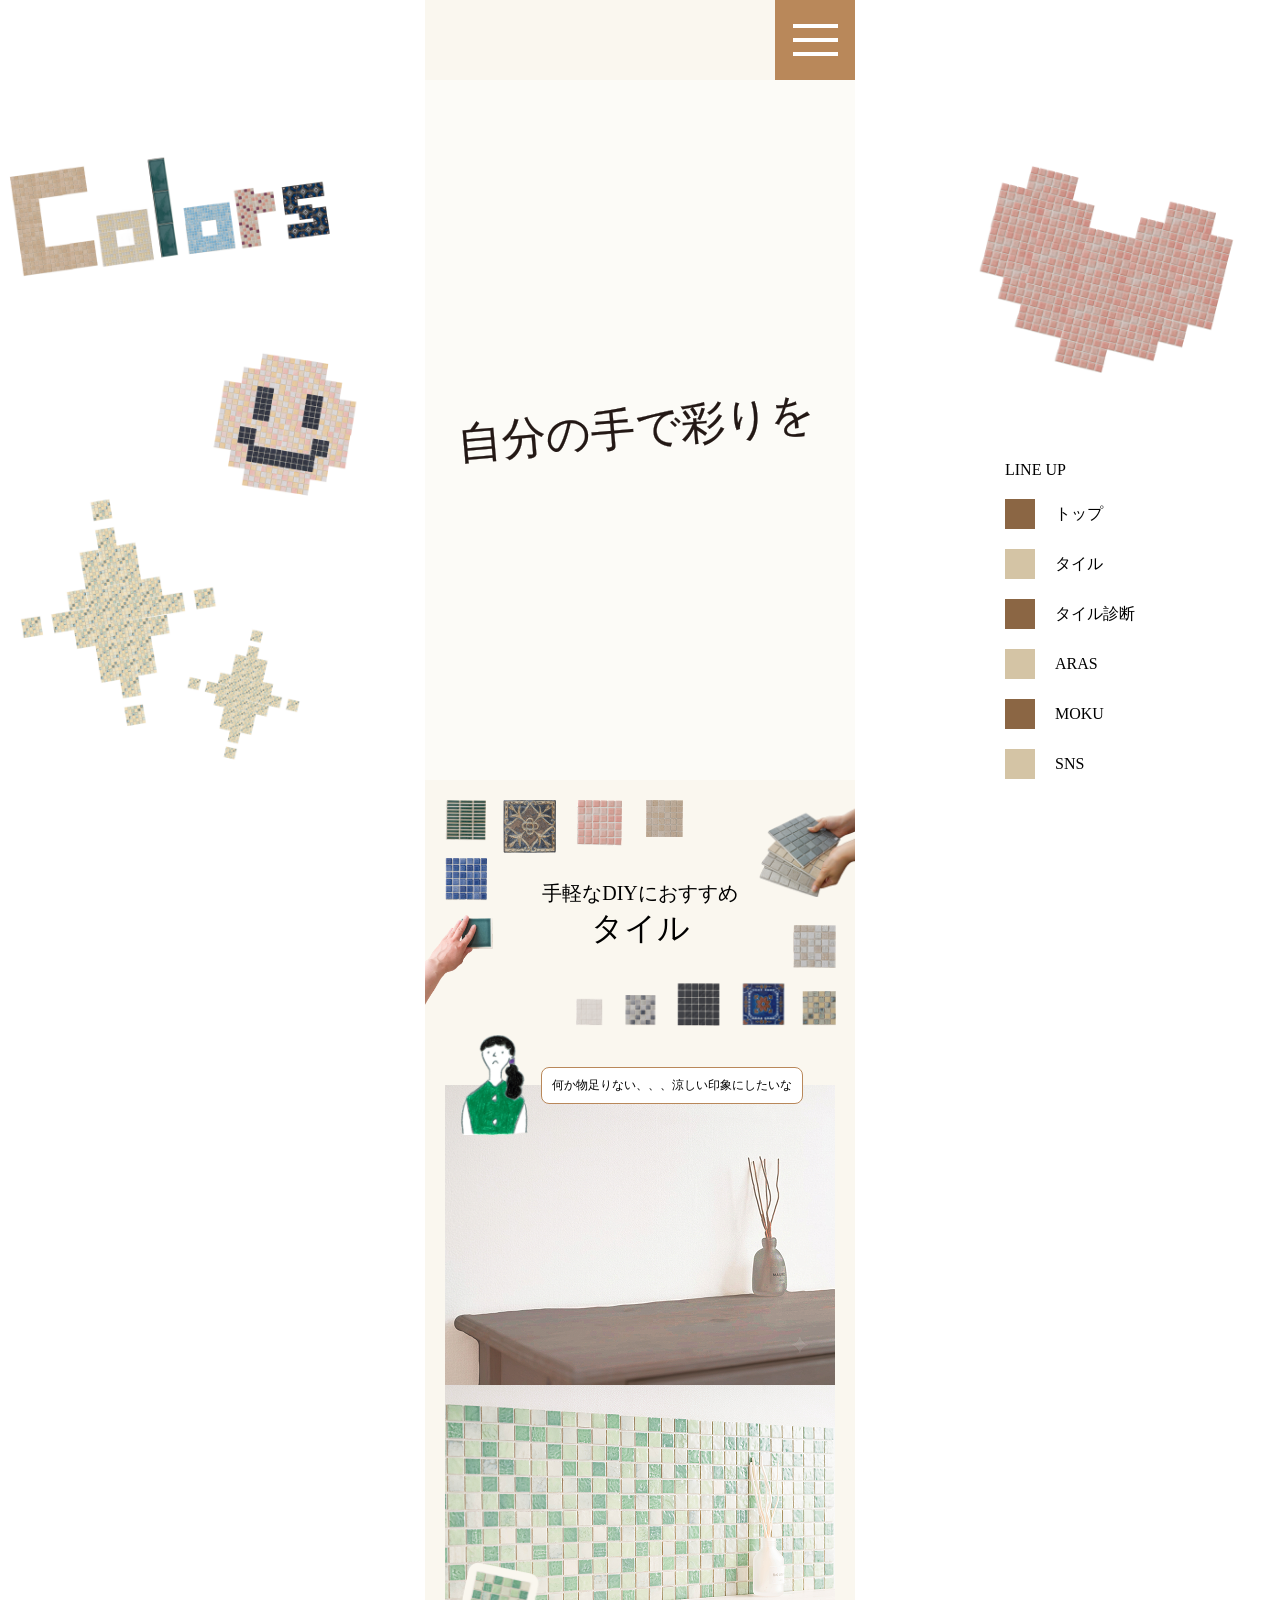
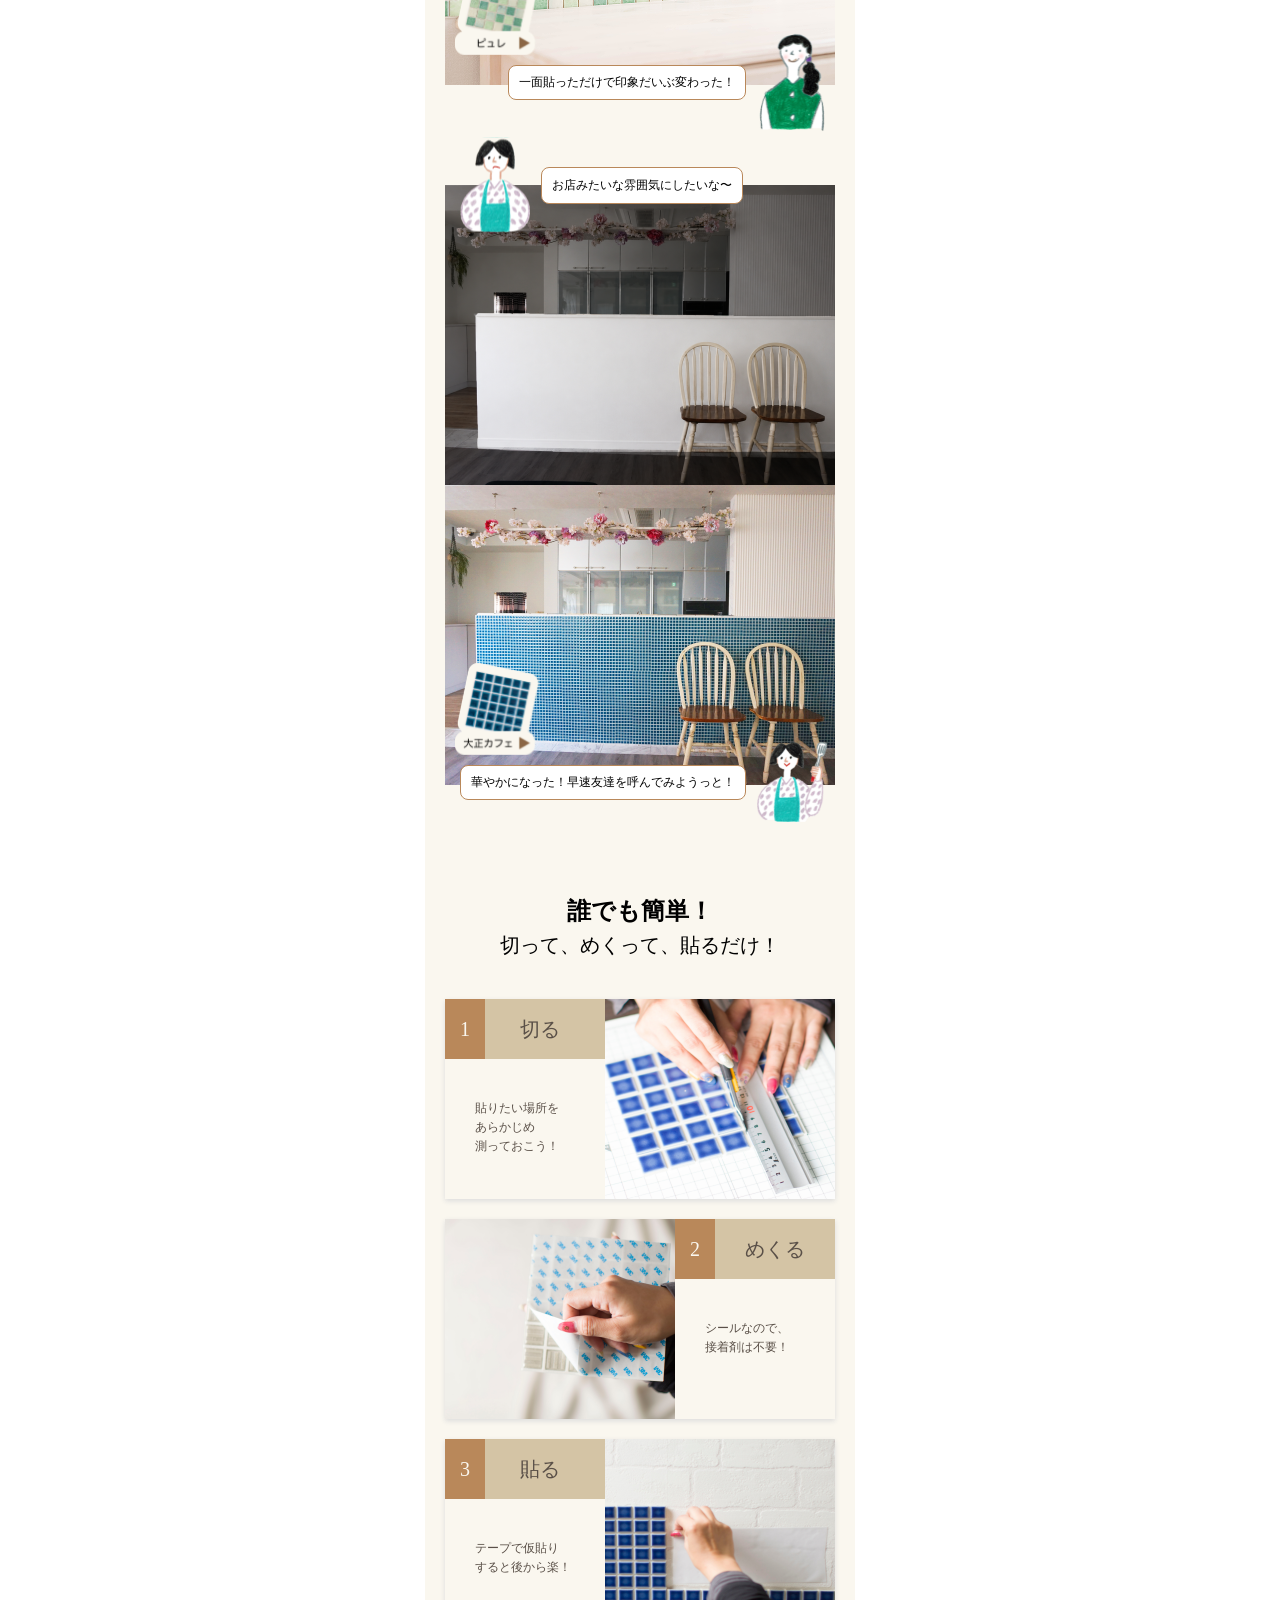
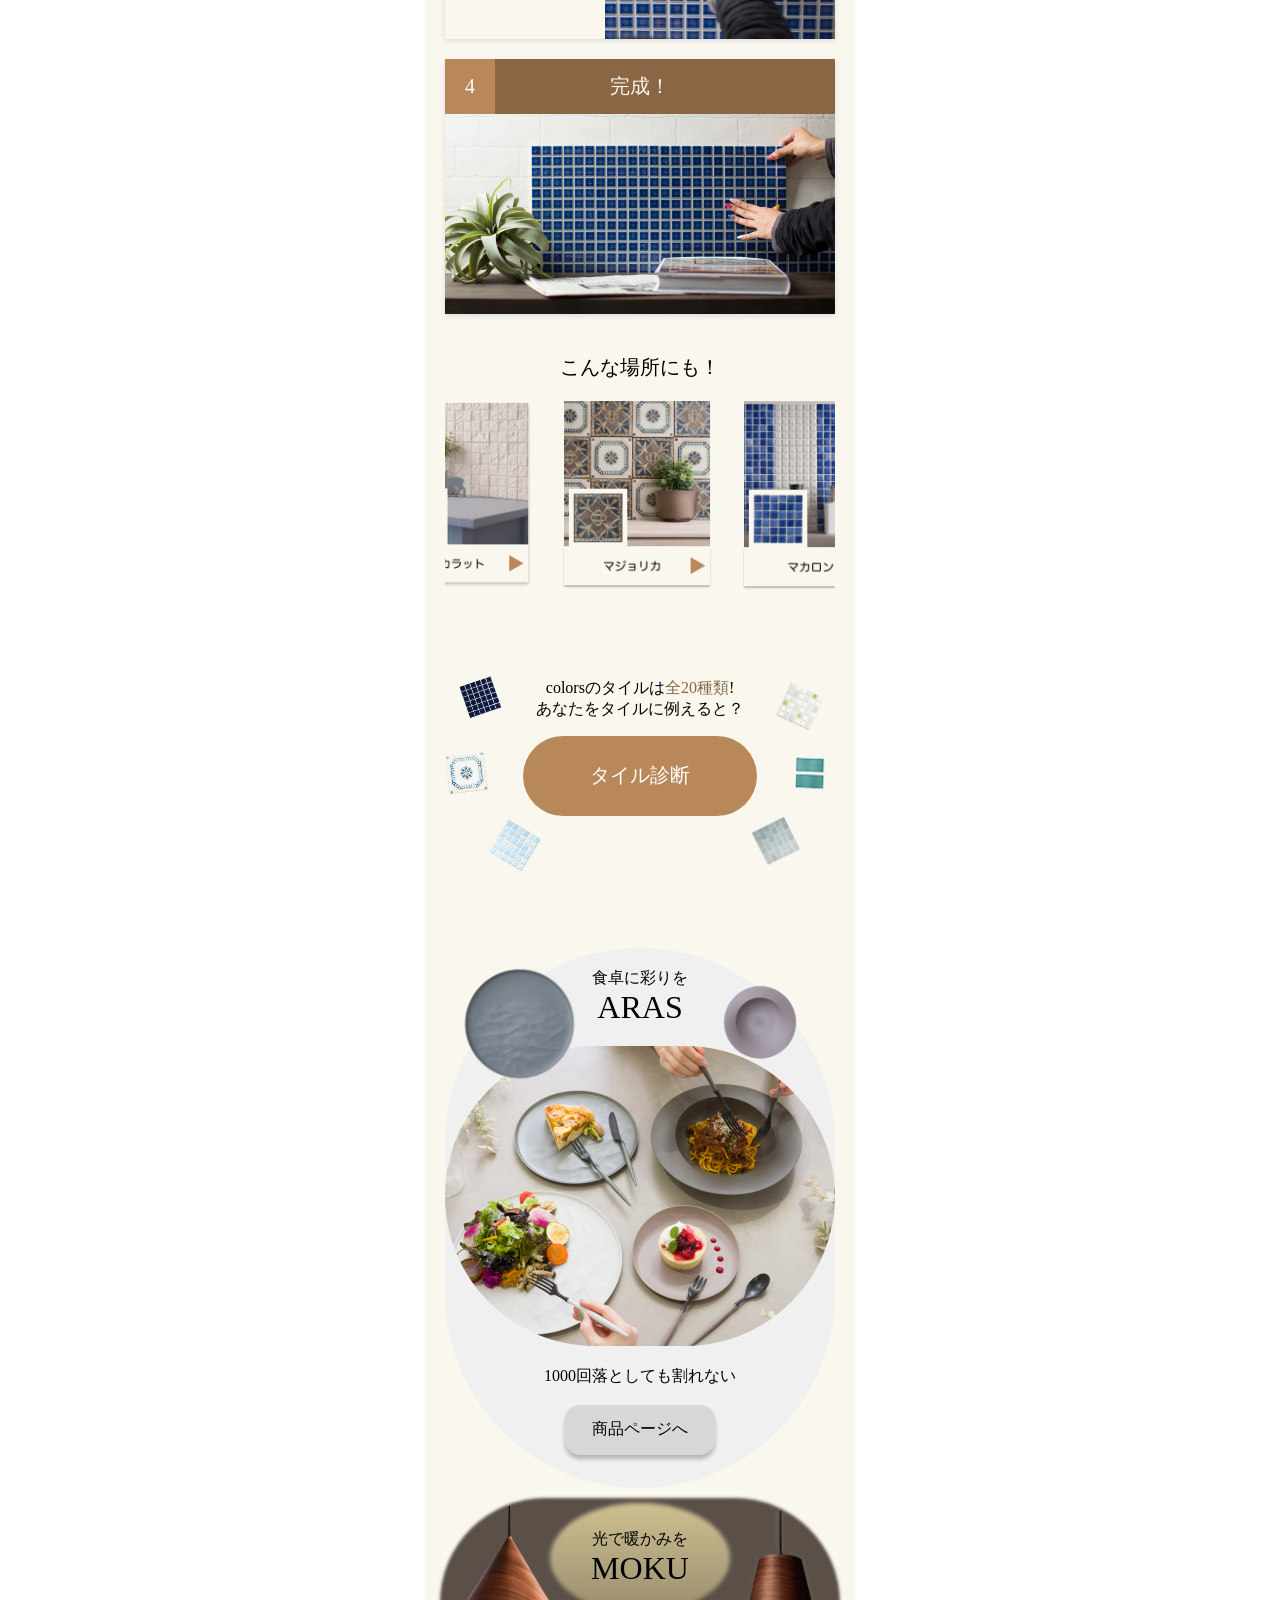
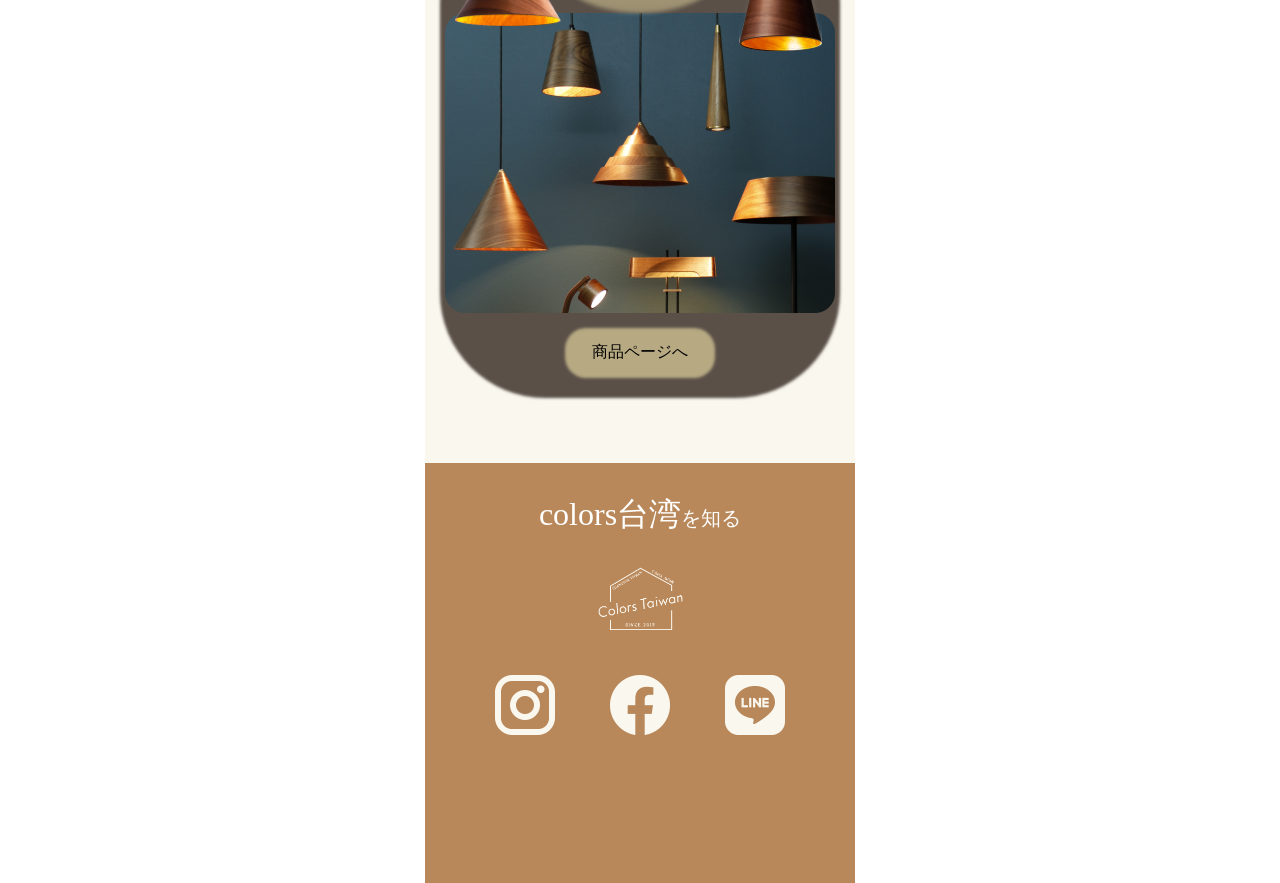
==== index.html @ 19e2ff0b "[完了]別言語への切り替え完了" ====
<!DOCTYPE html>
<html lang="ja">
<head>
    <meta charset="UTF-8">
    <meta name="viewport" content="width=device-width, initial-scale=1.0">
    <link rel="stylesheet" href="css/index.css">
    <link rel="stylesheet" href="css/ress.css">

    <link rel="preload" href="../img/main_01.png" as="image">
    <link rel="preload" href="../img/main_02.png" as="image">
    <link rel="preload" href="../img/main_03.png" as="image">
    <link rel="preload" href="../img/main_04.png" as="image">
    <link rel="preload" href="../img/main_05.png" as="image">

    <script defer src="js/index.js"></script>

    <title>友安製作所</title>
</head>
<body>

    <div class="pc-contain">

        <div class="contain">

            <header class="hamburgerMenu">
                <!-- ボタン -->
                <div id="menuBtn" class="hamburger-btn">
                    <span class="bar"></span>
                    <span class="bar"></span>
                    <span class="bar"></span>
                </div>

                <!-- ドロワー -->
                <nav class="drawer" id="drawer">
                    <ul class="drawer-nav-list">

                        <li class="drawer-nav-item language-item">
                            <div class="language-toggle">
                                言語設定 <img src="img/downArrow.svg" alt="" class="arrow">
                            </div>
                            <ul class="language-dropdown">
                                <li class="language-option" data-href="index.html">日本語</li>
                                <li class="language-option" data-href="index-tw.html">繁體中文</li>
                            </ul>
                        </li>
                        <li class="drawer-nav-item"><a href="#top">TOP</a></li>
                        <li class="drawer-nav-item"><a href="#tile">タイル</a></li>
                        <li class="drawer-nav-item"><a href="#tileTest">タイル診断</a></li>
                        <li class="drawer-nav-item"><a href="#picup">ピックアップ</a></li>
                        <li class="drawer-nav-item"><a href="#sns">SNS</a></li>
                    </ul>
                </nav>
            </header>

            <!-- メイン -->
            <main>
                <!-- メインビジュアル -->
                <div class="mainVisual" id="top">
                    <!-- 日本語ver -->
                    <svg id="svgMask" xmlns="http://www.w3.org/2000/svg" viewBox="0 0 395.77 54.11">
                        <mask id="txt-mask">
                            <path id="mainTxt" class="cls-1" d="M29.79,1.72c-2.18,1.32-15.09,7.05-17.46,7.78s2.24-1.58,2.31.4-.73,35.25-.73,37.7-5.68-28.19,2.57-30.24,16.77-5.22,17.69-2.31,2.44,28.85,2.44,32.08S3.34,29.7,15.95,27.13s17.03-3.3,18.75-3.04-25.94,13.4-19.54,12.68,17.36-2.51,19.67-2.77-24.23,13.2-19.81,13.07,16.83-1.19,20.2-2.44S72.4-.67,67.64,9.76s-9.48,15.81-11.4,19.11,15.03-25.84,19.12-22.67,16.17,11.49,18.81,13.73-36.15,1.19-31.42,8.38c1.65,2.51,18.95-8.58,21.59-5.15s-.43,17.53-3.46,22.02-5.58,3.27-6.84-.17.2-24.89-2.11-18.48-10.83,17.82-12.81,20.93S128.54,8.88,125.31,18.55s-7.99,15.49-10.19,15.79c-4.37.59-5.43-4.41-4.24-6.96s11.77-11.34,18.16-10,6.96,5.93,5.6,9.49-8.02,10.86-11.58,13.92S187.45,1.07,179.13,2.94s-8,.6-9.66,1.92-7.73,13.46-4.9,12.96,14.95-3.9,17.11-5.48-28.82,17.86-22.84,16.86,29.41-9.64,31.56-12.04-15.53-16.45-15.37-8.89,2.66,37.79,1.16,38.96-4.9-.91-5.81-3.41,33.14-29.07,38.54-28.08,18.36-.17,25-2.49-8.39,3.8-11.8,12.71c-3.68,9.63-.66,14.37,8.06,15.03s4.65-24.34,6.4-23.18,1.99,1.5,2.74,2.58-2.74-5.73-.08-5.32,3.74,1.41,4.9,2.16,31.81-14.79,25.25-13.29-12.88,2.24-15.45,4.15,1.74,3.24,1.74,5.32,2.24,6.31,2.49,7.39,1.74-11.21,2.91-9.64,1.91,4.24,1.91,5.9,6.65-11.3,7.64-8.31.58,6.15-.91,8.06-5.9,6.48-8.72,8.56-15.53,6.98-7.73,5.65,20.27-5.98,23.42-9.14-13.21-3.65-12.46,1.66,2.41,21.02,1.5,21.93-3.65,2.99-5.48,1.25-1.66-1.99-2.58-3.41-1.66-8.56-1.66-5.15.08,5.23-.58,7.64,17.11-13.12,18.36-10.96,3.57,8.47,4.4,10.88,12.04-49.26,9.39-41.12-4.4,9.55-3.24,10.22,4.98-.58,4.4,2.08-4.49,7.17-2.33,8.91,2.91-.19,2.74,4.87-1.99,12.63-3.41,17.03,25.1-44.14,27.33-40.54c2.8,4.53-.72,11.69-.72,18s-.61,8.66,1.39,10.32-3.32-5.98.33-12.79,9.22-9.47,11.71-7.97,4.4,10.63,2.49,18.03-4.97,14.83-8.87,16.25,33.72-36.89,40.02-36.02,18.86-2.24,20.6-3.07-15.2-9.8-12.96-4.32,2.49,7.73.33,12.04-8.03,8.25-9.94,11.25,6.72-8.08,11.87-6.34,3.05,7.87,3.47,12.77,16.54-16.43,11.31-14.52-14.51,8.99-16.95,11.21c-4.06,3.71-5.78,8.88.58,11.8,5.07,2.33,12.05-1.33,15.62-3.16"/>
                        </mask>
                        <image href="img/maskTxt.svg" width="100%" mask="url(#txt-mask)" />
                    </svg>

                    <!-- 台湾ver -->
                    <!-- <svg id="svgMask" xmlns="http://www.w3.org/2000/svg" viewBox="0 0 278 20.6">
                        <mask id="txt-mask">
                            <path id="mainTxt" class="st0" d="M2.7,3.6c.4,3.3.5,8.9-2,13S-.1,5.2,4.8,3.5s7.9-2.3,7.9-1.3-.2,14.9.4,16-2.5-.8-3.6-1.6-8-5.9-4.6-7.2,3.8-1.1,5.1-1.8S1,14.8,3.5,14.1s5.6-2.4,7.2-3.5S7.8,1,7.8,5.2s.5,11.8-.6,14.5S24.9-2.9,23.6,1.2s-2.7,5.1-3.5,6.6,2.3-4.5,2.5-1.3-.5,5.1-.6,6.5S28.4-2,27.9,1.2s-.8,3.2-1.8,4.2.6-1.2,4.4-2.1,2.4,1.2,1.7,2.7-6.5,4.8-6.1,1.5.5.7-.4,3,3.6-6.7,4-4.3.6,6.4-.2,6.4-1,0-1.3-.6,3.8-5,4.8-3.7,1.6,2.3,1.8,3-13.2.8-13.2,3.4-.1,4.6.4,4.9,3.3-5.4,4.2-3.7,4.3,4.7,5.8,3.3,1.3-2.5-.1-3.3-3.4.1-1.7,0,3.8-1.5,4.8-2,8.9-11.8,8.4-10.9-3.2,1.4-3.9,1.7,1.1-.6.8,3.2-.4,9.1-.4,10-1.3-10.4,1.6-10.8,3.2.2,3.3,2.8.9,7.4-.4,7.5c0,0-6.4-3.6-3.8-4.6s1.7-.8,3.7-1.1-5.5,5.7-3.9,5.5,2.3-.6,3-.8S49.8-2.8,48.7.7s-2.4,4.1-.4,3.7,6.4-2,6.3-1.3.5,13,.4,15.5-1.6,1.1-3.5-.8-5.4-8.9-3.3-7.8,2.9,1.6,3.2,2.2,6.2-6.2,8.6-6.7,3.7-.4,5.1-1.2-2.9-.6-2.6,2-.1,6.1-.2,6.9-5,1.9-2.9,1.6,5.5-2.2,6.5-3.1-.6-7.8,1.3-8.1,7.1-1.4,8.3-1.6-5-1.6-5.4,1.8-2.5,6-1.3,5.7,5.9-3.2,6-1.9-.5,10.9-1.7,11.6-3.2-.5-4.4-2.5S93.5,1.4,90.4,1.4s-3.6-.4-4.4.2-2.9,5.8-1.2,5.1,5.2-1.8,6.2-2-11.6,6.9-9.1,6.7,11.3-3.2,12.8-4.6-6.1-5.8-6.1-3.2,1.2,15.2.5,15.6-1.8-.4-2.4-1.8S102.4-1.1,103.1,3.3s.1,13.8.1,15.4-3.4-11.9-2.9-11.4.8,3.1,0,4.7,2.5-2.9,3.6-2.7,2.2.5,2.2.5c0,0-.6-5.2.9-5.3s6.6-1,6.2,1-1.6,4.3-2.2,4.8-7.1,2.3-5,1.9,8.5-3.1,9.6-4.1-6.5-9.7-6.4-6,.5,11.8-3.3,16,2-8.9,4.1-5.8,5.6,6.2,6.5,7.1S131.2-.4,128.4,1.4s-3.3,2-3.3,2c0,0,2.3-2.6,1.9,0s-.6,5.4-.5,5.9-1.9-4.6,1.6-5.4,2.2-.2,2.2,2.1-.4,3.7-.4,3.7c0,0-4.9-2.4-2.7-2.9l2.2-.5s-3.4,3.4-2.5,3.4,2.3-.4,2.7-.7-7.2-9.2-7.4-6.8-2.4,4-1.5,4.1,2.7-1.6,2.7-1.1-2.5,3.4-2.7,4.3,2.6-1.3,3.4-1.5-.9,2.9-1.7,4,11.3-13.1,10.5-10.7-1.8,3.3-.8,3.2,2.1-.9,2-.3-2.6,3.1-2,3.3,3.9-1.6,3.7-1.1-2.3,2.5-3.2,3.6-14.8,5.1-11.1,4.3,12.3-2,14.1-2.8-7.7-3.4-7.4-.2,1.7,6.8.2,7.3-3.2.2-5-2.1.3,2-.9,3.3,9.1-5.5,10.6-4.4,1.6,2.5,2.2,3.4,2.9-9.5,4.8-9.8,4.3-1.6,4.8-2-3-6.8-2.8-3.6.5,10.3.4,12.1-3.9,2.2-1.7,1.2,4-1.9,4.6-3.4-1.3-4,.9-5,8.8-4.4,8.8-3.2-1.1,4.3-1.8,5.1-2.1-11-2-8.5,0,9.8-.2,10.4-3.3-11.8-3.2-8.8-.2,12.4,1,13.3,5.2,2.3,7.2.3.8-3.3.4-4.3,3.3-10.7,5.1-10.4,3,.5,4.2.2-7.4,5.5-5,4.8,4.9-1.8,5.9-2.6-2.3-.4-3,2.3-2.1,9.2-3.6,10.5,1.9-10.1,4.3-8.2,2.1,2.4,1.3,5.1c-.5,2-1,4-2,4.8-.8.6,6.7-20,6-18.4s-1.8,3.3,1.1,2.6,4-1.2,4.7-1.8-10.1,10.2-7.9,9.4,8.6-4.4,8.8-3.5-1,4.3-1.8,4.8-1.9-9.3-1.9-6.5-.1,7.5-.5,8.6-3.8-10.2-3.2-6.9.2,9.6,1.5,10.7,3.3,2.5,6,.5,1-2.8.9-4.3,8.9-13.5,8.1-11.7-4.3,7.4-4.7,8.1,3.7-7.5,3.7-3.9-.7,8.5-.7,9.7,5.6-17.8,5.2-15.7-1.3,3.3,1.3,2.9,6-1,6.8-1.6-5.7-1-5.8,2.3-.4,15.3-.4,15.3c0,0-1.5-10.7,1.3-11.1s3.3-.5,4-.8-6.9,5.5-4.8,5.3,4-.3,4.6-.8,5.3-8.8,6.8-9.3,10.2-1.5,11.8-2.3-9.3-1.2-8.8.2.6,2.1.5,3,3.7-4,4.1-3.2.7,2,.4,2.6-6.8.9-6.5,2.4.4,2.8.8,3.3-2.1-2.5.5-3.2,8.3-2.2,8.6-1.6-1.1,2.9-1.9,3.6-5-3.4-4.7-1.9.4,2.2.4,2.2c0,0,2.6-4,2.6-2.7s-.3,2.2-.3,2.2c0,0-6.3,1.6-4.6,1.1s5.9-1.2,7.1-1.2-10.9,1.3-10.5,2.6,1,2.6.4,3.7-1.6-1.8,1.8-2.3,11-2.5,12.1-2-.8,1.6-1.8,2.4-4.7-2.6-5.7-.8-2.8,3.9-4.1,4.7,2.3-2.6,4.7-2.8,3.4-.5,2.8.8-4.8,5.7-5.7,6.1-1.6-4.6,0-4.1,2,.8,2.7,1.2,11.6-12.6,13.5-13,4.9-1.4,5.5-1.7-3.6-3.9-3.2-1.3,2,11.1.8,11.1-1.9-.6-1.9-.6c0,0,2.3-10,1.1-6.8s-1.9,4.3-3,5.4,3.6-6.4,4.6-4.6,1.4,3.2,2,4.2,1.9-10.3,2.1-8,.1,7.9.2,8.8-.6-8.5.8-8.7,2.6-.8,2.7,1.3.3,5.9.3,6.6-4.4-3.7-3.2-4.4,1.9-.8,2.6-.9-4,3.5-2.6,3.3,1.8-.5,2.6-.6-4.1,3.6-2.7,3.4,1.7-.3,3.3-.8-11.9,2.6-11.4,4.1.5,3.8.8,4.5,3.4-4.4,4.1-3.3,4.1,4.4,6.2,2.6.1-2.8-.7-3.3-2.8.6-1.8.4,3.9-1.4,4.8-2.2,11.2-9.9,8.3-9.3-3.4,1.1-4,1.3,1.1-1,1.1.8-.4,10.6-.4,11.7-1.4-10,2.9-10.4,2.2,7.1,2.3,10.4-6.6-4-4.2-5,3-.6,4.3-1.1-5.9,6.4-4.6,6,2.6-.4,3.6-.5,5.3-19,4.2-16.2-2,4.6,1.5,3.6,5-1.8,5-.3,0,14.8,0,15.6-2,.4-3.6-1.8-4.6-8.2-3-7.4,2.7,1.3,3.1,1.7,12.3-11.4,13.8-11.3,2.2.7,2.8.7-5.8.5-5.8,2.1.4,1.8-.4,3.2-1.9-1.6,2.3-2.8,8.4-1.8,8.5-1.3-1.7,1.6-2.3,2.3-9.5,3.5-7.3,3.6,6.8-1.1,8.3-1.9-4,.8-5.4,2.5-3,4.2-4.6,4.8,4.4-6.1,5.6-3.8,2.3,8.6.4,8.9-1.7-.6-1.8-1.5,1.6-7.6.6-6.1-2.7,4.4-4.3,5.3,6.8-5.1,5.6-3.2-3.2,4.4-4.5,5.4,8.7-10.2,7.9-8.8-1.6,2.5-1.9,3.2.1,1.2,2.2,2.9c2.4,2,3.3,2.3,4.6,2.6"/>
                        </mask>
                        <image href="img/maskTxt_tw2.svg" width="100%" mask="url(#txt-mask)" />
                    </svg> -->

                    <!-- 台湾改行ver -->
                    <!-- <svg id="svgMask" xmlns="http://www.w3.org/2000/svg" viewBox="0 0 178.1 55.5">
                        <mask id="txt-mask">
                            <path id="mainTxt" class="st0" d="M43.5.7c1.5,2.8,1,13.1-1.4,15.8s-2-11.5,3.9-13,7.9-2.8,8-1.7.2,16,.1,16.5-2.4-1.2-3.1-1.9-6.8-6-4.5-7,3.8-1.8,5.1-2-9.1,7.5-6.7,6.8,6-2.7,6.9-3.5-2.9-8.8-2.9-5.5-.3,12.8-.5,14.6S67.5-2.4,65.5,1.2s-4,6.3-4.7,7.1,3.1-6.1,3.1-2.5-.1,6-.4,6.9,6.6-15,6-11.4-1.2,3.7-2,4.1.9-1.8,4.2-2.3,4.4-1.2,1.7,2.7-2.5-1.6-2.3.1,1,6.3,0,6.4-1.3-.1-1.6-.4-1.8-6-1.8-4.4.3,1.9-.4,2.8,6.5-3.5,7.4-2,1.2,1.4,1.5,2.4-13.2,1.3-13.2,3.8-.2,4.2.4,4.9,3.4-5.7,4.2-3.8,4.3,5,6.2,3.1-.3-2.4-.8-2.7-3.7.9-1.9,0,3.9-1,5.5-2.3,11.2-11.1,8.4-10.2-3.7,1.3-4.4,1.4.7-.7.8,1-.1,10.8,0,11.9-1.5-11.3,3.4-10.9,2.2,9.9,1.7,10.5-7.1-3.8-4.5-4.6,2.9-.9,4-.9-5.4,5.6-3.8,5.5,2.7-.3,3.4-.9,5.6-18.4,4.5-15.6-2.9,4.9.7,3.7,5.7-2.5,5.7-.1.2,14.2,0,15.1-2.2.3-3.4-1.5-5.5-8.4-3.2-7.5,2.5,1.2,3.1,1.6,5.8-6.4,8.4-6.7,3.2-.7,5.1-1.1-2.7-1.1-2.3,2.2-.4,6.2-.6,7.1-4.2,1.8-2.3.9,5.4-1.8,6.4-3-.7-7.8,1.2-8.1,6.4-.8,7.7-1.4-5-.6-5.1,1.8-2,6.2-.8,5.7,5.6-3.2,5.7-2.1-.3,11.7-2.2,11.6-4-1.8-4.3-2.5,24-15.1,22-15.2-2.9,0-3.8.2-5.6,6.4-2.2,5.4,5.8-1.7,6.8-2.2-12.1,8-9.3,7,12.7-3.9,13-4.8-6.4-7.3-6.3-3.2,1,15.6.1,15.6-1.9-1-2.3-1.8-2.4-.5-8.1.4c-4.2.7-12.3,1.2-18.6,1.9-6.1.6-26.8.4-40.2,1-14.3.6-35.3-1.8-42.9-1.3C-1.5,20.6,2.8,30.6,3.1,38.2c.4,9.3,0,13,0,15.1S-.6,41.1.4,42.1s.9,4.5,0,5.4,2.5-3.3,3.9-3.2,1.3.3,1.8.6-1.1-5.3,1.1-5.4,6.1-.8,6,1.2-1.5,3.8-2,4.4-7.2,2.4-5.1,2.2,9-3.3,9.8-4.3-7.2-9.7-6.7-6.5.4,12.8-3.3,16.9,2.3-8.5,3.9-6.2,5.1,5.7,6.9,7.1,13.2-19.6,11.4-18.2-2.3,1.9-2.9,2.1,1.1-1.5,1.1.2,0,5.1.2,6.1-1.1-5.1,2-5.7,1.6,2.9,1.6,5.9-4.8-2.4-2.8-2.9,1.8-.2,2.4-.3-4.1,3.5-2.7,3.3,2-.4,2.6-.6-6.6-9.1-7.1-7.2-1.5,3.5-1.9,4,1.6-.4,2.6-.6-1.4,3.1-2.3,4.3,2.3-1.2,3.7-1.7-.9,2.9-2,4,10.5-12.1,10.4-10.4-1.8,2.8-.8,2.8,2.8-.7,1.7.7-3.1,3.3.2,1.7,1,1.3-.5,2.6-17.1,5.1-11.4,4.8,11.9-2.3,13.9-2.8-8-2.1-7.9.4,1.6,7,.2,7.5-4.9-2-5.3-2.8.8,1-.6,3.7,9.3-6.4,10.6-4.6,1.9,2.7,2.2,3.4,2.9-9.3,5-10,3.8-1.1,4.8-2.1-2.9-6.6-2.8-3.3.4,10.7,0,12.1-3,1.9-2.2,1.3,4.7-2,5.4-3.6-1.4-3.6.6-5.1,8.7-4,8.8-3.3-1.1,4.6-1.7,5.2-2.2-10.9-2.1-8.5.3,9.5-.1,10.3-2.9-12.5-2.9-8.9-.5,11.4.8,13,2.8,1.8,5.5,1.5,2.3-3.7,2-5.1,2.9-10,5-10,2.8.1,3.5.1-6.6,5.1-4.3,4.6,5.1-1.7,5.9-2.6-2.7,0-3,2.4-2.3,9.1-3.3,10.2,2.7-9.9,4.2-8.2,1.5,2.1,1.4,3.3-.4,4.8-2.3,6.5,6.8-19.7,5.8-18-1.9,3.5,1.5,2.6c3.4-.9,4.1-.9,4.7-1.7s-11.1,10-8.3,9.1c2.8-.9,9.1-4.1,9.1-3.3s-1.1,4.3-2,4.8-2-9-2-6.5-.3,7.8-.4,8.4-2.9-9.2-2.9-6.2-.4,8.5,1.4,10,5.2.9,6-.3.7-2.6.6-3.5,8.8-13.4,8.4-11.8-4.2,7.2-4.9,8.1,3-6.2,3.2-3.3-.2,8.2-.3,9.3,5.3-17.9,5.1-15.4-.9,3.2,2,2.8c2.8-.4,5.3-1.3,6.2-1.8s-6-1.1-6,2.8-.1,13.4-.2,14.7-.6-10.6,1.2-10.7,2.7-.4,3.9-.6-6.6,5.2-4,4.9,3.1-.5,4.2-1,4.5-8.7,6.8-9.2,9.8-1.6,11.5-2.4-9.2-1.7-8.8,0,.7,3.3.7,3.6,3.5-4.4,4-3.7.6,2.5.2,3-6.4.9-6.3,2.1.9,3.5,1,3.7-2.3-2.7,0-3.2,8.3-2.3,8.9-1.7-1.8,3.2-2.1,3.5-4.9-3.4-4.6-1.9.5,2.1.5,2.1c0,0,2.6-3.8,2.6-2.6s0,1.8-.2,2.2-6.3,1.6-4.6,1.1,6-1.3,6.8-1.3-9.9,1.2-9.9,2.9.2,2.7-.3,3.5-2.1-1.5,1.3-2.5,12.5-2.9,12.5-2.1-1,2.3-1.5,2.6-4.5-2.8-5.5-1.1-3.4,4.5-4.3,4.8,2.4-2.4,4.9-2.6,3.4-.4,2.2,1.4-4.4,4.8-5.7,5.5-1.2-4.1.5-4,2.1.8,2.8,1.1,11.3-12.7,13.6-13.3,4.4-1,5.1-1.4-3.2-3.6-3-1.5,1.3,11.3.6,11.4-1.6-.3-1.9-.6,2.4-9.9,1.3-7.2-2,4.4-3.1,5.2,3.7-5.9,4.4-4.4,1.6,2.9,1.9,3.9,2.4-9.4,2.6-7.3-.2,7.2,0,8.3-1.4-7.7.7-8.1,2.6-.8,2.7,1.1.5,5.6.5,6.6-4.4-3.4-2.9-4.3,1.9-1,2.3-1-3.6,3.5-2.7,3.4,2-.6,2.5-.9-4,3.8-2.9,3.7,1.9-.2,3.5-1.4-10.8,1.9-10.8,4.6.1,3.7.5,4.7,3.8-5,4.1-3.7,4.6,4.6,6.4,2.5-.6-2.8-1.6-3.2-2.4.9-1.1.4,4.1-2.2,4.7-2.6,11.4-10,8.7-9.3-4,1.5-4.8,1.5,1-1.1,1.1,1.2,0,9.8,0,11.8-1.7-10.8,2.7-11,2.4,8.5,2.4,10.7-6.6-3.7-4.6-4.6,3-1.2,4-1.2-5.1,5.9-4,5.7,3.2-.4,3.9-.6,4-18.1,3.9-16.3-2.6,4.3-.2,4,6.8-1.7,6.8-.9.1,14.9,0,15.9-2.1.3-3.3-1.7-5.2-8.3-3.2-7.5,2.6,1.7,3.1,1.9,11.5-12.5,14.1-11.6,2.6.6,2.9.7-6.8,0-6.3,2.1.4,3.1,0,3.8-.8-2.7,2.5-3.4c3.3-.7,8-2,7.9-1.2s-1.7,2.4-2.2,2.8-10.1,3-7.1,3,6.7-1.1,7.9-1.7-4.8,1-5.5,2.4-2.8,3.5-4.1,4.7,3.5-4.5,4.8-3.4,3.5,5.9,1.6,8.5-1.9-.2-2.3-1.1,1.4-7.6.5-5.9-3.3,4.6-4.4,5.1,6.9-4.7,5.8-2.9-4,4.7-5,5.4,8.4-11.2,7.6-8.9-2.6,2.3-1.5,3.4,4.3,4,7.2,5.1l5.5,2.8"/>
                        </mask>
                        <image href="img/maskTxt_tw.svg" width="100%" height="100%" mask="url(#txt-mask)" />
                    </svg> -->

                </div>

                <!-- タイル見出し -->
                <div class="tileBox" id="tile">
                    <img src="img/lefttile.png" alt="" class="lti">
                    <div class="Texts">
                        <p class="subTitle">手軽なDIYにおすすめ</p>
                        <p class="Title">タイル</p>
                    </div>
                    <img src="img/righttile.png" alt="" class="rti">
                </div>

                <!-- コンテンツ -->
                <div class="content">

                    <!-- before,after -->
                    <!-- before,after -->
                    <div class="BeforeAfter">
                        <div class="scrollIn">
                            <div class="comment_before">
                                <img src="image/ms_green_before.svg" alt="">
                                <p>何か物足りない、、、涼しい印象にしたいな</p>
                            </div>
                            <img src="image/1_before.png" alt="">
                        </div>
                        <div class="scrollIn">
                            <img src="image/1_after.png" alt="">
                            <div class="comment_after">
                                <img src="image/ms_green_after.svg" alt="">
                                <p>一面貼っただけで印象だいぶ変わった！</p>
                            </div>
                        </div>
                        <div class="linkWrap"><a href="https://colorstw.com/tile/puree" target="_blank" rel="noopener noreferrer"><img src="img/link1.png" alt="ピュレ" class="link"></a></div>
                    </div>
                    <div class="BeforeAfter">
                        <div class="scrollIn">
                            <img src="image/2_before.png" alt="">
                            <div  class="comment_before">
                                <img src="image/ms_cook_befor.svg" alt="">
                                <p>お店みたいな雰囲気にしたいな〜</p>
                            </div>
                        </div>
                        <div class="scrollIn">
                            <img src="image/2_after.png" alt="">
                            <div class="comment_after">
                                <img src="image/ms_cook_after.svg" alt="">
                                <p>華やかになった！早速友達を呼んでみようっと！</p>
                            </div>
                        </div>
                        <div class="linkWrap"><a href="https://colorstw.com/tile/taisyoucafe" target="_blank" rel="noopener noreferrer"><img src="img/link2.png" alt="大正カフェ" class="link"></a></div>
                    </div>

                    <!-- フロー -->
                    <div class="flowWrap">
                            <div class="phrase">
                                <h2>誰でも簡単！</h2>
                                <h3>切って、めくって、貼るだけ！</h3>
                            </div>
                        <div class="flow-box scrollIn">
                            <div class="text-content">
                                <h4 class="flowTitle"><span>1</span>切る</h4>
                                <p>貼りたい場所を<br>あらかじめ<br>測っておこう！</p>
                            </div>
                            <img src="img/flow01.png" alt="タイルを切る">
                        </div>
                        <div class="flow-box scrollIn">
                            <img src="img/flow02.png" alt="タイルをめくる">
                            <div class="text-content">
                                <h4 class="flowTitle flowSecondTitle"><span>2</span>めくる</h4>
                                <p>シールなので、<br>接着剤は不要！</p>
                            </div>
                        </div>
                        <div class="flow-box scrollIn">
                            <div class="text-content">
                                <h4 class="flowTitle"><span>3</span>貼る</h4>
                                <p>テープで仮貼り<br>すると後から楽！</p>
                            </div>
                            <img src="img/flow03.png" alt="タイルを貼る">
                        </div>
                        <div class="flow-box flowLast scrollIn">
                            <div class="text-content">
                                <h4 class="flowTitle"><span>4</span>完成！</h4>
                            </div>
                            <img src="img/flow04.png" alt="タイルを貼り終えた画像">
                        </div>
                    </div>

                    <!-- ピックアップ -->
                    <p class="ScrollTitle" id="picup">こんな場所にも！</p>
                    <div class="scrollTile" id="autoScrollTile">
                        <a href="https://colorstw.com/tile/harukaratto" target="_blank" rel="noopener noreferrer"><img src="img/ScrollHaru.png" alt="ハルカラット"></a>
                        <a href="https://colorstw.com/tile/majolica" target="_blank" rel="noopener noreferrer"><img src="img/ScrollMajo.png" alt="マジョリカ"></a>
                        <a href="https://colorstw.com/tile/macaron" target="_blank" rel="noopener noreferrer"><img src="img/ScrollMaca.png" alt="マカロン"></a>
                        <a href="https://colorstw.com/tile/torte" target="_blank" rel="noopener noreferrer"><img src="img/ScrollToru.png" alt="トルテ"></a>
                        <a href="https://colorstw.com/tile/bergenwaffles" target="_blank" rel="noopener noreferrer"><img src="img/ScrollBell.png" alt="ベルゲンワッフル"></a>
                        <a href="https://colorstw.com/tile/taisyoucafe" target="_blank" rel="noopener noreferrer"><img src="img/ScrollTaisyo.png" alt="大正カフェ"></a>
                        <a href="https://colorstw.com/tile/fran" target="_blank" rel="noopener noreferrer"><img src="img/ScrollHura.png" alt="フラン"></a>
                        <a href="https://colorstw.com/tile/doughnut" target="_blank" rel="noopener noreferrer"><img src="img/ScrollManhatt.png" alt="マンハッタンドーナツ"></a>
                    </div>

                    <!-- タイル診断 -->
                    <div class="tileTest" id="tileTest">
                        <img src="img/tileBtnLeft.png" alt="" class="tileLeft">
                        <div class="testTexts">
                            <p>colorsのタイルは<span>全20種類</span>!</p>
                            <p>あなたをタイルに例えると？</p>
                            <div class="tileBtn"><a href="test.html">タイル診断</a></div>
                        </div>
                        <img src="img/tileBtnRight.png" alt="" class="tileRight">
                    </div>

                    <!-- aras -->
                    <section class="aras" id="aras">
                        <div class="arasWrap">
                            <div class="sideLeftWrap"><img src="img/aras1.png" alt="" class="aras1 lside"></div>
                            <p class="atext">食卓に彩りを</p>
                            <div class="sideRightWrap"><img src="img/aras2.png" alt="" class="aras2 side"></div>
                            <h2>ARAS</h2>
                            <img src="img/Aras.png" alt="">
                            <p class="atext">1000回落としても割れない</p>
                            <div class="btn">
                                <p><a href="https://colorstw.com/ec/product/category/4" target="_blank">商品ページへ</a></p>
                            </div>
                        </div>
                    </section>

                    <!-- moku -->
                    <section class="moku" id="moku">
                        <div class="mokuWrap">
                            <img src="img/leftTop.png" alt="" class="moku1">
                            <img src="img/rightTop.png" alt="" class="moku2">
                            <div class="texts">
                                <p class="mtext">光で暖かみを</p>
                                <h2>MOKU</h2>
                            </div>
                            <img src="img/moku.png" alt="">
                            <div class="btn">
                                <p><a href="https://colorstw.com/ec/product/category/6" target="_blank">商品ページへ</a></p>
                            </div>
                        </div>
                    </section>
                </div>
            </main>

            <!-- footer -->
            <footer class="footer" id="sns">
                <p class="footerTitle"><span>colors台湾</span>を知る</p>
                <img src="img/logo.png" alt="" class="footerLogo">
                <div class="snsWrap">
                    <a href="https://www.instagram.com/colorstw/" target="_blank"><img src="img/inst.png" alt="instagram" class="icon"></a>
                    <a href="https://www.facebook.com/colorstw.interior/" target="_blank"><img src="img/facebook.png" alt="facebook" class="icon"></a>
                    <a href="https://line.me/R/ti/p/%40jst0628i" target="_blank"><img src="img/line.png" alt="X" class="icon"></a>
                </div>
            </footer>

        </div>

        <!-- line up -->
        <div class="lineup">
            <p class="lineupTitle">LINE UP</p>
            <ul>
                <li><a href="#top"><span class="color brown"></span>トップ</a></li>
                <li><a href="#tile"><span class="color beige"></span>タイル</a></li>
                <li><a href="#tileTest"><span class="color brown"></span>タイル診断</a></li>
                <li><a href="#aras"><span class="color beige"></span>ARAS</a></li>
                <li><a href="#moku"><span class="color brown"></span>MOKU</a></li>
                <li><a href="#sns"><span class="color beige"></span>SNS</a></li>
            </ul>
        </div>

    </div>

</body>
</html>
---- css/index.css ----
:root {
    /* 色 */
    --bg-beige: #FAF7EF;
    --bg-brown: #B9885A;
    --color-darkBrown: #5A5048;
    --bg-title: #D4C4A5;

    /* 文字 */
    --Title: 3.2rem;
    --TitleTxt: 2.4rem;
    --SubTitle: 2rem;
    --Txt: 1.6rem;
    --DetailTxt: 1.2rem;
}
html{
    font-size: 62.5%;
    scroll-padding-top: 150px;
    /* scroll-behavior: smooth; */
}
body{
    margin: 0;
}

a{
    text-decoration: none;
}
li{
    list-style: none;
}

.pc-contain{
    min-height: 100vh;
    position: relative;
}
.lineup {
    display: none;
}

@media (min-width: 1000px){
    .pc-contain {
        background: url(../img/bg.png) center center / cover no-repeat fixed;
    }
    /*  ラインナップ   */
    .lineup{
        display: block;
        position: fixed;
        top: 70%;
        left: calc(50% + 215px + 150px);
        transform: translateY(-50%);
        font-size: var(--Txt);
        .lineupTitle{
            padding-bottom: 20px;
        }
        a{
            display: flex;
            align-items: center;
            gap: 20px;
            margin-bottom: 20px;
            color: #000;
        }
        span{
            width: 30px;
            height: 30px;
            flex-shrink: 0;
        }
        .brown{
            background: #8B6644;
        }
        .beige{
            background: var(--bg-title);
        }
    }
}

.contain{
    width: 100%;
    max-width: 430px;  
    min-width: 380px;
    min-height: 100vh;
    margin: 0 auto;
    background: var(--bg-beige);
    overflow: hidden;
    position: relative;
    clip-path: inset(0 0 0 0);
}

/*   ハンバーガーメニュー   */
.hamburgerMenu {
    position: fixed;
    top: 0;
    left: 50%;
    transform: translateX(-50%); 
    width: 100%;
    max-width: 430px;
    min-width: 380px;         
    height: 80px;
    background-color: var(--bg-beige);
    z-index: 101;
    display: flex;
    justify-content: flex-end;
}
.hamburger-btn {
    --bar-height: 4px;
    --bar-gap: 10px;

    width: 80px;
    height: 80px;
    background-color: var(--bg-brown);
    border: none;
    display: flex;
    flex-direction: column;
    justify-content: center;
    align-items: center;

    gap: var(--bar-gap); 
    cursor: pointer;
    position: absolute;
    top: 0;
    right: 0;
    z-index: 101;
}
.bar {
    width: 45px;
    height: var(--bar-height); 
    background-color: #fff;
    /* border-radius: 2px; */
    transition: 0.3s ease;
}

.hamburger-btn.open .bar:nth-child(1) { 
    transform: translateY(calc(var(--bar-height) + var(--bar-gap))) rotate(45deg); 
}
.hamburger-btn.open .bar:nth-child(2) { 
    opacity: 0; 
}
.hamburger-btn.open .bar:nth-child(3) { 
    transform: translateY(calc((var(--bar-height) + var(--bar-gap)) * -1)) rotate(-45deg); 
}

/*   ドロワーメニュー   */
.drawer {
    z-index: 100;
    position: fixed;
    top: 0;
    left: 50%;
    margin-left: 215px;
    background-color: #FFF1d8;
    width: 230px;
    height: 100vh;
    transform: translateX(0); 
    transition: transform 0.3s ease;
    overflow-y: auto;
}
.drawer.open { 
    transform: translateX(-230px); 
}

.drawer-nav-list {
    padding: 80px 0 20px;
    margin: 0;
    list-style: none;
}
.drawer-nav-item {
    padding: 20px 40px;
    text-align: right;
    font-size: var(--SubTitle);
    position: relative;
}
.drawer-nav-item::after {
    content: "";
    position: absolute;
    bottom: 0;
    right: 20px;
    
    background-color: var(--bg-brown);
    height: 1px;
    width: 80%;
}
.drawer-nav-item a {
    color: #333;
    text-decoration: none;
    display: block;
}
.drawer-nav-item:last-child { 
    border-bottom: none; 
}

.language-toggle {
    background: none;
    border: none;
    padding: 0;
    font-size: var(--SubTitle);
    color: #333;
    cursor: pointer;
    display: inline-flex;
    align-items: center;
    gap: 15px;
}
.arrow {
    width: 14px;
    transition: transform 0.3s;
}
.language-item.open .arrow { 
    transform: rotate(180deg); 
}

.language-dropdown {
    list-style: none;
    padding: 0;
    margin: 0;
    max-height: 0;           
    overflow: hidden;
    transition: max-height 0.3s ease;
}
.language-item.open .language-dropdown { 
    max-height: 200px; 
}

.language-option {
    padding: 15px 0 0;
    font-size: var(--SubTitle);
    color: #000;
    cursor: pointer;
    .language-option a {
    color: #000;
    text-decoration: none;
    display: block;
    width: 100%;
    }
}


/*   メインビジュアル  */
.mainVisual{
    margin-top: 80px;
    animation: mainVisual 19s linear infinite;
    width: auto;
    height: 700px;
    background: rgb(255, 255, 255, 0.5);
    background-blend-mode: overlay;
    text-align: center;
    display: flex;
    justify-content: center;
    align-items: center;
}
@keyframes mainVisual{
    0%, 15%{
        background-image: url(../img/main_01.png);
        background-size: cover;
        background-repeat: no-repeat;
    }
    20%, 35%{
        background-image: url(../img/main_02.png);
        background-size: cover;
        background-repeat: no-repeat;
    }
    40%, 55%{
        background-image: url(../img/main_03.png);
        background-size: cover;
        background-repeat: no-repeat;
    }
    60%, 75%{
        background-image: url(../img/main_04.png);
        background-size: cover;
        background-repeat: no-repeat;
    }
    80%, 95%{
        background-image: url(../img/main_05.png);
        background-size: cover;
        background-repeat: no-repeat;
    }
    100%{
        background-image: url(../img/main_01.png);
        background-size: cover;
        background-repeat: no-repeat;
    }
}

#svgMask{
    width: 85%;
    transform: rotate(-5deg);
}
.st0 {
    fill: none;
}
#mainTxt {
    fill: none; 
    stroke: #ffffff; 
    stroke-width: 30;
    stroke-linecap: round; 
    stroke-linejoin: round; 
    stroke-dasharray: 2000; 
    stroke-dashoffset: 1870; 
    shape-rendering: geometricPrecision;

    /* 日本ver */
    /* animation: draw 7s ease forwards; */

    /* 台湾ver */
    animation: draw 5s ease forwards;
}
@keyframes draw {
    to {
        stroke-dashoffset: 0;
    }
}

.tileBox{
    width: 100%;
    height: 225px;
    margin: 20px 0 10px;
    position: relative;
    .lti{
        position: absolute;
        top: 0;
        left: 0;
        width: 60%;
    }
    .rti{
        position: absolute;
        top: 0;
        right: 0;
        width: 65%;
    }
}


/*   見出しテキスト   */
.Texts{
    display: flex;
    justify-content: center;
    align-items: center;
    flex-direction: column;
    padding-top: 80px;
    .subTitle{
        font-size: var(--SubTitle);
    }
    .Title{
        font-size: var(--Title);
    }
}

.content{
    padding: 0 20px;
}


/* before / after*/
.BeforeAfter{
    position: relative;
    width: 100%;
    padding:50px 0;
    img{
        width: 100%;
        display: block;
    }
    /* コメント部分（Before） */
    .comment_before{
        position: absolute;
        top: -50px;
        left: 50%;
        transform: translateX(-50%);
        z-index: 2;
        gap: 11px;
        display: flex;
        align-items: center;
        width:360px;
        img{
            width: 70px;
            height: 100px;
        }
        p{
            padding: 9px 10px;
            background-color: #fff;
            border:1px solid var(--bg-brown);
            border-radius: 8px;
            font-size: 1.2rem;
        }
    }
    /* コメント部分（After） */
    .comment_after{
        position: absolute;
        bottom: -47px;
        transform:none;
        right: 8px;
        left: auto;

        z-index: 2;
        gap: 11px;
        display: flex;
        flex-direction: row-reverse;
        align-items: center;
        width:370px;
        img{
            width: 70px;
            height: 100px;
            object-fit: contain;
        }
        p{
            padding: 9px 10px;
            background-color: #fff;
            border:1px solid var(--bg-brown);
            border-radius: 8px;
            font-size: 1.17rem;
        }
    }
    /*   アニメーション下   */
    .scrollIn{
        opacity: 0;
    }
    .bottomIn{
        animation: slideIn 1s forwards;
        animation-delay: 0.3s;
    }

    /*   アニメーション左   */
    .linkWrap{
        position: relative;
        opacity: 0;
    }
    .link{
        position: absolute;
        bottom: 30px;
        left: 10px;
        width: 85px;
    }
}
.leftIn{
    animation: leftIn 1s forwards;
}
@keyframes slideIn{
    0%{
        opacity:0; 
        transform: translateY(100px);
    }
    100%{
        opacity:1; 
        transform: translateY(0);
    }
}
@keyframes leftIn{
    0%{
        opacity:0; 
        transform: translateX(-70px);
    }
    100%{
        opacity:1; 
        transform: translateX(0);
    }
}

/*   タイルフロー   */
.flowWrap {
    display: flex;
    flex-direction: column;
    gap: 20px;
    max-width: 430px;
    margin: 0 auto;
    img {
        object-fit: cover;
    }
    /* アニメーション設定 */
    .flow-box.scrollIn {
    opacity: 0;
    }
    .flow-box.bottomIn{
    animation: slideIn 1s forwards;
    animation-delay: .3s;
    }
    
    /* ディレイを設定 */
    .flow-box:nth-of-type(1).bottomIn{ animation-delay: .1s; }
    .flow-box:nth-of-type(2).bottomIn{ animation-delay: .2s; }
    .flow-box:nth-of-type(3).bottomIn{ animation-delay: .3s; }
    .flow-box:nth-of-type(4).bottomIn{ animation-delay: .4s; }
}
.phrase{
    padding-top: 60px;
    text-align: center;
    padding-bottom: 20px;
    h2{
        margin-bottom: 5px;
        font-size: var(--TitleTxt);
        font-weight: bold;
    }
    h3{
        margin-top: 0;
        font-size: var(--SubTitle);
        font-weight: normal;
    }
}
/* flowの共通設定 */
.flow-box {
    display: flex;
    width: 100%;
    height: 200px;
    box-shadow: 0px 2px 5px gainsboro;
    color: var(--color-darkBrown);
    overflow: hidden;
    img {
        flex: 1;
        min-width: 0;
        height: 100%;
    }
    .text-content {
        flex: 0 0 160px; 
        display: flex;
        flex-direction: column;
    }
    .flowTitle{
        display: flex;
        justify-content: flex-start;
        align-items: center;
        gap: 35px;
        background: var(--bg-title);
        height: 60px;
        font-size: var(--SubTitle);
        font-weight: normal;
        margin: 0;
        white-space: nowrap;
        span{
            display: flex;
            justify-content: center;
            align-items: center;
            background: var(--bg-brown);
            color: var(--bg-beige);
            width: 40px;
            height: 60px;
            flex-shrink: 0;
        }
    }
    .flowSecondTitle{
        gap: 30px;
    }
    p {
        text-align: left;
        color: var(--color-darkBrown);
        font-size: var(--DetailTxt);
        line-height: 1.6;
        margin: 0;
        padding: 40px 30px;
        flex: 1;
        background-color: var(--bg-beige);
    }
}
/* flow-04 */
.flowLast {
    width: 100%;
    height: auto; 
    flex-direction: column;
    box-sizing: border-box;
    .text-content{
        flex: none;
    }
    .flowTitle {
        display: flex;
        align-items: center;
        justify-content: space-between; 
        height: 55px;
        background-color: #8B6644;
        color: var(--bg-beige);
    }
    .flowTitle span {
        width: 50px;
        height: 55px;
        background-color: var(--bg-brown);
        color: #fff;
        font-size: var(--SubTitle);
    }
    .flowTitle::after {
        content: "";
        display: inline-block;
        width: 50px;
    }
    img {
        display: block;
        width: 100%;
        height: auto;
        object-fit: cover;
    }
}

/* scroll */
.ScrollTitle{
    padding-top: 40px;
    font-size: var(--SubTitle);
    text-align: center;
    padding-bottom: 20px;
}
.scrollTile{
    display: flex;
    gap: 30px;
    overflow-x: auto;
    margin-bottom: 80px;
    scrollbar-width: none;
    -ms-overflow-style: none;
    &::-webkit-scrollbar {
        display: none;
    }
    img{
        width: 150px;
        flex-shrink: 0;
    }
}

/* タイル診断ボタン */
.tileTest{
    width: 100%;
    height: 200px;
    margin: 0px 0 75px;
    position: relative;
    .tileLeft{
        position: absolute;
        top: 0;
        left: 0;
        width: auto;
        height: 100%;
        object-fit: contain;
    }
    .tileRight{
        position: absolute;
        top: 0;
        right: 0;
        width: auto;
        height: 100%;
        object-fit: contain;
    }
}
.testTexts{
    display: flex;
    flex-direction: column;
    align-items: center;
    padding-top: 5px;
    p{
        font-size: 1.6rem;
        span{
            color: #8B6644;
        }
    }
    .tileBtn{
        margin-top: 16px;
        width: 60%;
        height: 80px;
        border-radius: 60px;
        background: var(--bg-brown);
        a{
            display: flex;
            justify-content: center;
            align-items: center;
            width: 100%;
            height: 100%;
            color: #fff;
            font-size: 2rem;
        }
    }
}

/* aras */
.aras{
    display: flex;
    align-items: center;
    justify-content: center;
    .arasWrap{
        display: flex;
        align-items: center;
        flex-direction: column;
        width: 100%;
        height: 540px;
        background: #F0F0F0;
        border-radius: 200px;
    }



    .aras1{
        position: absolute;
        top: 10px;
        width: 100%;
    }
    .sideLeftWrap{
        opacity: 0;
    }
    .lside{
        width: 120px;
    }
    .leftSideIn{
        animation: sideLeft 2s forwards;
        animation-delay: .2s;
    }

    .aras2{
        position: absolute;
        top: -10px;
        width: 100%;
        height: auto;
    }
    .sideRightWrap{
        opacity: 0;
    }
    .side{
        width: 85px;
    }
    .rightSideIn{
        animation: sideRight 2s forwards;
        animation-delay: .2s;
    }

    img{
        width: 100%;
    }
    h2{
        font-size: 3.2rem;
        padding-bottom: 20px;
        font-weight: normal;
    }
    .atext{
        font-size: 1.6rem;
        padding-top: 20px;
    }
    .btn{
        margin-top: 18px;
        width: 150px;
        height: 50px;
        background: #D7D7D7;
        border-radius: 15px;
        display: flex;
        align-items: center;
        justify-content: center;
        font-size: 1.6rem;
        box-shadow: 0 4px 4px 0 rgba(0, 0, 0, 0.25);
        a{
            color: #000;
            display: block;
            padding: 10px 20px;
        }
    }
}

@keyframes sideRight{
    0%{opacity:0; transform: translateX(200px);}
    100%{opacity:1; transform: translateX(80px);}
}
@keyframes sideLeft{
    0%{opacity:0; transform: translateX(-300px);}
    100%{opacity:1; transform: translateX(-180px);}
}


/* moku */
.moku{
    margin: 15px 0 70px;
    display: flex;
    align-items: center;
    justify-content: center;
    .mokuWrap{
        position: relative;
        display: flex;
        align-items: center;
        justify-content: center;
        flex-direction: column;
        background: var(--color-darkBrown);
        box-shadow: 0 0 3px 5px var(--color-darkBrown);
        border-radius: 100px;
        width: 100%;
        height: 490px;
        padding: 0 0 20px;
    }
    .moku1{
        position: absolute;
        top: 3px;
        left: 10px;
        width: auto;
        height: 120px;
    }
    .moku2{
        position: absolute;
        top: 8px;
        right: 13px;
        width: auto;
        height: 140px;
    }
    img{
        width: 100%;
        height: 300px;
    }
    .texts{
        width: 180px;
        height: 120px;
        display: flex;
        align-items: center;
        justify-content: center;
        flex-direction: column;
        position: relative;
        z-index: 0;
    }
    .texts::before {
        content: "";
        position: absolute;
        top: 0;
        left: 0;
        width: 100%;
        height: 100%;
        inset: 0;
        border-radius: 50%;
        background: linear-gradient(180deg, rgba(255, 240, 175, 0.70) 0%, rgba(255, 240, 175, 0.35) 111.48%);
        filter: blur(2px);
        z-index: -1;

        opacity: 0;
        transform: scale(0.8);
        transition:
            opacity 1s ease .3s,
            transform 1s ease .3s;
            transition-delay: .45s;
    }
    .light::before{
        opacity: 1;
        transform: scale(1);
    }
    .mtext{
        font-size: 1.6rem;
        padding-top: 20px;
    }
    h2{
        font-size: 3.2rem;
        padding-bottom: 20px;
        font-weight: normal;
    }
    .btn{
        position: relative;
        margin-top: 20px;
        width: 140px;
        height: 40px;
        border-radius: 16px;
        display: flex;
        align-items: center;
        justify-content: center;
        font-size: 1.6rem;
        z-index: 0;
        a{
            color: #000;
            display: block;
            padding: 10px 20px;
            position: relative;
            z-index: 1;
        }
    }
    .btn::before{
        content: "";
        position: absolute;
        inset: 0;
        border-radius: 16px;
        background: #B7AA83;
        box-shadow: 0 0 3px 5px #B7AA83;
        opacity: 0;
        transform: scale(0.8);
        transition:
            opacity 1s ease,
            transform 1s ease;
        z-index: -1;
    }
    .btn.light::before{
        opacity: 1;
        transform: scale(1);
    }
}

.footer{
    padding: 30px;
    height: 420px;
    background: var(--bg-brown);
    display: flex;
    flex-direction: column;
    align-items: center;
}
.footerTitle{
    font-size: 2rem;
    color: #fff;
    span{
        font-size: 3.2rem;
    }
}
.footerLogo{
    width: 85px;
    padding: 30px 0 45px;
}
.snsWrap{
    display: flex;
    align-items: center;
    justify-content: center;
    gap: 55px;
    .icon{
        width: 60px;
    }
}
---- css/ress.css ----
/* resset.dev • v5.0.2 */

/* # =================================================================
   # Global selectors
   # ================================================================= */

html {
  box-sizing: border-box;
  -webkit-text-size-adjust: 100%; /* Prevent adjustments of font size after orientation changes in iOS */
  word-break: normal;
  -moz-tab-size: 4;
  tab-size: 4;
}

*,
::before,
::after {
  background-repeat: no-repeat; /* Set `background-repeat: no-repeat` to all elements and pseudo elements */
  box-sizing: inherit;
}

::before,
::after {
  text-decoration: inherit; /* Inherit text-decoration and vertical align to ::before and ::after pseudo elements */
  vertical-align: inherit;
}

* {
  padding: 0; /* Reset `padding` and `margin` of all elements */
  margin: 0;
}

/* # =================================================================
   # General elements
   # ================================================================= */

hr {
  overflow: visible; /* Show the overflow in Edge and IE */
  height: 0; /* Add the correct box sizing in Firefox */
  color: inherit; /* Correct border color in Firefox. */
}

details,
main {
  display: block; /* Render the `main` element consistently in IE. */
}

summary {
  display: list-item; /* Add the correct display in all browsers */
}

small {
  font-size: 80%; /* Set font-size to 80% in `small` elements */
}

[hidden] {
  display: none; /* Add the correct display in IE */
}

abbr[title] {
  border-bottom: none; /* Remove the bottom border in Chrome 57 */
  /* Add the correct text decoration in Chrome, Edge, IE, Opera, and Safari */
  text-decoration: underline;
  text-decoration: underline dotted;
}

a {
  background-color: transparent; /* Remove the gray background on active links in IE 10 */
}

a:active,
a:hover {
  outline-width: 0; /* Remove the outline when hovering in all browsers */
}

code,
kbd,
pre,
samp {
  font-family: monospace, monospace; /* Specify the font family of code elements */
}

pre {
  font-size: 1em; /* Correct the odd `em` font sizing in all browsers */
}

b,
strong {
  font-weight: bolder; /* Add the correct font weight in Chrome, Edge, and Safari */
}

/* https://gist.github.com/unruthless/413930 */
sub,
sup {
  font-size: 75%;
  line-height: 0;
  position: relative;
  vertical-align: baseline;
}

sub {
  bottom: -0.25em;
}

sup {
  top: -0.5em;
}

table {
  border-color: inherit; /* Correct border color in all Chrome, Edge, and Safari. */
  text-indent: 0; /* Remove text indentation in Chrome, Edge, and Safari */
}

iframe {
  border-style: none;
}

/* # =================================================================
   # Forms
   # ================================================================= */

input {
  border-radius: 0;
}

[type='number']::-webkit-inner-spin-button,
[type='number']::-webkit-outer-spin-button {
  height: auto; /* Correct the cursor style of increment and decrement buttons in Chrome */
}

[type='search'] {
  -webkit-appearance: textfield; /* Correct the odd appearance in Chrome and Safari */
  outline-offset: -2px; /* Correct the outline style in Safari */
}

[type='search']::-webkit-search-decoration {
  -webkit-appearance: none; /* Remove the inner padding in Chrome and Safari on macOS */
}

textarea {
  overflow: auto; /* Internet Explorer 11+ */
  resize: vertical; /* Specify textarea resizability */
}

button,
input,
optgroup,
select,
textarea {
  font: inherit; /* Specify font inheritance of form elements */
}

optgroup {
  font-weight: bold; /* Restore the font weight unset by the previous rule */
}

button {
  overflow: visible; /* Address `overflow` set to `hidden` in IE 8/9/10/11 */
}

button,
select {
  text-transform: none; /* Firefox 40+, Internet Explorer 11- */
}

/* Apply cursor pointer to button elements */
button,
[type='button'],
[type='reset'],
[type='submit'],
[role='button'] {
  cursor: pointer;
}

/* Remove inner padding and border in Firefox 4+ */
button::-moz-focus-inner,
[type='button']::-moz-focus-inner,
[type='reset']::-moz-focus-inner,
[type='submit']::-moz-focus-inner {
  border-style: none;
  padding: 0;
}

/* Replace focus style removed in the border reset above */
button:-moz-focusring,
[type='button']::-moz-focus-inner,
[type='reset']::-moz-focus-inner,
[type='submit']::-moz-focus-inner {
  outline: 1px dotted ButtonText;
}

button,
html [type='button'], /* Prevent a WebKit bug where (2) destroys native `audio` and `video`controls in Android 4 */
[type='reset'],
[type='submit'] {
  -webkit-appearance: button; /* Correct the inability to style clickable types in iOS */
}

/* Remove the default button styling in all browsers */
button,
input,
select,
textarea {
  background-color: transparent;
  border-style: none;
}

a:focus,
button:focus,
input:focus,
select:focus,
textarea:focus {
  outline-width: 0;
}

/* Style select like a standard input */
select {
  -moz-appearance: none; /* Firefox 36+ */
  -webkit-appearance: none; /* Chrome 41+ */
}

select::-ms-expand {
  display: none; /* Internet Explorer 11+ */
}

select::-ms-value {
  color: currentColor; /* Internet Explorer 11+ */
}

legend {
  border: 0; /* Correct `color` not being inherited in IE 8/9/10/11 */
  color: inherit; /* Correct the color inheritance from `fieldset` elements in IE */
  display: table; /* Correct the text wrapping in Edge and IE */
  max-width: 100%; /* Correct the text wrapping in Edge and IE */
  white-space: normal; /* Correct the text wrapping in Edge and IE */
  max-width: 100%; /* Correct the text wrapping in Edge 18- and IE */
}

::-webkit-file-upload-button {
  /* Correct the inability to style clickable types in iOS and Safari */
  -webkit-appearance: button;
  color: inherit;
  font: inherit; /* Change font properties to `inherit` in Chrome and Safari */
}

/* Replace pointer cursor in disabled elements */
[disabled] {
  cursor: default;
}

/* # =================================================================
   # Specify media element style
   # ================================================================= */

img {
  border-style: none; /* Remove border when inside `a` element in IE 8/9/10 */
}

/* Add the correct vertical alignment in Chrome, Firefox, and Opera */
progress {
  vertical-align: baseline;
}

/* # =================================================================
   # Accessibility
   # ================================================================= */

/* Specify the progress cursor of updating elements */
[aria-busy='true'] {
  cursor: progress;
}

/* Specify the pointer cursor of trigger elements */
[aria-controls] {
  cursor: pointer;
}

/* Specify the unstyled cursor of disabled, not-editable, or otherwise inoperable elements */
[aria-disabled='true'] {
  cursor: default;
}
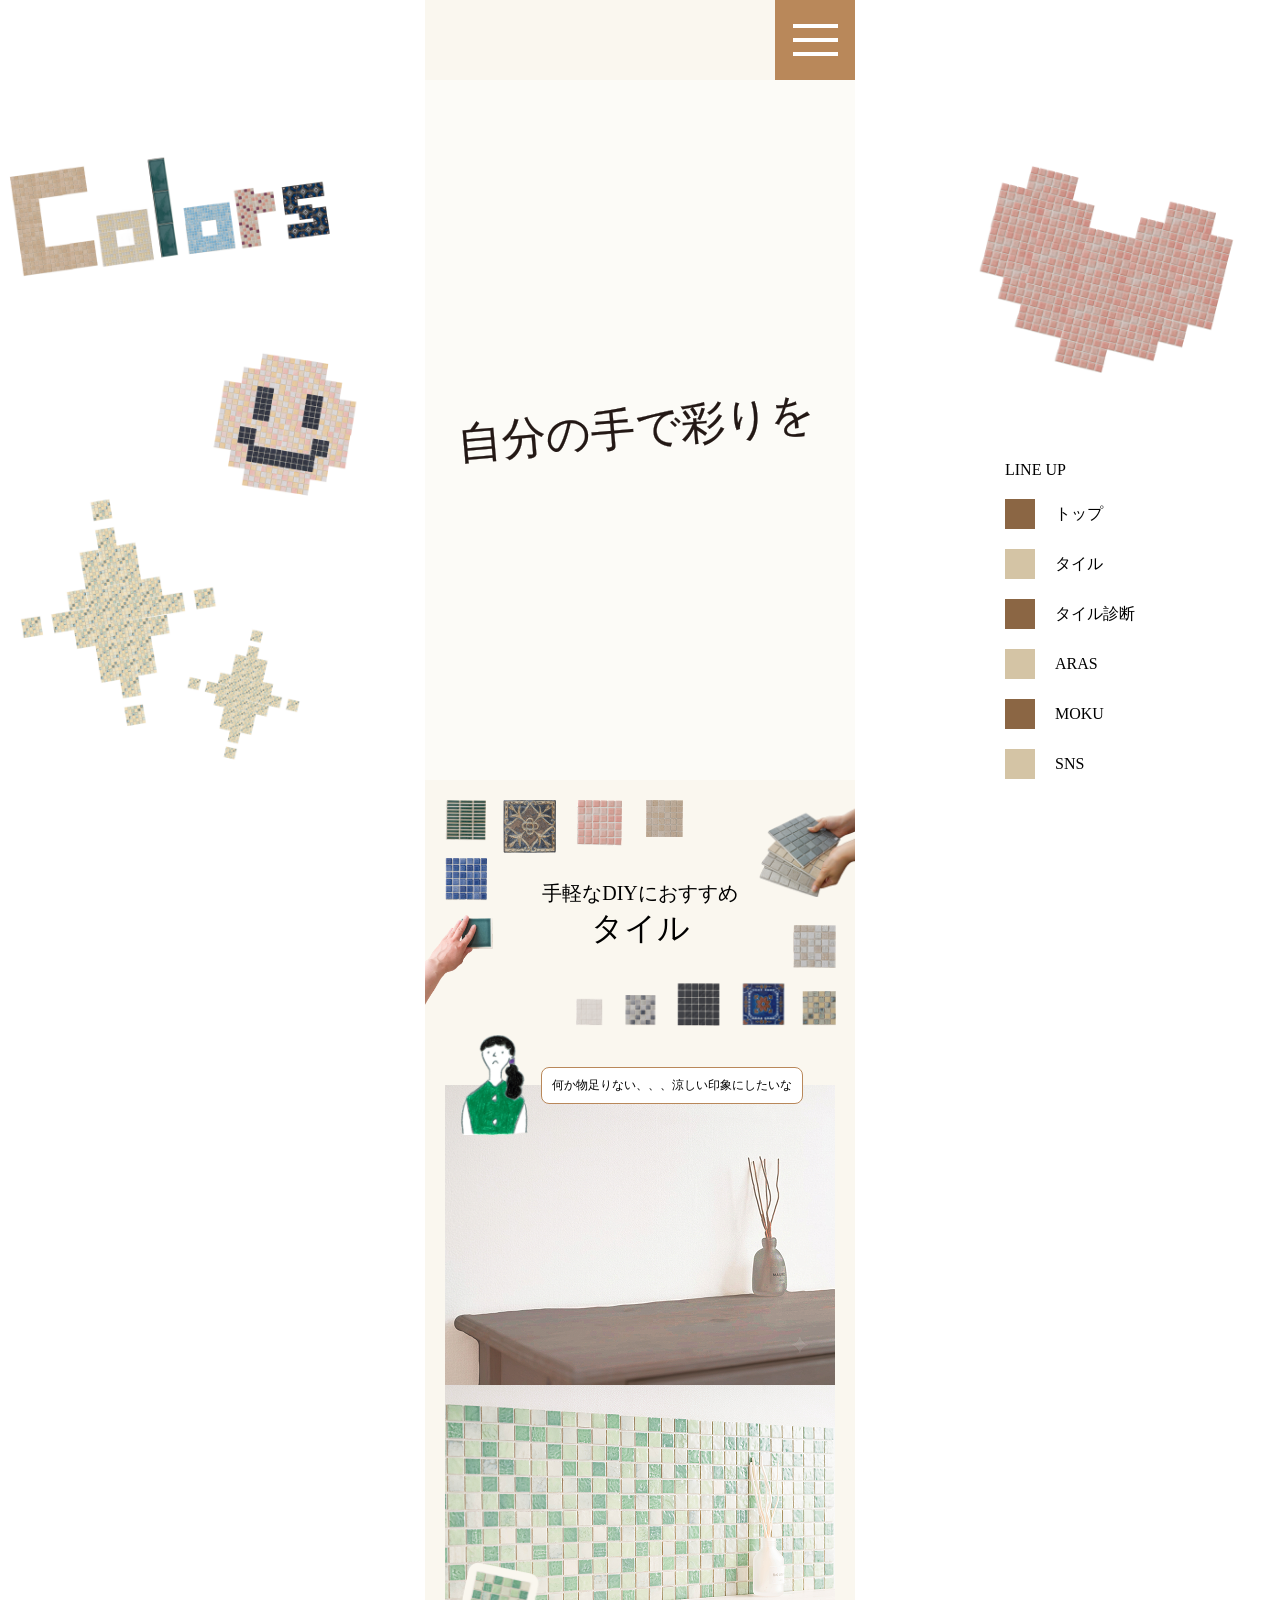
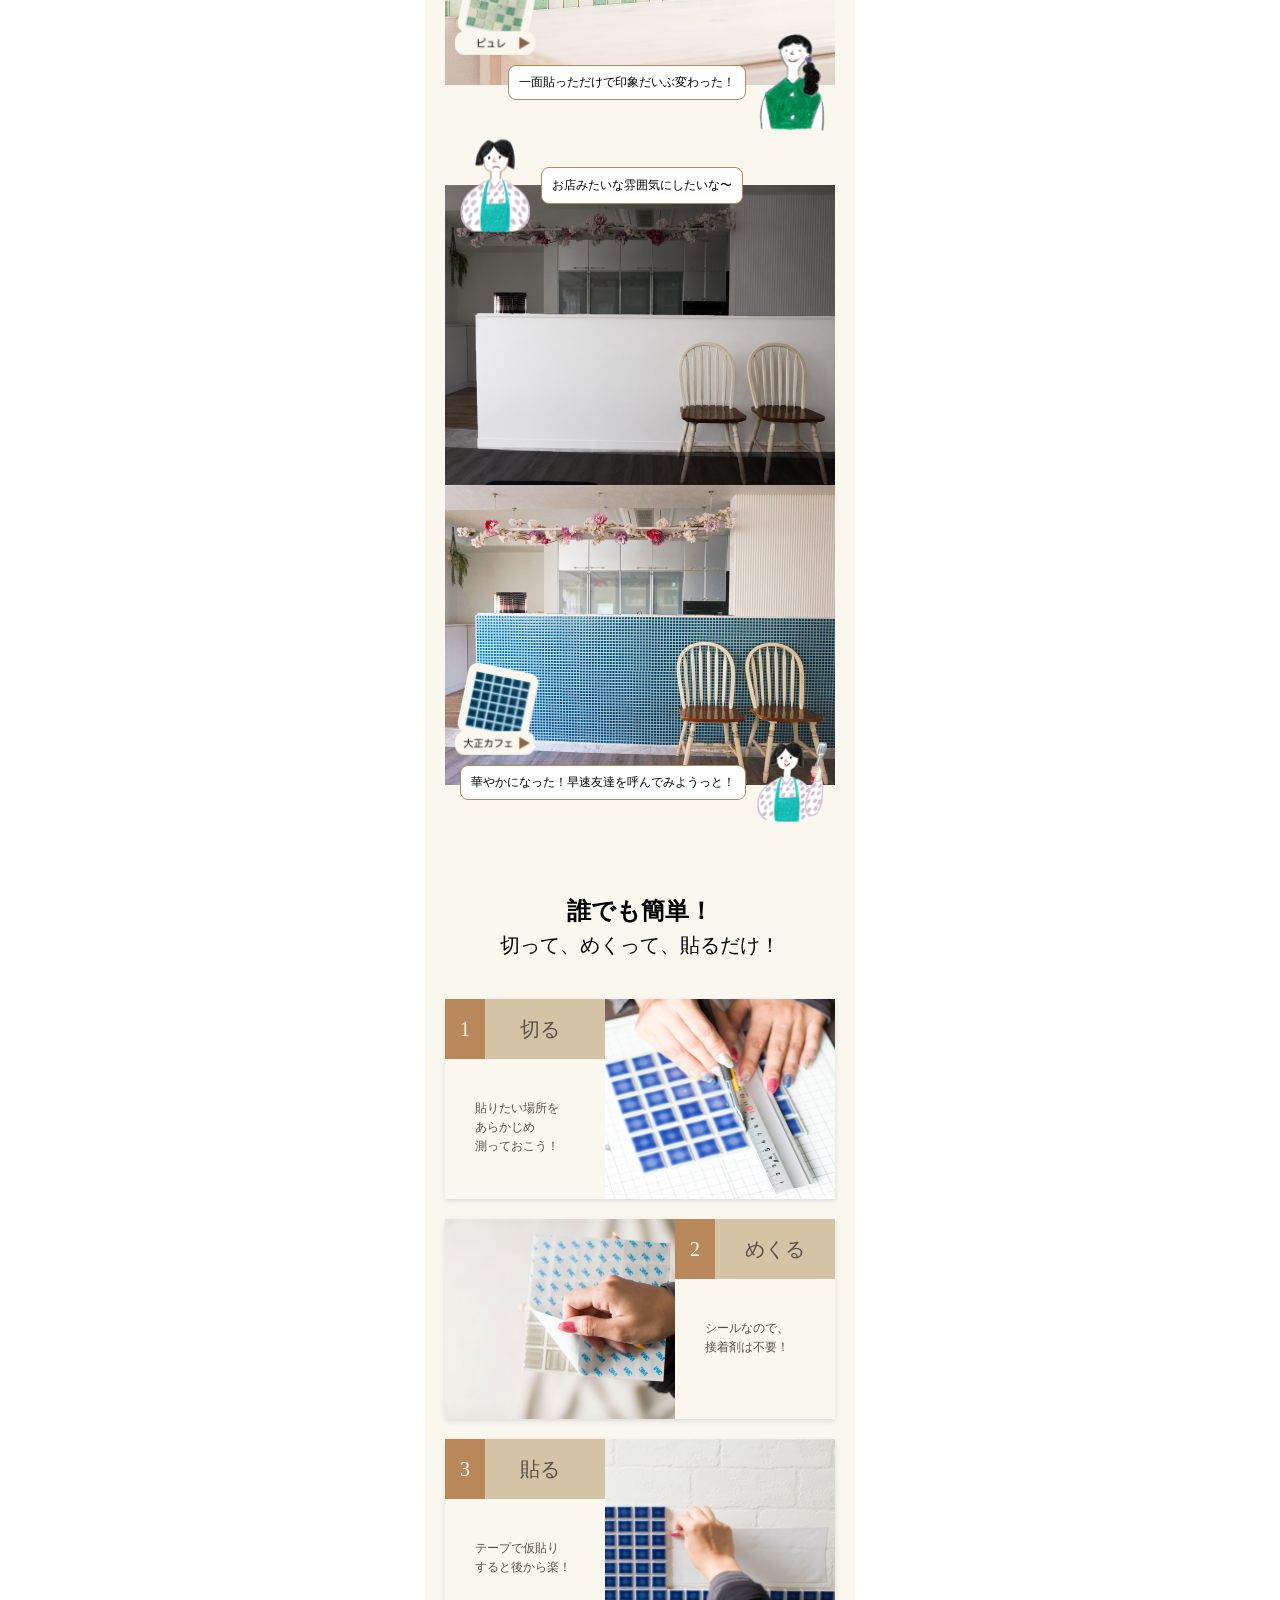
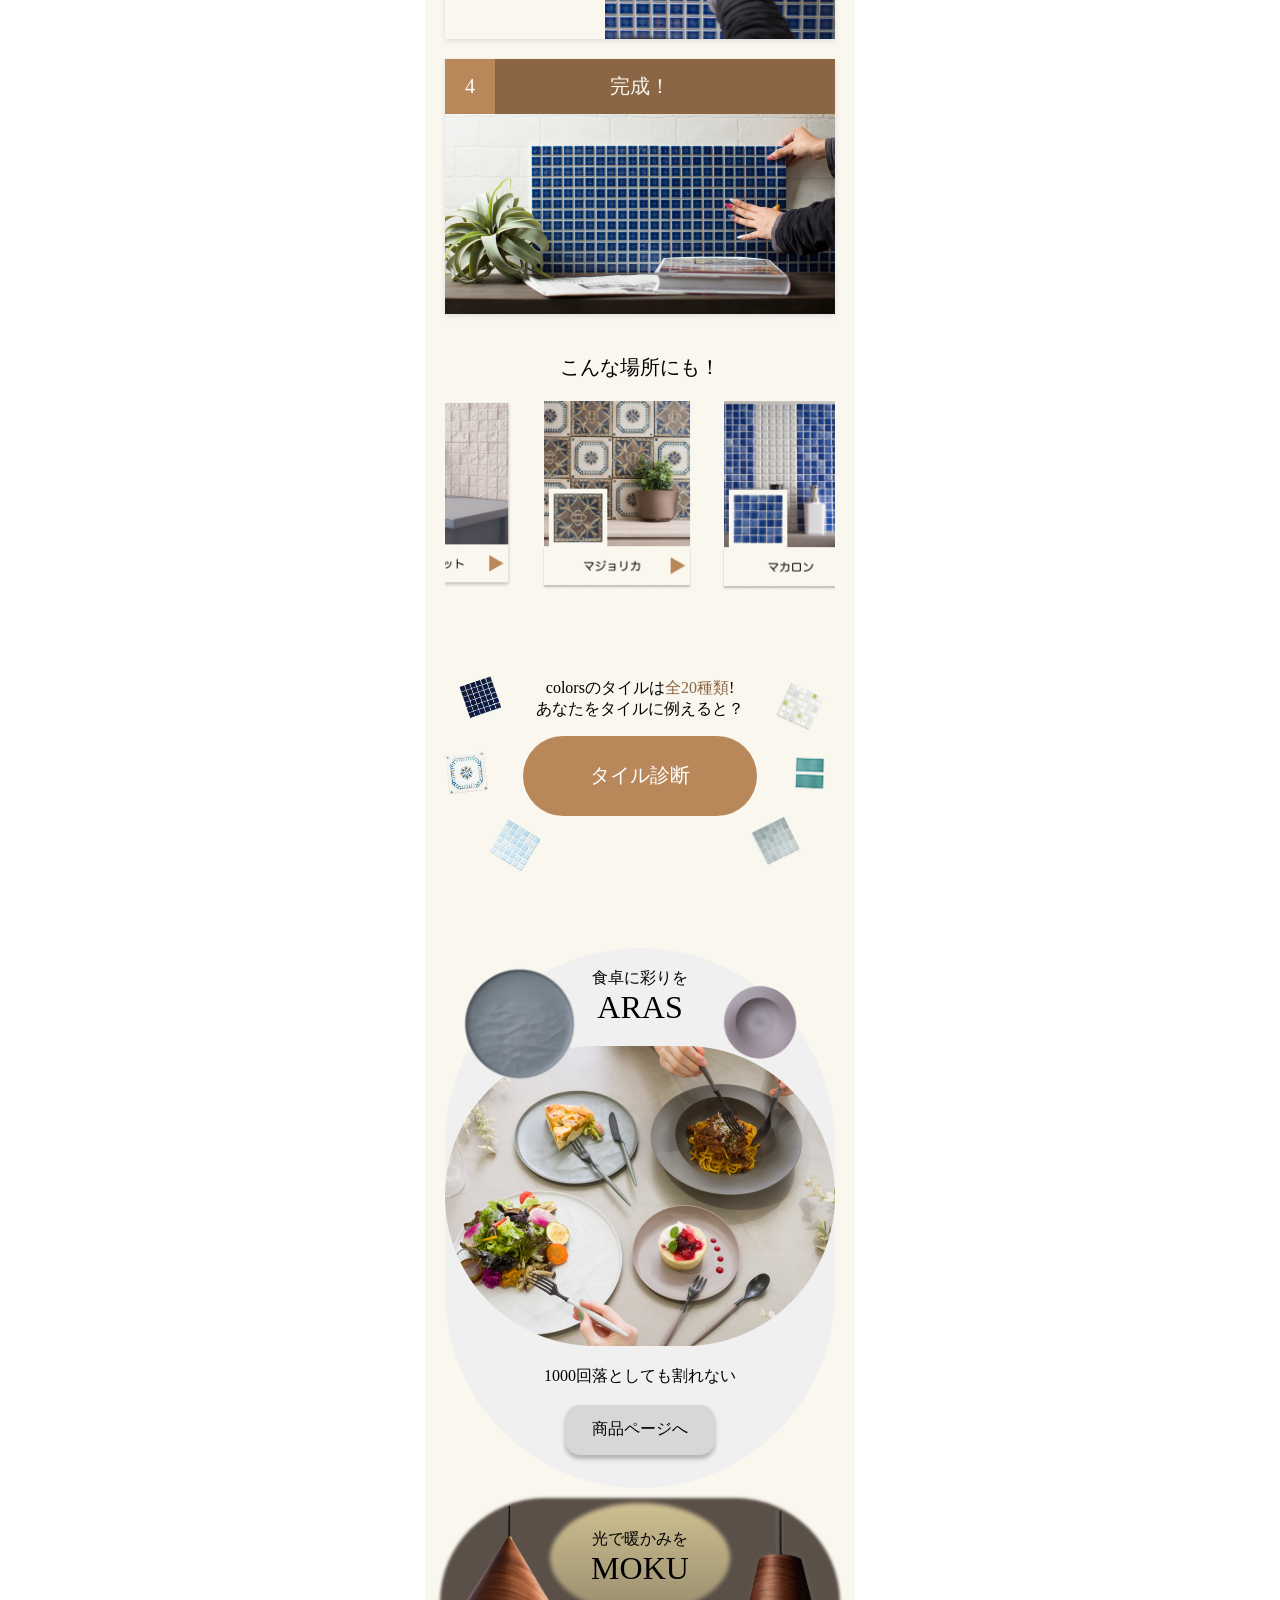
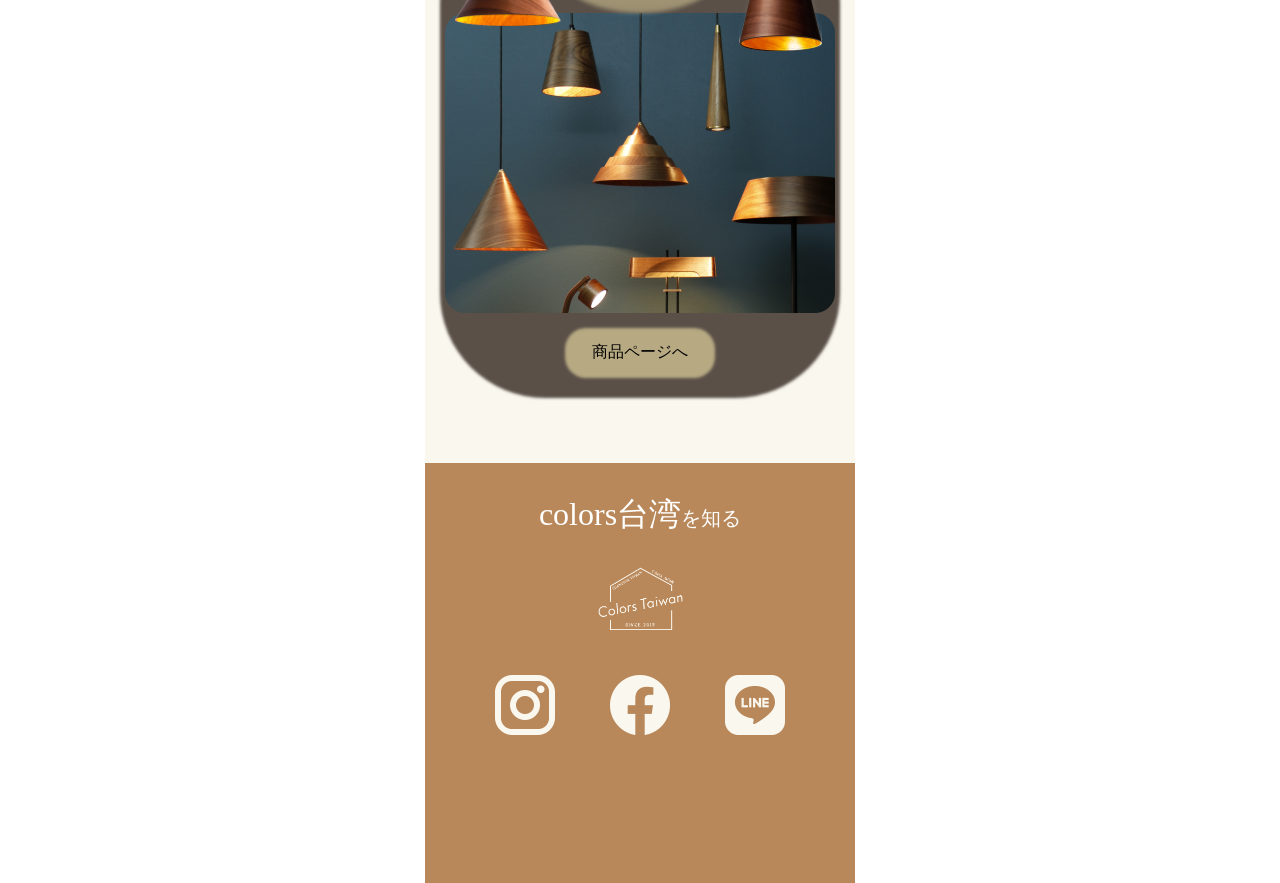
==== commit 5fdc63bd: "途中：head内のmetaタグ" ====
--- a/index.html
+++ b/index.html
@@ -3,18 +3,39 @@
 <head>
     <meta charset="UTF-8">
     <meta name="viewport" content="width=device-width, initial-scale=1.0">
+
+    <title>カラーズ台湾 -  紹介サイト</title>
+    <meta name="keywords" content="">
+    <meta name="description" content="">
+
+    <!-- OGP項目 -->
+    <meta property="og:type" content="website">
+    <meta property="og:title" content="カラーズ台湾 - LPサイト">
+    <meta property="og:url" content="">
+    <meta property="og:description" content="">
+    <meta property="og:image" content="">
+    <meta property="og:locale" content="ja_JP">
+    <meta property="og:site_name" content="カラーズ台湾LP">
+
+    <meta name="twitter:card" content="">
+    <meta name="twitter:title" content="カラーズ台湾 - LPサイト">
+    <meta name="twitter:description" content="">
+    <meta name="twitter:image" content="">
+
+    <link rel="alternate" hreflang="ja" href="リンク">
+
+
     <link rel="stylesheet" href="css/index.css">
     <link rel="stylesheet" href="css/ress.css">
 
-    <link rel="preload" href="../img/main_01.png" as="image">
-    <link rel="preload" href="../img/main_02.png" as="image">
-    <link rel="preload" href="../img/main_03.png" as="image">
-    <link rel="preload" href="../img/main_04.png" as="image">
-    <link rel="preload" href="../img/main_05.png" as="image">
+    <link rel="preload" href="img/main_01.png" as="image">
+    <link rel="preload" href="img/main_02.png" as="image">
+    <link rel="preload" href="img/main_03.png" as="image">
+    <link rel="preload" href="img/main_04.png" as="image">
+    <link rel="preload" href="img/main_05.png" as="image">
 
     <script defer src="js/index.js"></script>
 
-    <title>友安製作所</title>
 </head>
 <body>
 
@@ -39,8 +60,8 @@
                                 言語設定 <img src="img/downArrow.svg" alt="" class="arrow">
                             </div>
                             <ul class="language-dropdown">
-                                <li class="language-option" data-href="index.html">日本語</li>
-                                <li class="language-option" data-href="index-tw.html">繁體中文</li>
+                                <li class="language-option">日本語</li>
+                                <li class="language-option">繁體中文</li>
                             </ul>
                         </li>
                         <li class="drawer-nav-item"><a href="#top">TOP</a></li>
@@ -51,6 +72,7 @@
                     </ul>
                 </nav>
             </header>
+
 
             <!-- メイン -->
             <main>
@@ -84,121 +106,124 @@
 
                 <!-- タイル見出し -->
                 <div class="tileBox" id="tile">
-                    <img src="img/lefttile.png" alt="" class="lti">
+                    <img src="img/lefttile.png" alt="" class="lti" width="260" loading="lazy">
                     <div class="Texts">
                         <p class="subTitle">手軽なDIYにおすすめ</p>
                         <p class="Title">タイル</p>
                     </div>
-                    <img src="img/righttile.png" alt="" class="rti">
+                    <img src="img/righttile.png" alt="" class="rti" width="280" loading="lazy">
                 </div>
 
                 <!-- コンテンツ -->
                 <div class="content">
 
                     <!-- before,after -->
-                    <!-- before,after -->
                     <div class="BeforeAfter">
                         <div class="scrollIn">
                             <div class="comment_before">
-                                <img src="image/ms_green_before.svg" alt="">
+                                <img src="image/ms_green_before.svg" alt="" width="70" height="100" loading="lazy">
                                 <p>何か物足りない、、、涼しい印象にしたいな</p>
                             </div>
-                            <img src="image/1_before.png" alt="">
-                        </div>
-                        <div class="scrollIn">
-                            <img src="image/1_after.png" alt="">
+                            <img src="image/1_before.png" alt="" width="390" height="300" loading="lazy">
+                        </div>
+                        <div class="scrollIn">
+                            <img src="image/1_after.png" alt="" width="390" height="300" loading="lazy">
                             <div class="comment_after">
-                                <img src="image/ms_green_after.svg" alt="">
+                                <img src="image/ms_green_after.svg" alt="" width="70" height="100" loading="lazy">
                                 <p>一面貼っただけで印象だいぶ変わった！</p>
                             </div>
                         </div>
-                        <div class="linkWrap"><a href="https://colorstw.com/tile/puree" target="_blank" rel="noopener noreferrer"><img src="img/link1.png" alt="ピュレ" class="link"></a></div>
+                        <div class="linkWrap"><a href="https://colorstw.com/tile/puree" target="_blank" rel="noopener noreferrer"><img src="img/link1.png" alt="ピュレ" class="link" width="85" loading="lazy"></a></div>
                     </div>
                     <div class="BeforeAfter">
                         <div class="scrollIn">
-                            <img src="image/2_before.png" alt="">
+                            <img src="image/2_before.png" alt="" width="390" height="300" loading="lazy">
                             <div  class="comment_before">
-                                <img src="image/ms_cook_befor.svg" alt="">
+                                <img src="image/ms_cook_befor.svg" alt="" width="70" height="100" loading="lazy">
                                 <p>お店みたいな雰囲気にしたいな〜</p>
                             </div>
                         </div>
                         <div class="scrollIn">
-                            <img src="image/2_after.png" alt="">
+                            <img src="image/2_after.png" alt="" width="390" height="300" loading="lazy">
                             <div class="comment_after">
-                                <img src="image/ms_cook_after.svg" alt="">
+                                <img src="image/ms_cook_after.svg" alt="" width="70" height="100" loading="lazy">
                                 <p>華やかになった！早速友達を呼んでみようっと！</p>
                             </div>
                         </div>
-                        <div class="linkWrap"><a href="https://colorstw.com/tile/taisyoucafe" target="_blank" rel="noopener noreferrer"><img src="img/link2.png" alt="大正カフェ" class="link"></a></div>
+                        <div class="linkWrap"><a href="https://colorstw.com/tile/taisyoucafe" target="_blank" rel="noopener noreferrer"><img src="img/link2.png" alt="大正カフェ" class="link" width="85" loading="lazy"></a></div>
                     </div>
 
                     <!-- フロー -->
                     <div class="flowWrap">
-                            <div class="phrase">
-                                <h2>誰でも簡単！</h2>
-                                <h3>切って、めくって、貼るだけ！</h3>
-                            </div>
-                        <div class="flow-box scrollIn">
+                        <div class="phrase">
+                            <h2>誰でも簡単！</h2>
+                            <h3>切って、めくって、貼るだけ！</h3>
+                        </div>
+
+                        <div class="flow-box">
                             <div class="text-content">
                                 <h4 class="flowTitle"><span>1</span>切る</h4>
                                 <p>貼りたい場所を<br>あらかじめ<br>測っておこう！</p>
                             </div>
-                            <img src="img/flow01.png" alt="タイルを切る">
-                        </div>
-                        <div class="flow-box scrollIn">
-                            <img src="img/flow02.png" alt="タイルをめくる">
+                            <img src="img/flow01.png" alt="タイルを切る" width="230" height="200" loading="lazy">
+                        </div>
+
+                        <div class="flow-box">
+                            <img src="img/flow02.png" alt="タイルをめくる" width="230" height="200" loading="lazy">
                             <div class="text-content">
                                 <h4 class="flowTitle flowSecondTitle"><span>2</span>めくる</h4>
                                 <p>シールなので、<br>接着剤は不要！</p>
                             </div>
                         </div>
-                        <div class="flow-box scrollIn">
+
+                        <div class="flow-box">
                             <div class="text-content">
                                 <h4 class="flowTitle"><span>3</span>貼る</h4>
                                 <p>テープで仮貼り<br>すると後から楽！</p>
                             </div>
-                            <img src="img/flow03.png" alt="タイルを貼る">
-                        </div>
-                        <div class="flow-box flowLast scrollIn">
+                            <img src="img/flow03.png" alt="タイルを貼る" width="230" height="200" loading="lazy">
+                        </div>
+
+                        <div class="flow-box flowLast">
                             <div class="text-content">
                                 <h4 class="flowTitle"><span>4</span>完成！</h4>
                             </div>
-                            <img src="img/flow04.png" alt="タイルを貼り終えた画像">
+                            <img src="img/flow04.png" alt="タイルを貼り終えた画像" width="390" height="200" loading="lazy">
                         </div>
                     </div>
 
                     <!-- ピックアップ -->
                     <p class="ScrollTitle" id="picup">こんな場所にも！</p>
                     <div class="scrollTile" id="autoScrollTile">
-                        <a href="https://colorstw.com/tile/harukaratto" target="_blank" rel="noopener noreferrer"><img src="img/ScrollHaru.png" alt="ハルカラット"></a>
-                        <a href="https://colorstw.com/tile/majolica" target="_blank" rel="noopener noreferrer"><img src="img/ScrollMajo.png" alt="マジョリカ"></a>
-                        <a href="https://colorstw.com/tile/macaron" target="_blank" rel="noopener noreferrer"><img src="img/ScrollMaca.png" alt="マカロン"></a>
-                        <a href="https://colorstw.com/tile/torte" target="_blank" rel="noopener noreferrer"><img src="img/ScrollToru.png" alt="トルテ"></a>
-                        <a href="https://colorstw.com/tile/bergenwaffles" target="_blank" rel="noopener noreferrer"><img src="img/ScrollBell.png" alt="ベルゲンワッフル"></a>
-                        <a href="https://colorstw.com/tile/taisyoucafe" target="_blank" rel="noopener noreferrer"><img src="img/ScrollTaisyo.png" alt="大正カフェ"></a>
-                        <a href="https://colorstw.com/tile/fran" target="_blank" rel="noopener noreferrer"><img src="img/ScrollHura.png" alt="フラン"></a>
-                        <a href="https://colorstw.com/tile/doughnut" target="_blank" rel="noopener noreferrer"><img src="img/ScrollManhatt.png" alt="マンハッタンドーナツ"></a>
+                        <a href="https://colorstw.com/tile/harukaratto" target="_blank" rel="noopener noreferrer"><img src="img/ScrollHaru.png" alt="ハルカラット" width="150" loading="lazy"></a>
+                        <a href="https://colorstw.com/tile/majolica" target="_blank" rel="noopener noreferrer"><img src="img/ScrollMajo.png" alt="マジョリカ" width="150" loading="lazy"></a>
+                        <a href="https://colorstw.com/tile/macaron" target="_blank" rel="noopener noreferrer"><img src="img/ScrollMaca.png" alt="マカロン" width="150" loading="lazy"></a>
+                        <a href="https://colorstw.com/tile/torte" target="_blank" rel="noopener noreferrer"><img src="img/ScrollToru.png" alt="トルテ" width="150" loading="lazy"></a>
+                        <a href="https://colorstw.com/tile/bergenwaffles" target="_blank" rel="noopener noreferrer"><img src="img/ScrollBell.png" alt="ベルゲンワッフル" width="150" loading="lazy"></a>
+                        <a href="https://colorstw.com/tile/taisyoucafe" target="_blank" rel="noopener noreferrer"><img src="img/ScrollTaisyo.png" alt="大正カフェ" width="150" loading="lazy"></a>
+                        <a href="https://colorstw.com/tile/fran" target="_blank" rel="noopener noreferrer"><img src="img/ScrollHura.png" alt="フラン" width="150" loading="lazy"></a>
+                        <a href="https://colorstw.com/tile/doughnut" target="_blank" rel="noopener noreferrer"><img src="img/ScrollManhatt.png" alt="マンハッタンドーナツ" width="150" loading="lazy"></a>
                     </div>
 
                     <!-- タイル診断 -->
                     <div class="tileTest" id="tileTest">
-                        <img src="img/tileBtnLeft.png" alt="" class="tileLeft">
+                        <img src="img/tileBtnLeft.png" alt="" class="tileLeft" height="200" loading="lazy">
                         <div class="testTexts">
                             <p>colorsのタイルは<span>全20種類</span>!</p>
                             <p>あなたをタイルに例えると？</p>
                             <div class="tileBtn"><a href="test.html">タイル診断</a></div>
                         </div>
-                        <img src="img/tileBtnRight.png" alt="" class="tileRight">
+                        <img src="img/tileBtnRight.png" alt="" class="tileRight" height="200" loading="lazy">
                     </div>
 
                     <!-- aras -->
                     <section class="aras" id="aras">
                         <div class="arasWrap">
-                            <div class="sideLeftWrap"><img src="img/aras1.png" alt="" class="aras1 lside"></div>
+                            <div class="sideLeftWrap"><img src="img/aras1.png" alt="" class="aras1 lside" width="120" loading="lazy"></div>
                             <p class="atext">食卓に彩りを</p>
-                            <div class="sideRightWrap"><img src="img/aras2.png" alt="" class="aras2 side"></div>
+                            <div class="sideRightWrap"><img src="img/aras2.png" alt="" class="aras2 side" width="85" loading="lazy"></div>
                             <h2>ARAS</h2>
-                            <img src="img/Aras.png" alt="">
+                            <img src="img/Aras.png" alt="" width="390" height="300" loading="lazy">
                             <p class="atext">1000回落としても割れない</p>
                             <div class="btn">
                                 <p><a href="https://colorstw.com/ec/product/category/4" target="_blank">商品ページへ</a></p>
@@ -209,13 +234,13 @@
                     <!-- moku -->
                     <section class="moku" id="moku">
                         <div class="mokuWrap">
-                            <img src="img/leftTop.png" alt="" class="moku1">
-                            <img src="img/rightTop.png" alt="" class="moku2">
+                            <img src="img/leftTop.png" alt="" class="moku1" height="120" loading="lazy">
+                            <img src="img/rightTop.png" alt="" class="moku2" height="140" loading="lazy">
                             <div class="texts">
                                 <p class="mtext">光で暖かみを</p>
                                 <h2>MOKU</h2>
                             </div>
-                            <img src="img/moku.png" alt="">
+                            <img src="img/moku.png" alt="" width="390" height="300" loading="lazy">
                             <div class="btn">
                                 <p><a href="https://colorstw.com/ec/product/category/6" target="_blank">商品ページへ</a></p>
                             </div>
@@ -227,11 +252,11 @@
             <!-- footer -->
             <footer class="footer" id="sns">
                 <p class="footerTitle"><span>colors台湾</span>を知る</p>
-                <img src="img/logo.png" alt="" class="footerLogo">
+                <img src="img/logo.png" alt="" class="footerLogo" width="85" loading="lazy">
                 <div class="snsWrap">
-                    <a href="https://www.instagram.com/colorstw/" target="_blank"><img src="img/inst.png" alt="instagram" class="icon"></a>
-                    <a href="https://www.facebook.com/colorstw.interior/" target="_blank"><img src="img/facebook.png" alt="facebook" class="icon"></a>
-                    <a href="https://line.me/R/ti/p/%40jst0628i" target="_blank"><img src="img/line.png" alt="X" class="icon"></a>
+                    <a href="https://www.instagram.com/colorstw/" target="_blank"><img src="img/inst.png" alt="instagram" class="icon" width="60" height="60" loading="lazy"></a>
+                    <a href="https://www.facebook.com/colorstw.interior/" target="_blank"><img src="img/facebook.png" alt="facebook" class="icon" width="60" height="60" loading="lazy"></a>
+                    <a href="https://line.me/R/ti/p/%40jst0628i" target="_blank"><img src="img/line.png" alt="line" class="icon" width="60" height="60" loading="lazy"></a>
                 </div>
             </footer>
 
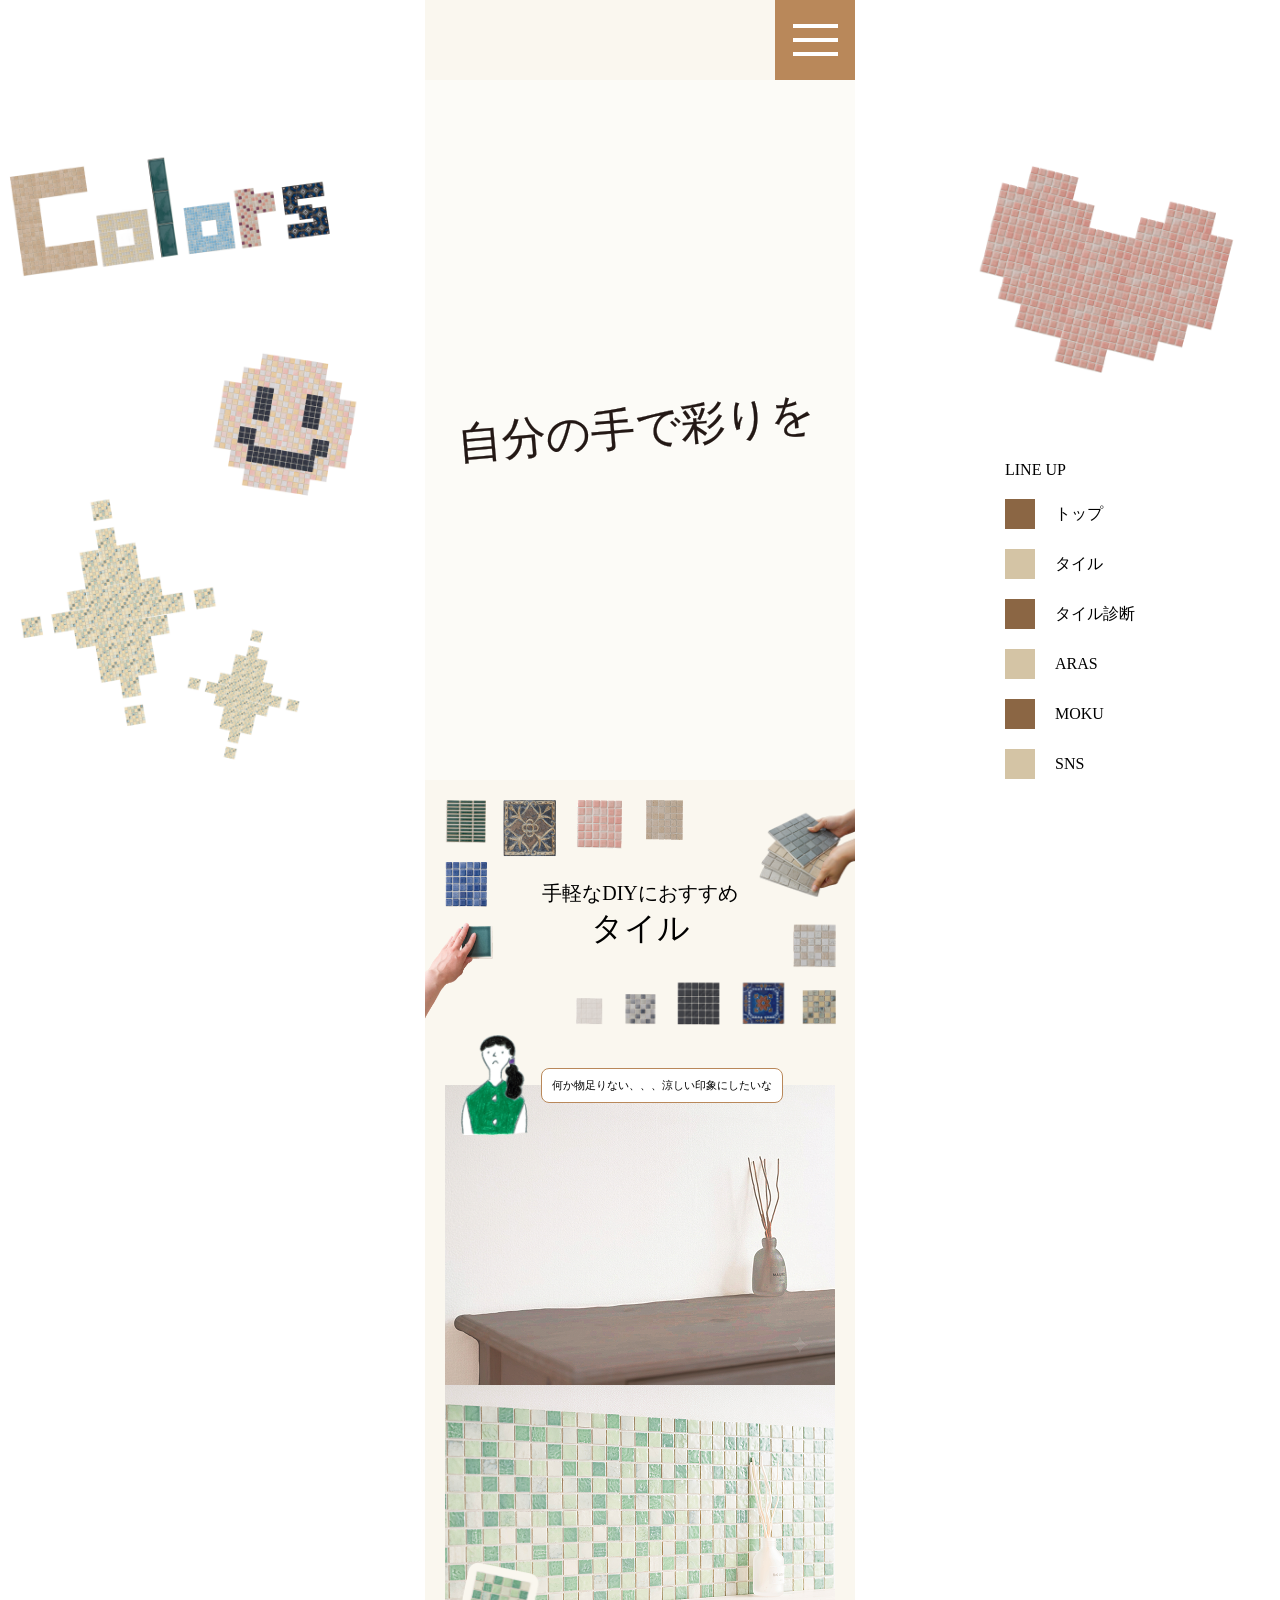
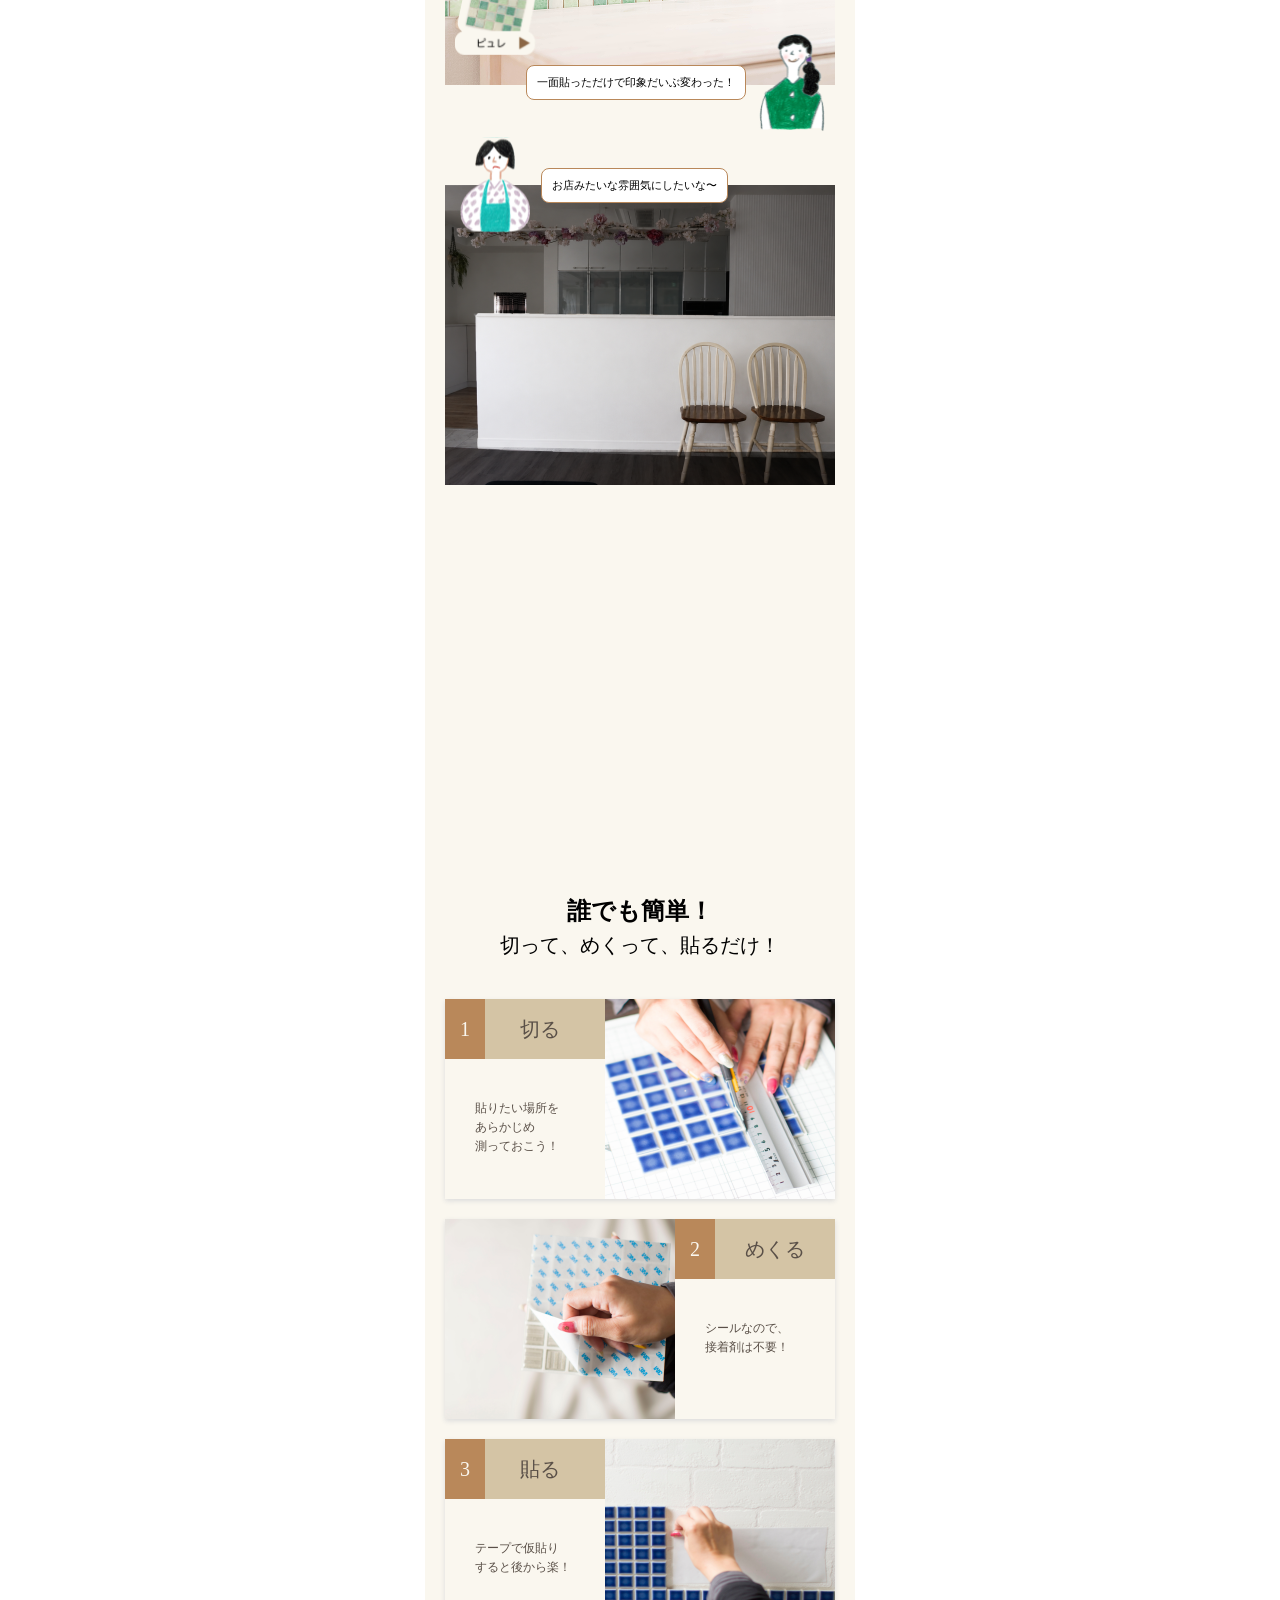
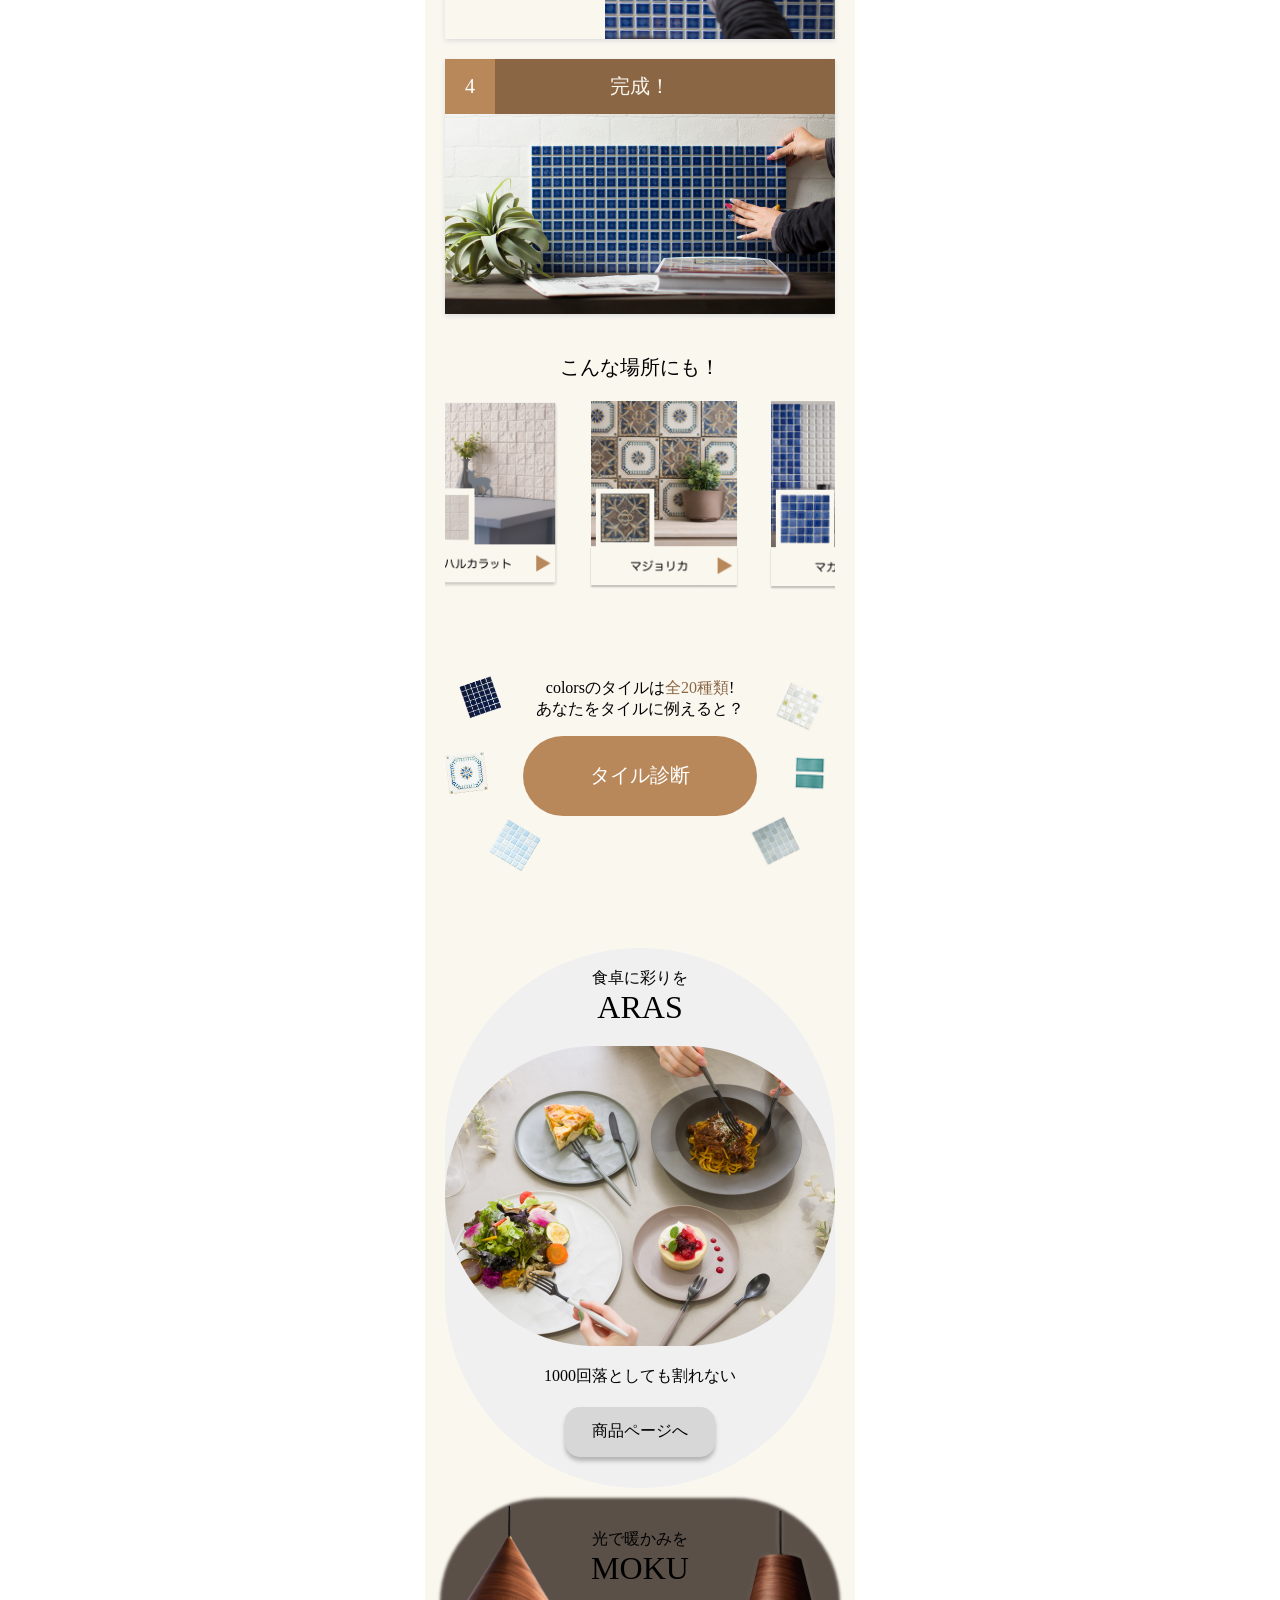
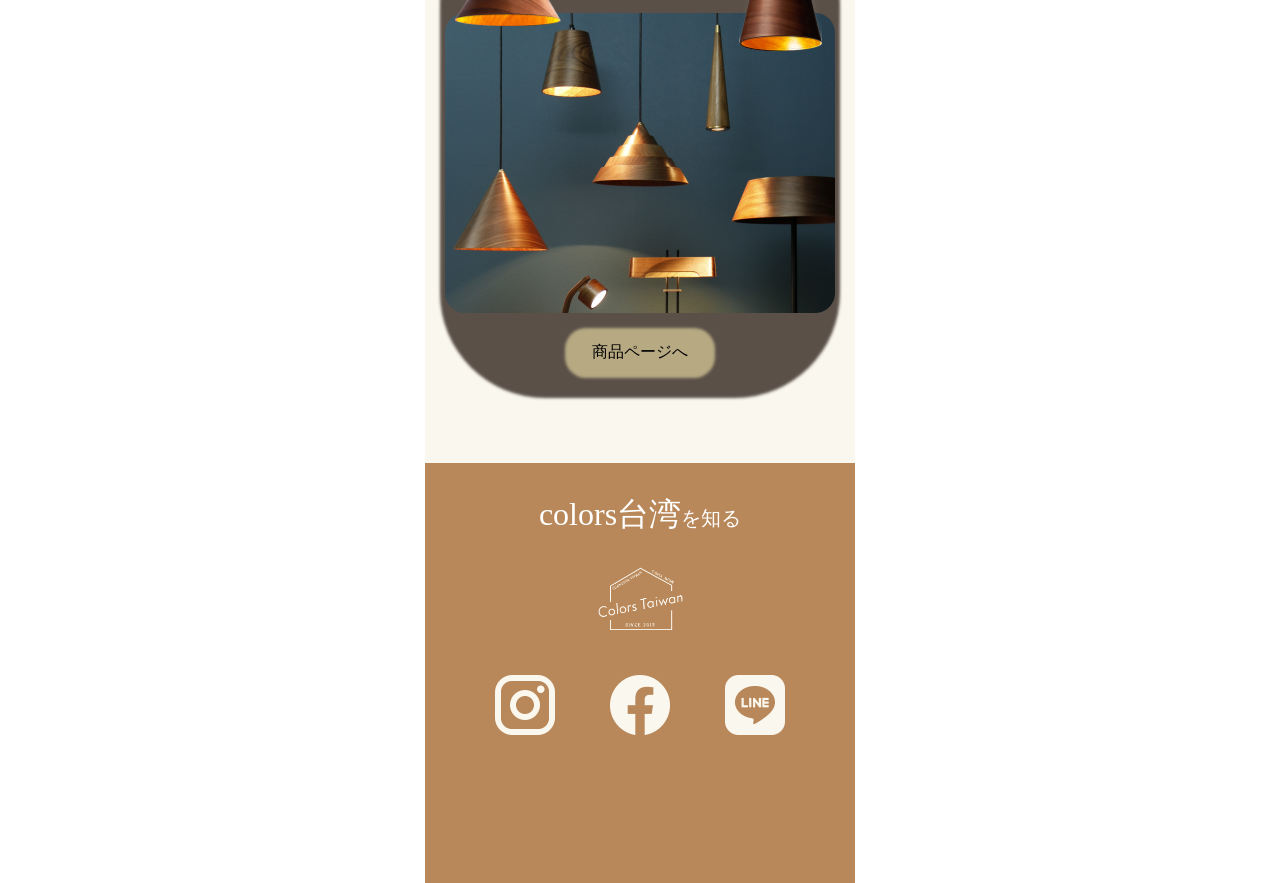
==== commit f9727684: "変更：imgサイズ・css微調整" ====
--- a/index.html
+++ b/index.html
@@ -57,7 +57,7 @@
 
                         <li class="drawer-nav-item language-item">
                             <div class="language-toggle">
-                                言語設定 <img src="img/downArrow.svg" alt="" class="arrow">
+                                言語設定 <img src="img/downArrow.svg" alt="" class="arrow" width="150" height="150">
                             </div>
                             <ul class="language-dropdown">
                                 <li class="language-option">日本語</li>
@@ -106,12 +106,12 @@
 
                 <!-- タイル見出し -->
                 <div class="tileBox" id="tile">
-                    <img src="img/lefttile.png" alt="" class="lti" width="260" loading="lazy">
+                    <img src="img/lefttile.png" alt="" class="lti" width="1000" height="816" loading="lazy">
                     <div class="Texts">
                         <p class="subTitle">手軽なDIYにおすすめ</p>
                         <p class="Title">タイル</p>
                     </div>
-                    <img src="img/righttile.png" alt="" class="rti" width="280" loading="lazy">
+                    <img src="img/righttile.png" alt="" class="rti" width="1152" height="932" loading="lazy">
                 </div>
 
                 <!-- コンテンツ -->
@@ -121,7 +121,7 @@
                     <div class="BeforeAfter">
                         <div class="scrollIn">
                             <div class="comment_before">
-                                <img src="image/ms_green_before.svg" alt="" width="70" height="100" loading="lazy">
+                                <img src="image/ms_green_before.svg" alt="" width="70" height="103" loading="lazy">
                                 <p>何か物足りない、、、涼しい印象にしたいな</p>
                             </div>
                             <img src="image/1_before.png" alt="" width="390" height="300" loading="lazy">
@@ -129,28 +129,28 @@
                         <div class="scrollIn">
                             <img src="image/1_after.png" alt="" width="390" height="300" loading="lazy">
                             <div class="comment_after">
-                                <img src="image/ms_green_after.svg" alt="" width="70" height="100" loading="lazy">
+                                <img src="image/ms_green_after.svg" alt="" width="70" height="103" loading="lazy">
                                 <p>一面貼っただけで印象だいぶ変わった！</p>
                             </div>
                         </div>
-                        <div class="linkWrap"><a href="https://colorstw.com/tile/puree" target="_blank" rel="noopener noreferrer"><img src="img/link1.png" alt="ピュレ" class="link" width="85" loading="lazy"></a></div>
+                        <div class="linkWrap"><a href="https://colorstw.com/tile/puree" target="_blank" rel="noopener noreferrer"><img src="img/link1.png" alt="ピュレ" class="link" width="341" height="376" loading="lazy"></a></div>
                     </div>
                     <div class="BeforeAfter">
                         <div class="scrollIn">
-                            <img src="image/2_before.png" alt="" width="390" height="300" loading="lazy">
+                            <img src="image/2_before.png" alt="" width="1560" height="1200" loading="lazy" class="scrollImg">
                             <div  class="comment_before">
-                                <img src="image/ms_cook_befor.svg" alt="" width="70" height="100" loading="lazy">
+                                <img src="image/ms_cook_befor.svg" alt="" width="70" height="103" loading="lazy">
                                 <p>お店みたいな雰囲気にしたいな〜</p>
                             </div>
                         </div>
                         <div class="scrollIn">
-                            <img src="image/2_after.png" alt="" width="390" height="300" loading="lazy">
+                            <img src="image/2_after.png" alt="" width="1560" height="1200" loading="lazy" class="scrollImg">
                             <div class="comment_after">
-                                <img src="image/ms_cook_after.svg" alt="" width="70" height="100" loading="lazy">
+                                <img src="image/ms_cook_after.svg" alt="" width="70" height="103" loading="lazy">
                                 <p>華やかになった！早速友達を呼んでみようっと！</p>
                             </div>
                         </div>
-                        <div class="linkWrap"><a href="https://colorstw.com/tile/taisyoucafe" target="_blank" rel="noopener noreferrer"><img src="img/link2.png" alt="大正カフェ" class="link" width="85" loading="lazy"></a></div>
+                        <div class="linkWrap"><a href="https://colorstw.com/tile/taisyoucafe" target="_blank" rel="noopener noreferrer"><img src="img/link2.png" alt="大正カフェ" class="link" width="341" height="376" loading="lazy"></a></div>
                     </div>
 
                     <!-- フロー -->
@@ -165,11 +165,11 @@
                                 <h4 class="flowTitle"><span>1</span>切る</h4>
                                 <p>貼りたい場所を<br>あらかじめ<br>測っておこう！</p>
                             </div>
-                            <img src="img/flow01.png" alt="タイルを切る" width="230" height="200" loading="lazy">
+                            <img src="img/flow01.png" alt="タイルを切る" width="1000" height="800" loading="lazy">
                         </div>
 
                         <div class="flow-box">
-                            <img src="img/flow02.png" alt="タイルをめくる" width="230" height="200" loading="lazy">
+                            <img src="img/flow02.png" alt="タイルをめくる" width="1000" height="800" loading="lazy">
                             <div class="text-content">
                                 <h4 class="flowTitle flowSecondTitle"><span>2</span>めくる</h4>
                                 <p>シールなので、<br>接着剤は不要！</p>
@@ -181,49 +181,49 @@
                                 <h4 class="flowTitle"><span>3</span>貼る</h4>
                                 <p>テープで仮貼り<br>すると後から楽！</p>
                             </div>
-                            <img src="img/flow03.png" alt="タイルを貼る" width="230" height="200" loading="lazy">
+                            <img src="img/flow03.png" alt="タイルを貼る" width="1000" height="800" loading="lazy">
                         </div>
 
                         <div class="flow-box flowLast">
                             <div class="text-content">
                                 <h4 class="flowTitle"><span>4</span>完成！</h4>
                             </div>
-                            <img src="img/flow04.png" alt="タイルを貼り終えた画像" width="390" height="200" loading="lazy">
+                            <img src="img/flow04.png" alt="タイルを貼り終えた画像" width="1560" height="800" loading="lazy">
                         </div>
                     </div>
 
                     <!-- ピックアップ -->
                     <p class="ScrollTitle" id="picup">こんな場所にも！</p>
                     <div class="scrollTile" id="autoScrollTile">
-                        <a href="https://colorstw.com/tile/harukaratto" target="_blank" rel="noopener noreferrer"><img src="img/ScrollHaru.png" alt="ハルカラット" width="150" loading="lazy"></a>
-                        <a href="https://colorstw.com/tile/majolica" target="_blank" rel="noopener noreferrer"><img src="img/ScrollMajo.png" alt="マジョリカ" width="150" loading="lazy"></a>
-                        <a href="https://colorstw.com/tile/macaron" target="_blank" rel="noopener noreferrer"><img src="img/ScrollMaca.png" alt="マカロン" width="150" loading="lazy"></a>
-                        <a href="https://colorstw.com/tile/torte" target="_blank" rel="noopener noreferrer"><img src="img/ScrollToru.png" alt="トルテ" width="150" loading="lazy"></a>
-                        <a href="https://colorstw.com/tile/bergenwaffles" target="_blank" rel="noopener noreferrer"><img src="img/ScrollBell.png" alt="ベルゲンワッフル" width="150" loading="lazy"></a>
-                        <a href="https://colorstw.com/tile/taisyoucafe" target="_blank" rel="noopener noreferrer"><img src="img/ScrollTaisyo.png" alt="大正カフェ" width="150" loading="lazy"></a>
-                        <a href="https://colorstw.com/tile/fran" target="_blank" rel="noopener noreferrer"><img src="img/ScrollHura.png" alt="フラン" width="150" loading="lazy"></a>
-                        <a href="https://colorstw.com/tile/doughnut" target="_blank" rel="noopener noreferrer"><img src="img/ScrollManhatt.png" alt="マンハッタンドーナツ" width="150" loading="lazy"></a>
+                        <a href="https://colorstw.com/tile/harukaratto" target="_blank" rel="noopener noreferrer"><img src="img/ScrollHaru.png" alt="ハルカラット" width="632" height="788" loading="lazy"></a>
+                        <a href="https://colorstw.com/tile/majolica" target="_blank" rel="noopener noreferrer"><img src="img/ScrollMajo.png" alt="マジョリカ" width="616" height="772" loading="lazy"></a>
+                        <a href="https://colorstw.com/tile/macaron" target="_blank" rel="noopener noreferrer"><img src="img/ScrollMaca.png" alt="マカロン" width="616" height="776" loading="lazy"></a>
+                        <a href="https://colorstw.com/tile/torte" target="_blank" rel="noopener noreferrer"><img src="img/ScrollToru.png" alt="トルテ" width="616" height="776" loading="lazy"></a>
+                        <a href="https://colorstw.com/tile/bergenwaffles" target="_blank" rel="noopener noreferrer"><img src="img/ScrollBell.png" alt="ベルゲンワッフル" width="616" height="772" loading="lazy"></a>
+                        <a href="https://colorstw.com/tile/taisyoucafe" target="_blank" rel="noopener noreferrer"><img src="img/ScrollTaisyo.png" alt="大正カフェ" width="632" height="788" loading="lazy"></a>
+                        <a href="https://colorstw.com/tile/fran" target="_blank" rel="noopener noreferrer"><img src="img/ScrollHura.png" alt="フラン" width="616" height="780" loading="lazy"></a>
+                        <a href="https://colorstw.com/tile/doughnut" target="_blank" rel="noopener noreferrer"><img src="img/ScrollManhatt.png" alt="マンハッタンドーナツ" width="616" height="768" loading="lazy"></a>
                     </div>
 
                     <!-- タイル診断 -->
                     <div class="tileTest" id="tileTest">
-                        <img src="img/tileBtnLeft.png" alt="" class="tileLeft" height="200" loading="lazy">
+                        <img src="img/tileBtnLeft.png" alt="" class="tileLeft" width="377" height="779" loading="lazy">
                         <div class="testTexts">
                             <p>colorsのタイルは<span>全20種類</span>!</p>
                             <p>あなたをタイルに例えると？</p>
                             <div class="tileBtn"><a href="test.html">タイル診断</a></div>
                         </div>
-                        <img src="img/tileBtnRight.png" alt="" class="tileRight" height="200" loading="lazy">
+                        <img src="img/tileBtnRight.png" alt="" class="tileRight" width="370" height="811" loading="lazy">
                     </div>
 
                     <!-- aras -->
                     <section class="aras" id="aras">
                         <div class="arasWrap">
-                            <div class="sideLeftWrap"><img src="img/aras1.png" alt="" class="aras1 lside" width="120" loading="lazy"></div>
+                            <div class="sideLeftWrap"><img src="img/aras1.png" alt="" class="aras1 lside" width="528" height="560" loading="lazy"></div>
                             <p class="atext">食卓に彩りを</p>
-                            <div class="sideRightWrap"><img src="img/aras2.png" alt="" class="aras2 side" width="85" loading="lazy"></div>
+                            <div class="sideRightWrap"><img src="img/aras2.png" alt="" class="aras2 side" width="368" height="392" loading="lazy"></div>
                             <h2>ARAS</h2>
-                            <img src="img/Aras.png" alt="" width="390" height="300" loading="lazy">
+                            <img src="img/Aras.png" alt="" width="1560" height="1200" loading="lazy">
                             <p class="atext">1000回落としても割れない</p>
                             <div class="btn">
                                 <p><a href="https://colorstw.com/ec/product/category/4" target="_blank">商品ページへ</a></p>
@@ -234,13 +234,13 @@
                     <!-- moku -->
                     <section class="moku" id="moku">
                         <div class="mokuWrap">
-                            <img src="img/leftTop.png" alt="" class="moku1" height="120" loading="lazy">
-                            <img src="img/rightTop.png" alt="" class="moku2" height="140" loading="lazy">
+                            <img src="img/leftTop.png" alt="" class="moku1" width="216" height="244" loading="lazy">
+                            <img src="img/rightTop.png" alt="" class="moku2" width="168" height="284" loading="lazy">
                             <div class="texts">
                                 <p class="mtext">光で暖かみを</p>
                                 <h2>MOKU</h2>
                             </div>
-                            <img src="img/moku.png" alt="" width="390" height="300" loading="lazy">
+                            <img src="img/moku.png" alt="" width="1560" height="1200" loading="lazy">
                             <div class="btn">
                                 <p><a href="https://colorstw.com/ec/product/category/6" target="_blank">商品ページへ</a></p>
                             </div>
@@ -252,11 +252,11 @@
             <!-- footer -->
             <footer class="footer" id="sns">
                 <p class="footerTitle"><span>colors台湾</span>を知る</p>
-                <img src="img/logo.png" alt="" class="footerLogo" width="85" loading="lazy">
+                <img src="img/logo.png" alt="" class="footerLogo" width="334" height="249" loading="lazy">
                 <div class="snsWrap">
-                    <a href="https://www.instagram.com/colorstw/" target="_blank"><img src="img/inst.png" alt="instagram" class="icon" width="60" height="60" loading="lazy"></a>
-                    <a href="https://www.facebook.com/colorstw.interior/" target="_blank"><img src="img/facebook.png" alt="facebook" class="icon" width="60" height="60" loading="lazy"></a>
-                    <a href="https://line.me/R/ti/p/%40jst0628i" target="_blank"><img src="img/line.png" alt="line" class="icon" width="60" height="60" loading="lazy"></a>
+                    <a href="https://www.instagram.com/colorstw/" target="_blank"><img src="img/inst.png" alt="instagram" class="icon" width="240" height="240" loading="lazy"></a>
+                    <a href="https://www.facebook.com/colorstw.interior/" target="_blank"><img src="img/facebook.png" alt="facebook" class="icon" width="240" height="240" loading="lazy"></a>
+                    <a href="https://line.me/R/ti/p/%40jst0628i" target="_blank"><img src="img/line.png" alt="line" class="icon" width="240" height="240" loading="lazy"></a>
                 </div>
             </footer>
 
--- a/css/index.css
+++ b/css/index.css
@@ -11,6 +11,7 @@
     --SubTitle: 2rem;
     --Txt: 1.6rem;
     --DetailTxt: 1.2rem;
+    --MessageTxt: 1.1rem;
 }
 html{
     font-size: 62.5%;
@@ -198,6 +199,7 @@
 }
 .arrow {
     width: 14px;
+    height: 14px;
     transition: transform 0.3s;
 }
 .language-item.open .arrow { 
@@ -218,15 +220,9 @@
 
 .language-option {
     padding: 15px 0 0;
-    font-size: var(--SubTitle);
+    font-size: var(--Txt);
     color: #000;
     cursor: pointer;
-    .language-option a {
-    color: #000;
-    text-decoration: none;
-    display: block;
-    width: 100%;
-    }
 }
 
 
@@ -294,10 +290,10 @@
     shape-rendering: geometricPrecision;
 
     /* 日本ver */
-    /* animation: draw 7s ease forwards; */
+    animation: draw 7s ease forwards;
 
     /* 台湾ver */
-    animation: draw 5s ease forwards;
+    /* animation: draw 5s ease forwards; */
 }
 @keyframes draw {
     to {
@@ -315,12 +311,14 @@
         top: 0;
         left: 0;
         width: 60%;
+        height: 100%;
     }
     .rti{
         position: absolute;
         top: 0;
         right: 0;
         width: 65%;
+        height: 100%;
     }
 }
 
@@ -374,7 +372,7 @@
             background-color: #fff;
             border:1px solid var(--bg-brown);
             border-radius: 8px;
-            font-size: 1.2rem;
+            font-size: var(--MessageTxt);
         }
     }
     /* コメント部分（After） */
@@ -390,7 +388,7 @@
         display: flex;
         flex-direction: row-reverse;
         align-items: center;
-        width:370px;
+        width:360px;
         img{
             width: 70px;
             height: 100px;
@@ -401,12 +399,16 @@
             background-color: #fff;
             border:1px solid var(--bg-brown);
             border-radius: 8px;
-            font-size: 1.17rem;
+            font-size: var(--MessageTxt);
         }
     }
     /*   アニメーション下   */
     .scrollIn{
         opacity: 0;
+        .scrollImg{
+            width: 390px;
+            height: 300px;
+        }
     }
     .bottomIn{
         animation: slideIn 1s forwards;
@@ -423,6 +425,7 @@
         bottom: 30px;
         left: 10px;
         width: 85px;
+        height: auto;
     }
 }
 .leftIn{
@@ -459,20 +462,6 @@
     img {
         object-fit: cover;
     }
-    /* アニメーション設定 */
-    .flow-box.scrollIn {
-    opacity: 0;
-    }
-    .flow-box.bottomIn{
-    animation: slideIn 1s forwards;
-    animation-delay: .3s;
-    }
-    
-    /* ディレイを設定 */
-    .flow-box:nth-of-type(1).bottomIn{ animation-delay: .1s; }
-    .flow-box:nth-of-type(2).bottomIn{ animation-delay: .2s; }
-    .flow-box:nth-of-type(3).bottomIn{ animation-delay: .3s; }
-    .flow-box:nth-of-type(4).bottomIn{ animation-delay: .4s; }
 }
 .phrase{
     padding-top: 60px;
@@ -599,6 +588,7 @@
     }
     img{
         width: 150px;
+        height: auto;
         flex-shrink: 0;
     }
 }
@@ -632,7 +622,7 @@
     align-items: center;
     padding-top: 5px;
     p{
-        font-size: 1.6rem;
+        font-size: var(--Txt);
         span{
             color: #8B6644;
         }
@@ -650,10 +640,11 @@
             width: 100%;
             height: 100%;
             color: #fff;
-            font-size: 2rem;
-        }
-    }
-}
+            font-size: var(--SubTitle);
+        }
+    }
+}
+
 
 /* aras */
 .aras{
@@ -679,6 +670,10 @@
     }
     .sideLeftWrap{
         opacity: 0;
+        img{
+            width: 120px;
+            height: auto;
+        }
     }
     .lside{
         width: 120px;
@@ -707,18 +702,19 @@
 
     img{
         width: 100%;
+        height: 300px;
     }
     h2{
-        font-size: 3.2rem;
+        font-size: var(--Title);
         padding-bottom: 20px;
         font-weight: normal;
     }
     .atext{
-        font-size: 1.6rem;
+        font-size: var(--Txt);
         padding-top: 20px;
     }
     .btn{
-        margin-top: 18px;
+        margin-top: 20px;
         width: 150px;
         height: 50px;
         background: #D7D7D7;
@@ -726,7 +722,7 @@
         display: flex;
         align-items: center;
         justify-content: center;
-        font-size: 1.6rem;
+        font-size: var(--Txt);
         box-shadow: 0 4px 4px 0 rgba(0, 0, 0, 0.25);
         a{
             color: #000;
@@ -818,11 +814,11 @@
         transform: scale(1);
     }
     .mtext{
-        font-size: 1.6rem;
+        font-size: var(--Txt);
         padding-top: 20px;
     }
     h2{
-        font-size: 3.2rem;
+        font-size: var(--Title);
         padding-bottom: 20px;
         font-weight: normal;
     }
@@ -835,7 +831,7 @@
         display: flex;
         align-items: center;
         justify-content: center;
-        font-size: 1.6rem;
+        font-size: var(--Txt);
         z-index: 0;
         a{
             color: #000;
@@ -874,14 +870,15 @@
     align-items: center;
 }
 .footerTitle{
-    font-size: 2rem;
+    font-size: var(--SubTitle);
     color: #fff;
     span{
-        font-size: 3.2rem;
+        font-size: var(--Title);
     }
 }
 .footerLogo{
     width: 85px;
+    height: auto;
     padding: 30px 0 45px;
 }
 .snsWrap{
@@ -891,5 +888,6 @@
     gap: 55px;
     .icon{
         width: 60px;
+        height: auto;
     }
 }
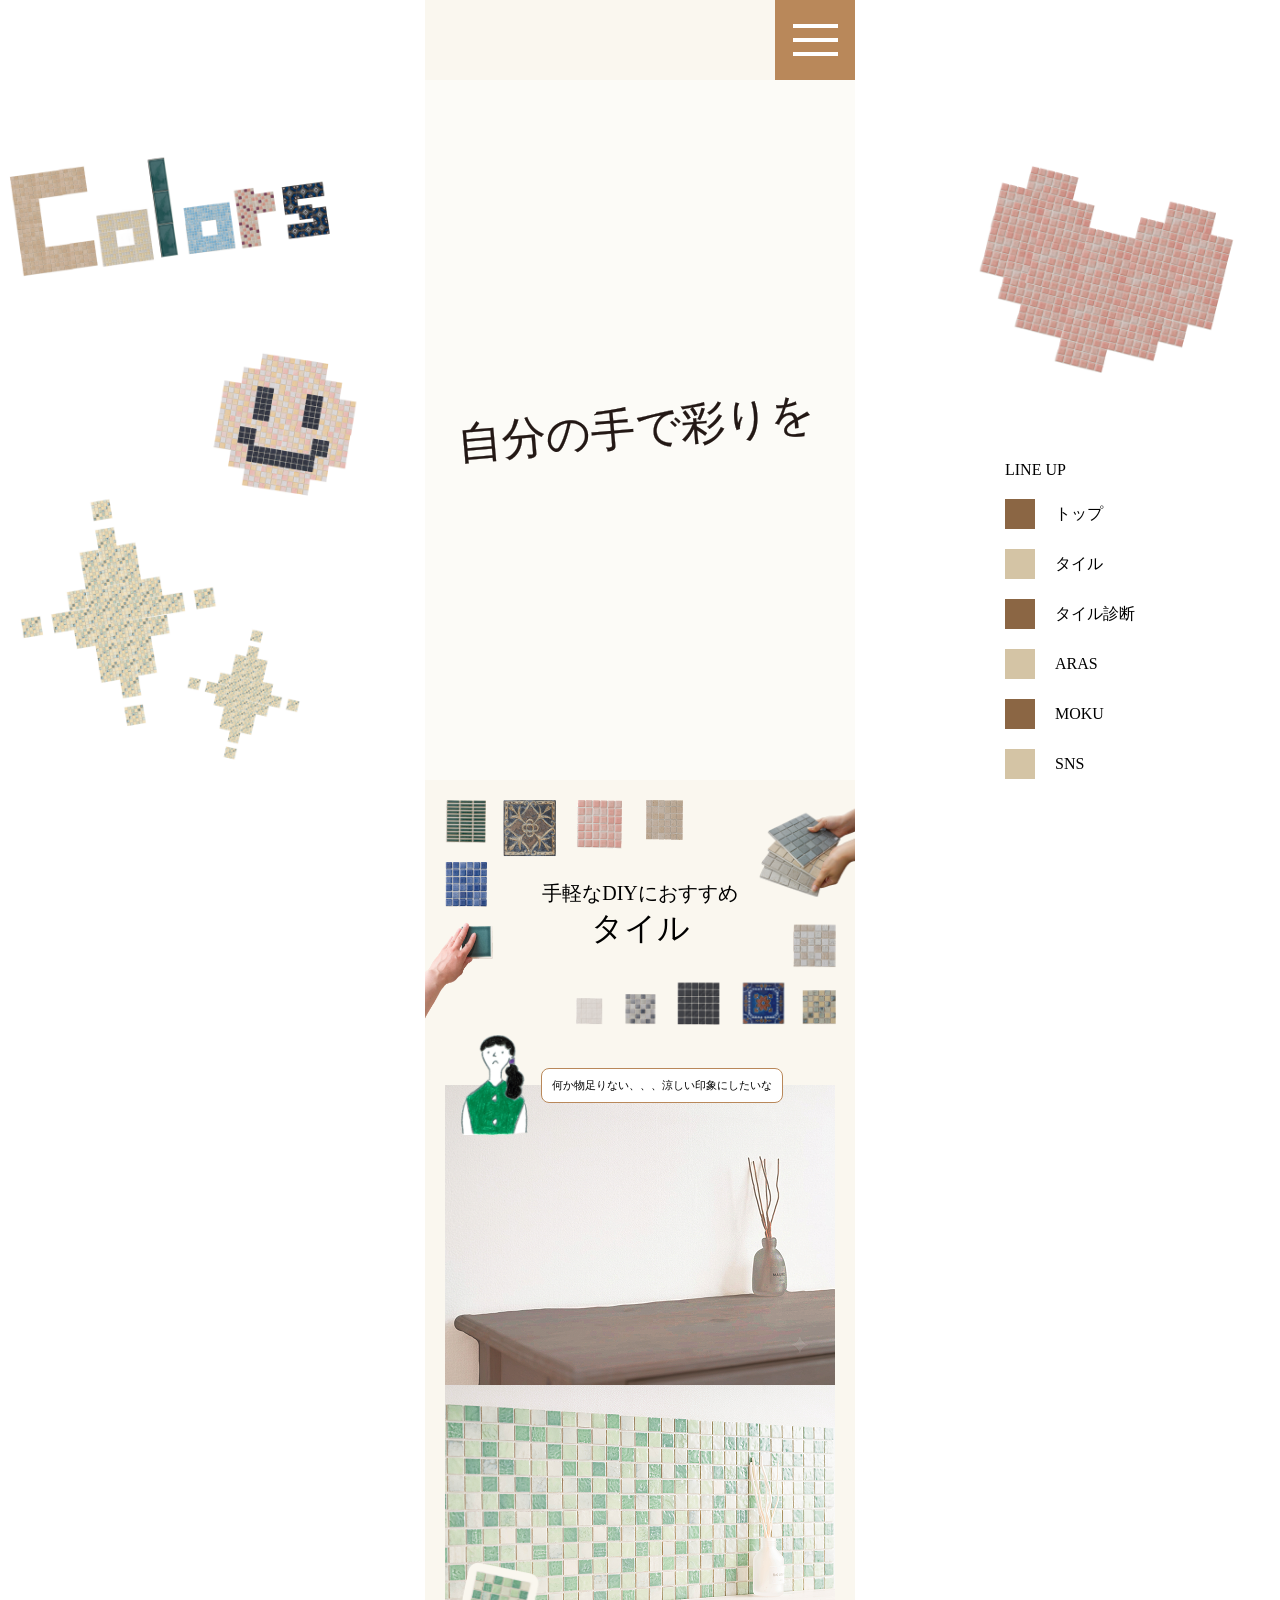
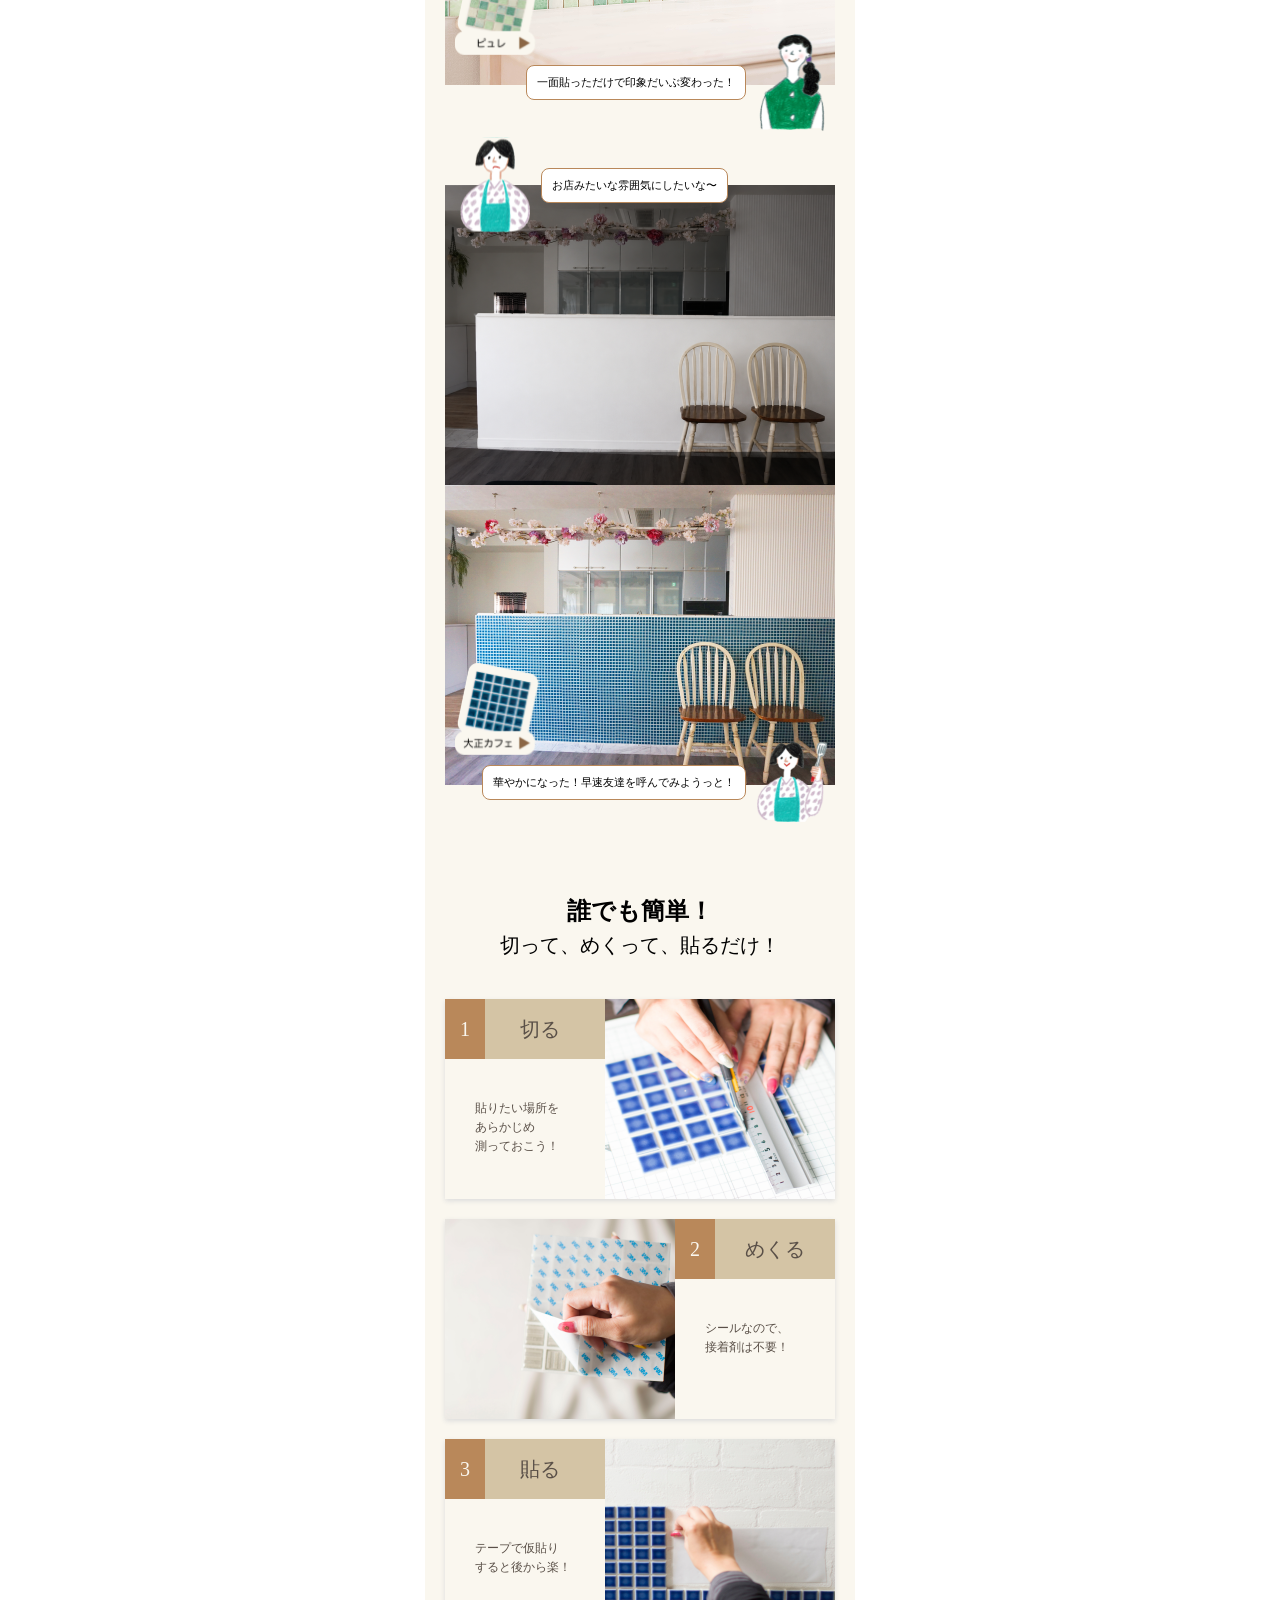
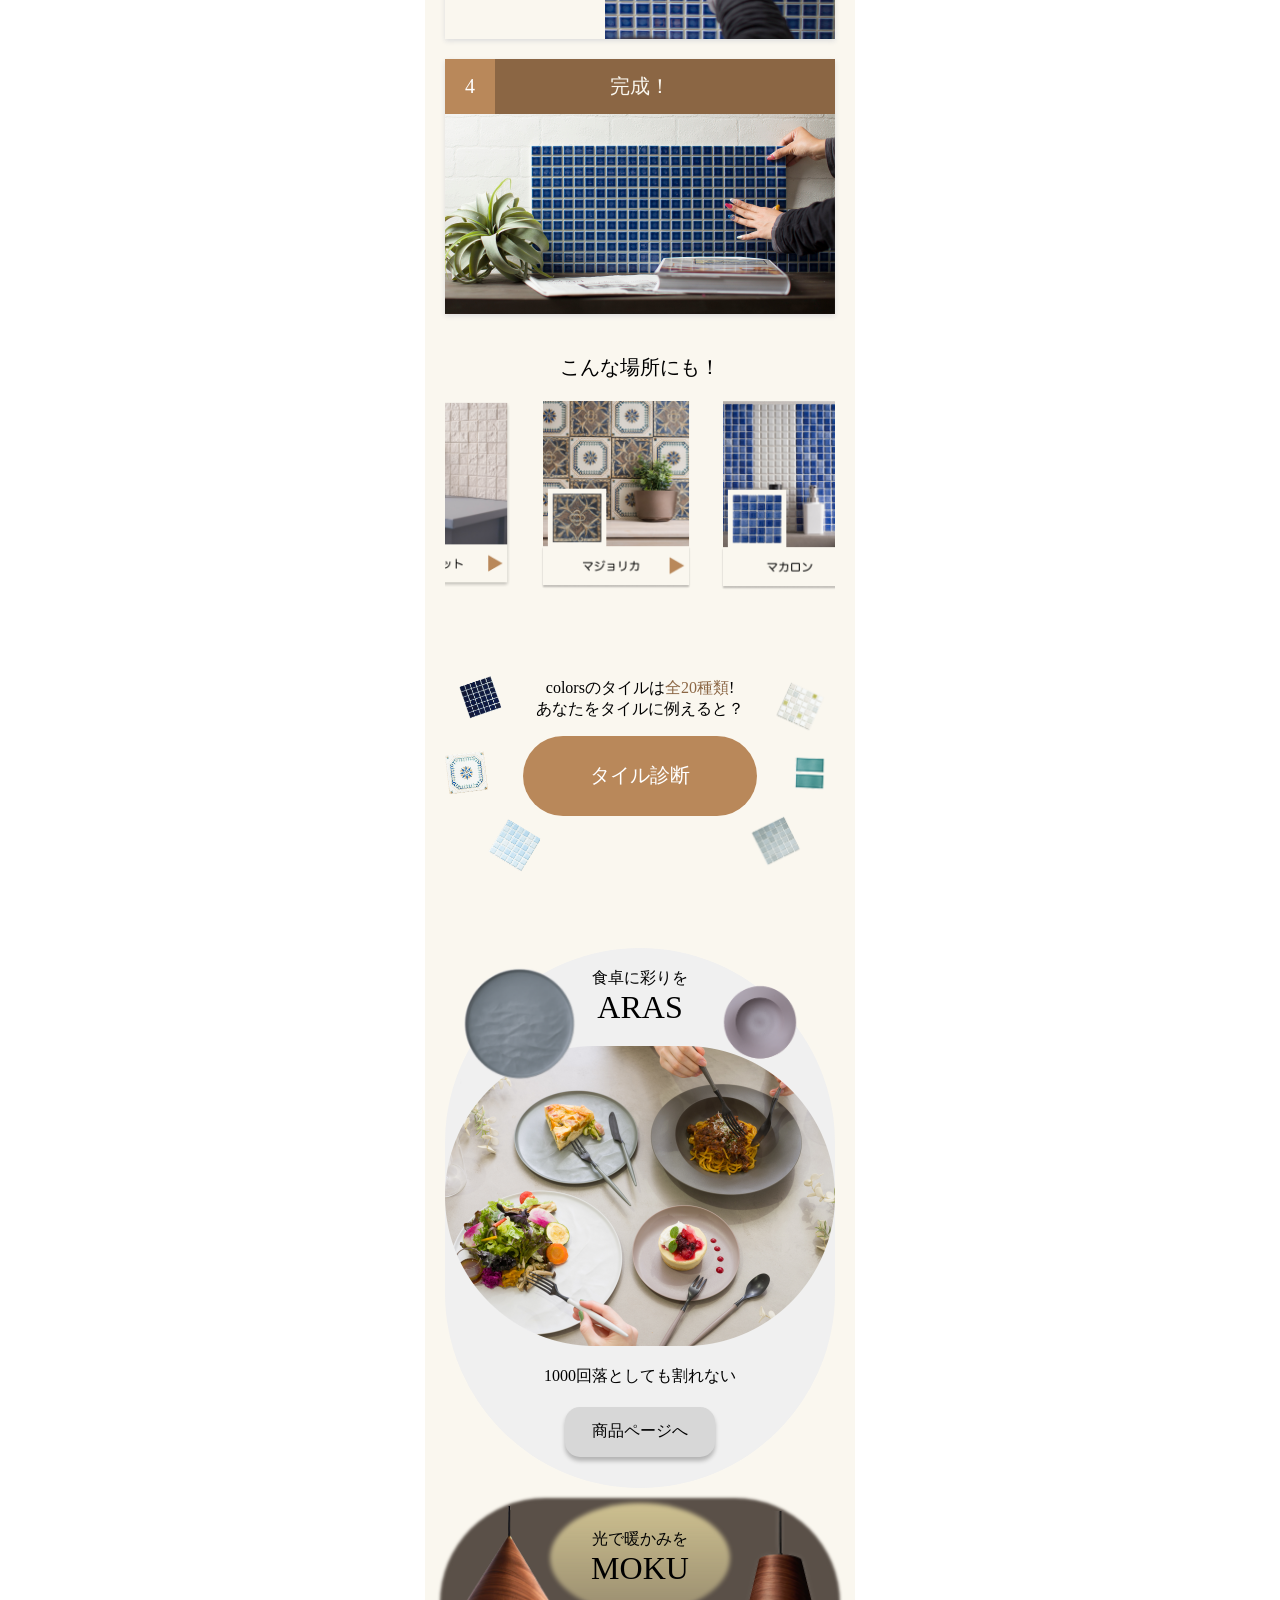
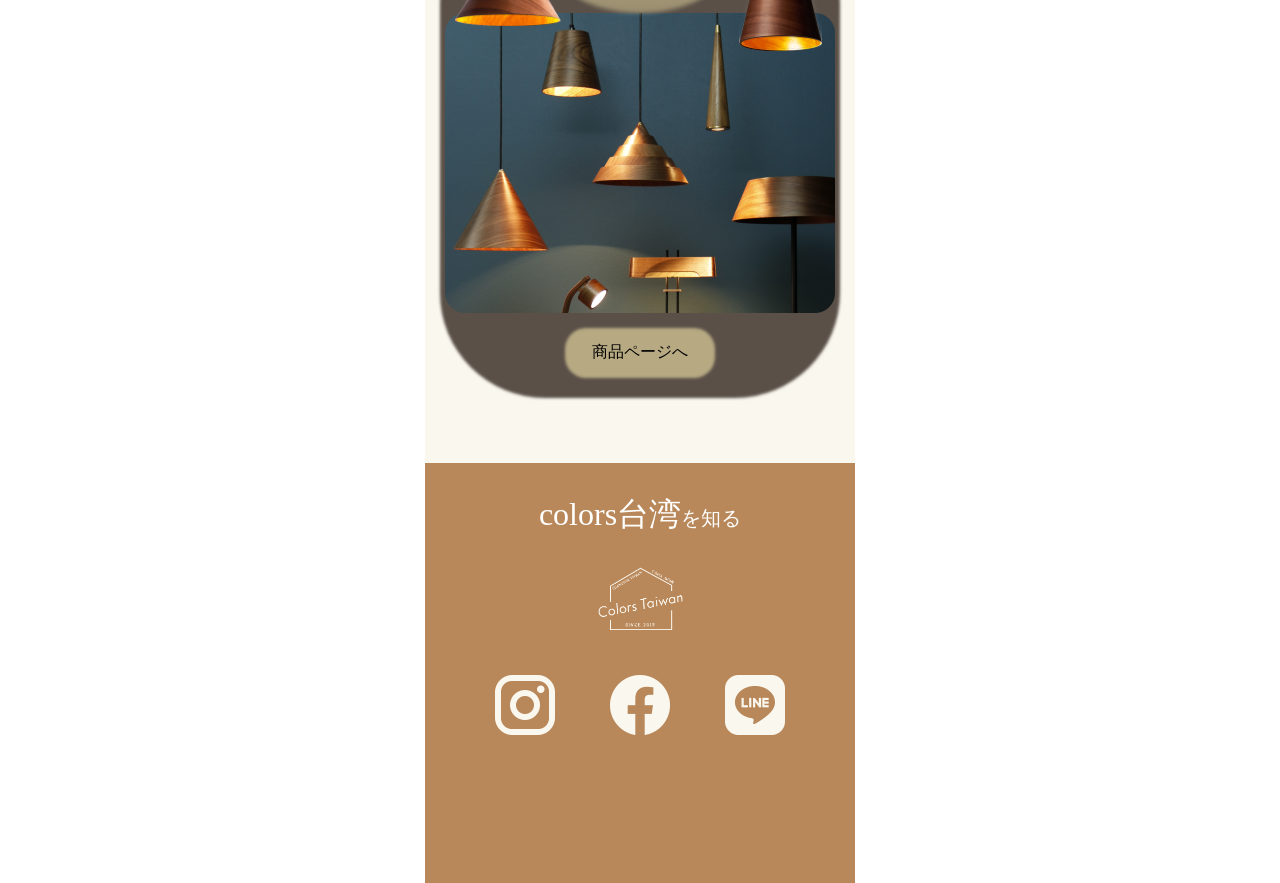
==== commit 56a4f8f9: "変更：metaタグ" ====
--- a/index.html
+++ b/index.html
@@ -4,23 +4,23 @@
     <meta charset="UTF-8">
     <meta name="viewport" content="width=device-width, initial-scale=1.0">
 
-    <title>カラーズ台湾 -  紹介サイト</title>
+    <title>カラーズ台湾 - 紹介サイト</title>
     <meta name="keywords" content="">
-    <meta name="description" content="">
+    <meta name="description" content="カラーズ台湾のLPサイト。暮らしを彩るタイルを中心に、ARASやMOKUなどのアイテムを紹介します">
 
     <!-- OGP項目 -->
     <meta property="og:type" content="website">
     <meta property="og:title" content="カラーズ台湾 - LPサイト">
-    <meta property="og:url" content="">
-    <meta property="og:description" content="">
-    <meta property="og:image" content="">
+    <!-- <meta property="og:url" content=""> -->
+    <meta property="og:description" content="カラーズ台湾のLPサイト。暮らしを彩るタイルを中心に、ARASやMOKUなどのアイテムを紹介します">
+    <!-- <meta property="og:image" content=""> -->
     <meta property="og:locale" content="ja_JP">
-    <meta property="og:site_name" content="カラーズ台湾LP">
-
-    <meta name="twitter:card" content="">
+    <meta property="og:site_name" content="カラーズ台湾LPサイト">
+
+    <meta name="twitter:card" content="summary_large_image">
     <meta name="twitter:title" content="カラーズ台湾 - LPサイト">
-    <meta name="twitter:description" content="">
-    <meta name="twitter:image" content="">
+    <meta name="twitter:description" content="カラーズ台湾のLPサイト。暮らしを彩るタイルを中心に、ARASやMOKUなどのアイテムを紹介します">
+    <!-- <meta name="twitter:image" content=""> -->
 
     <link rel="alternate" hreflang="ja" href="リンク">
 
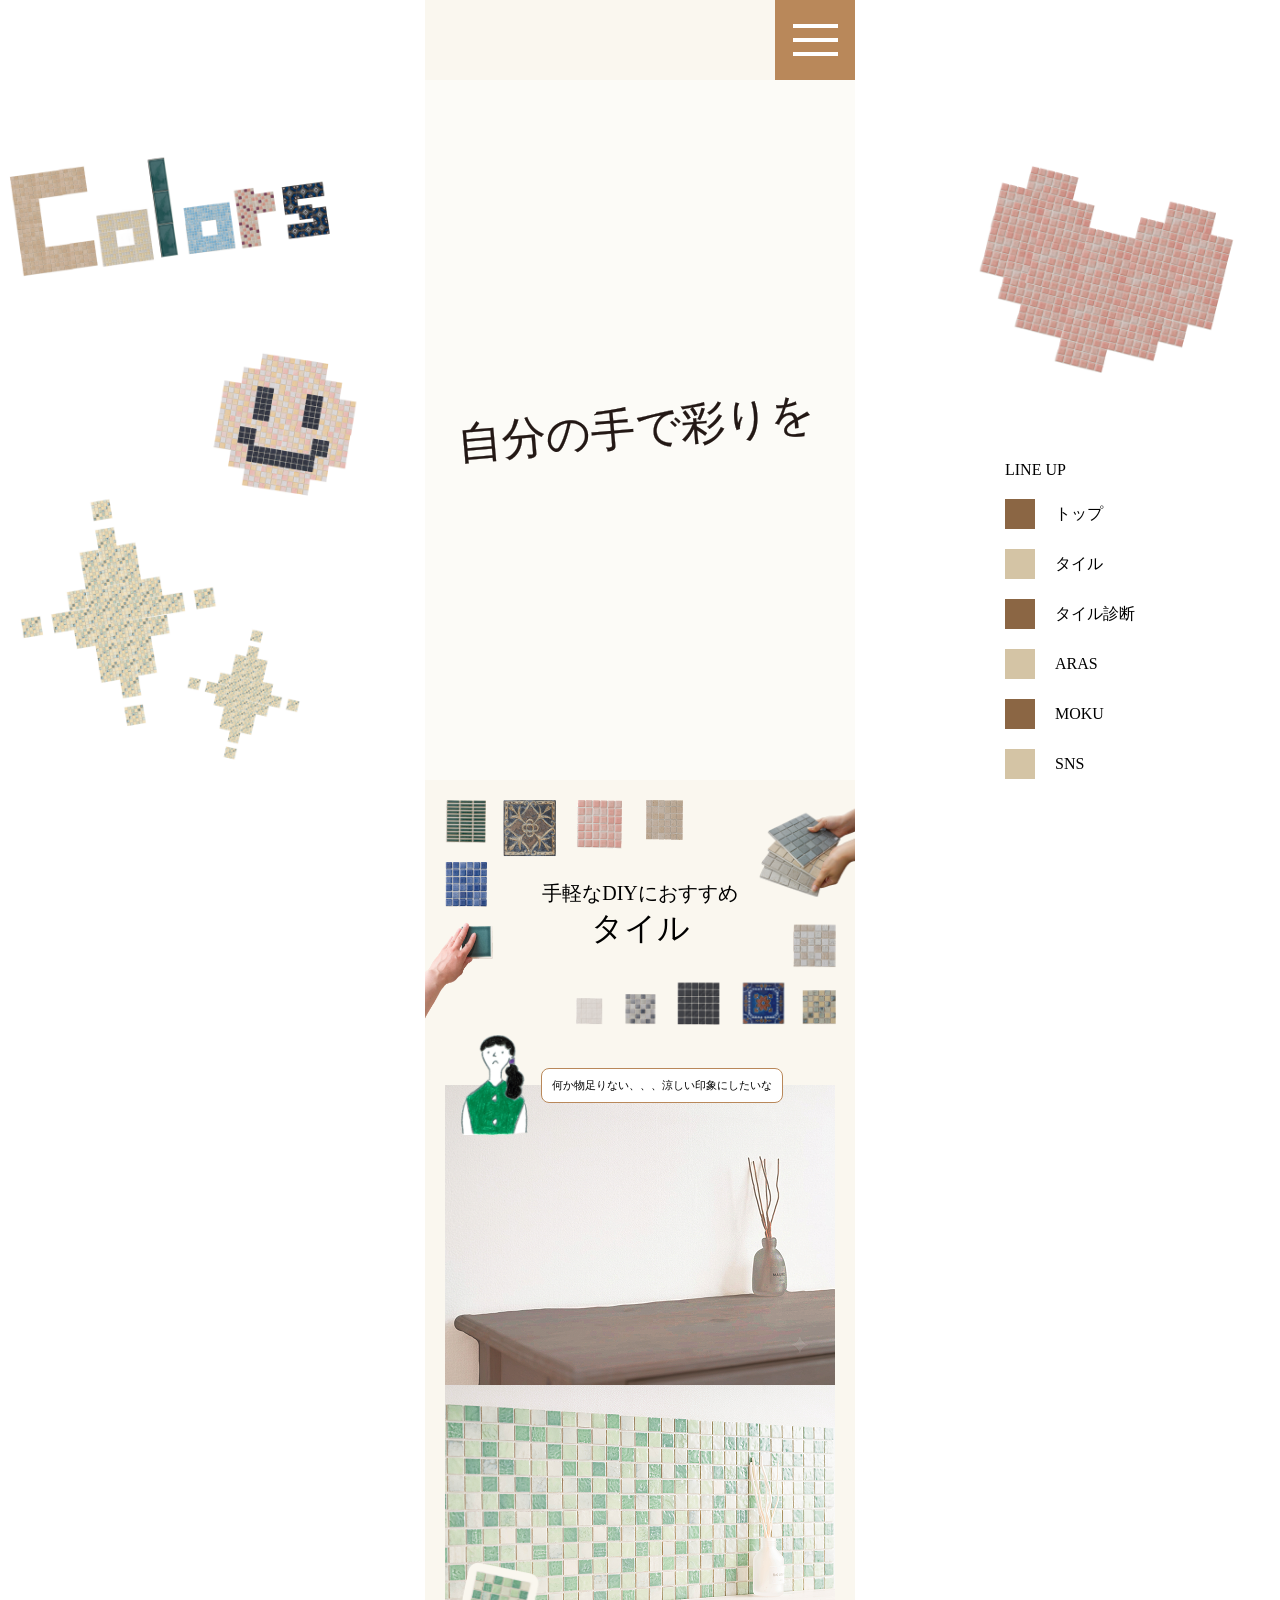
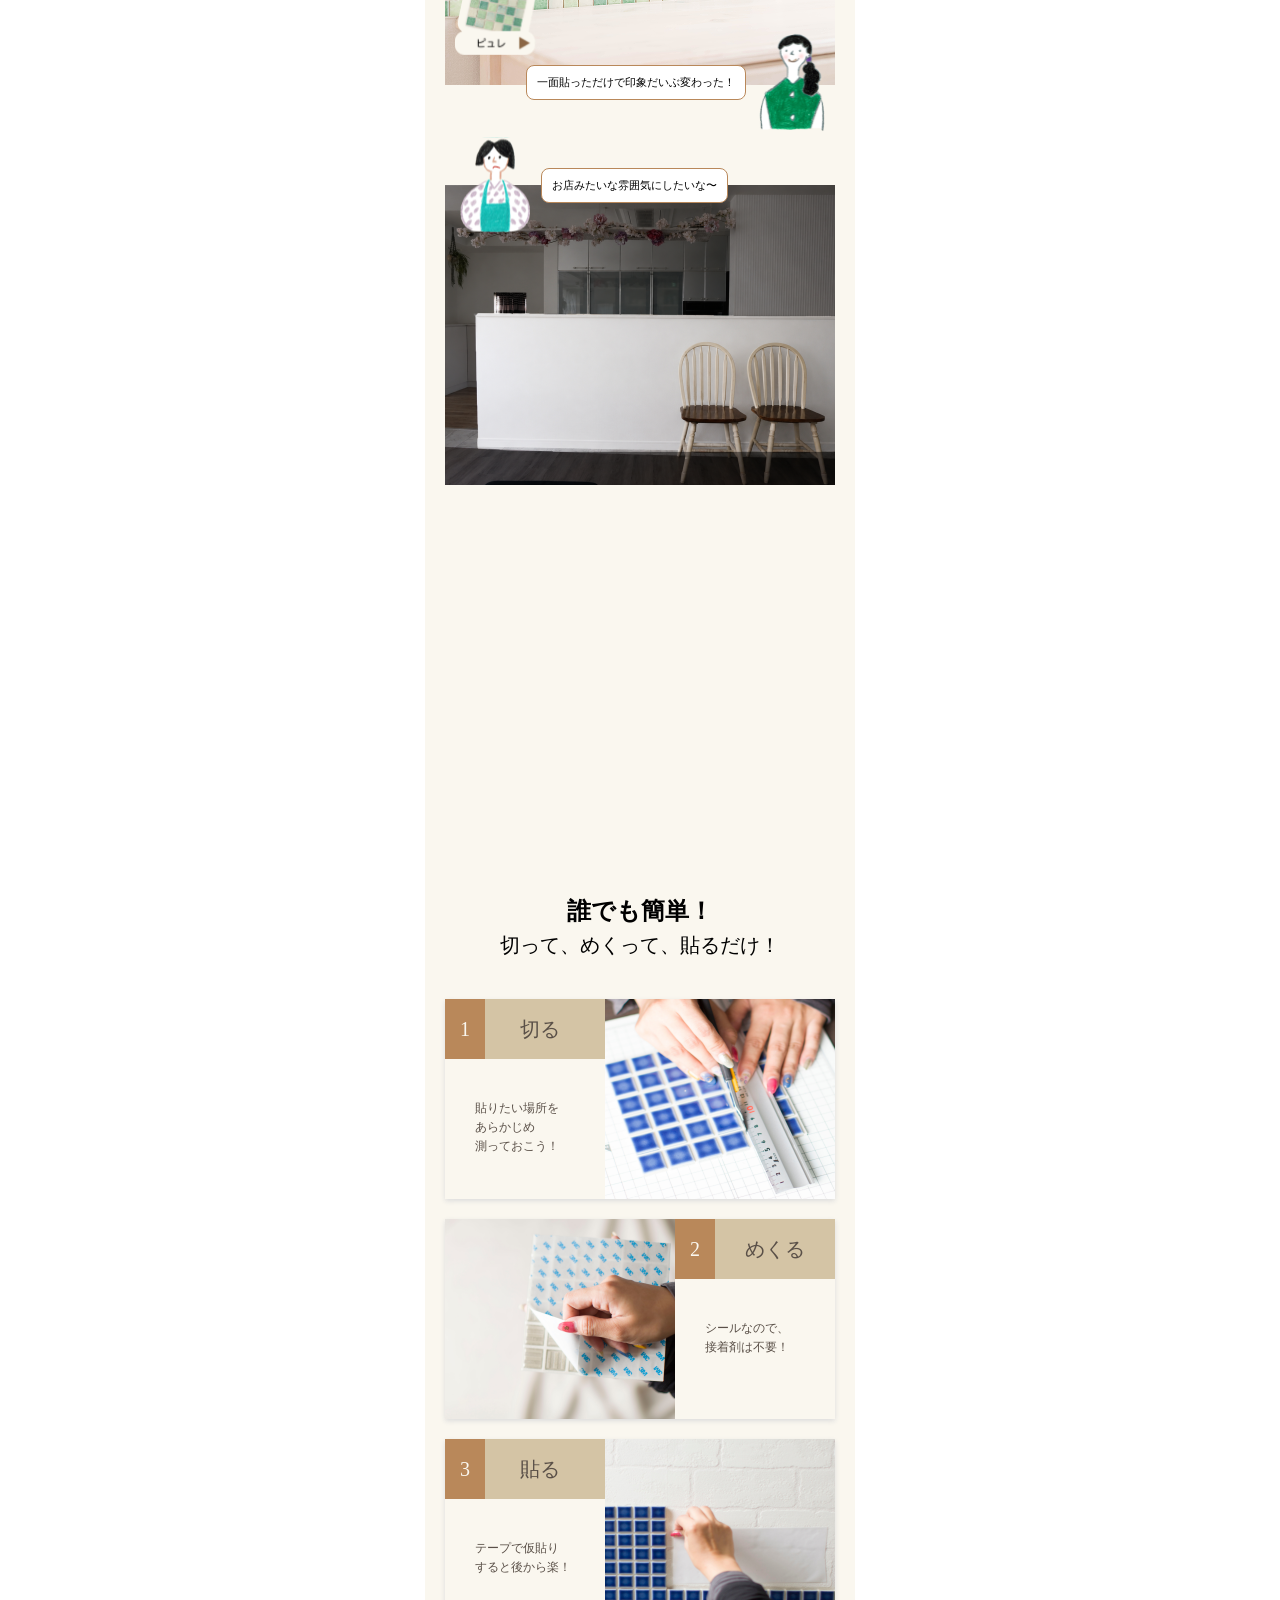
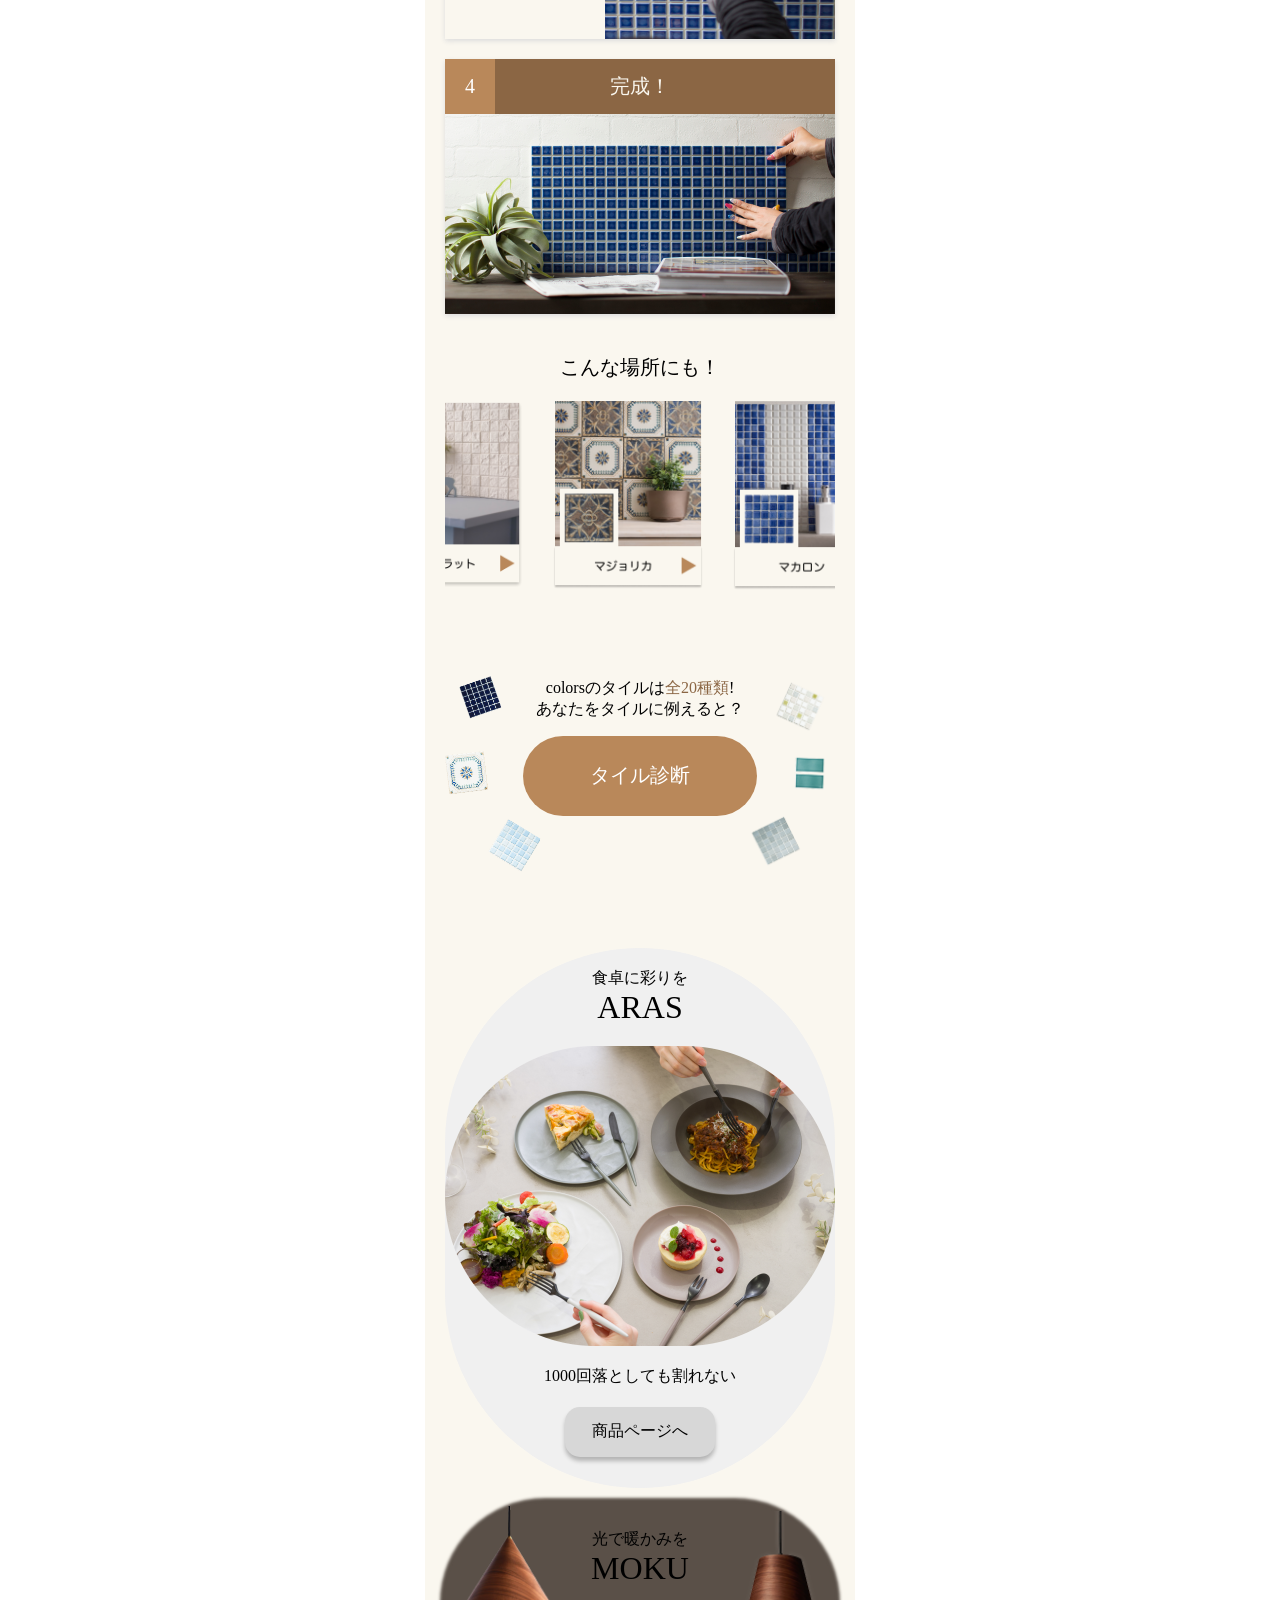
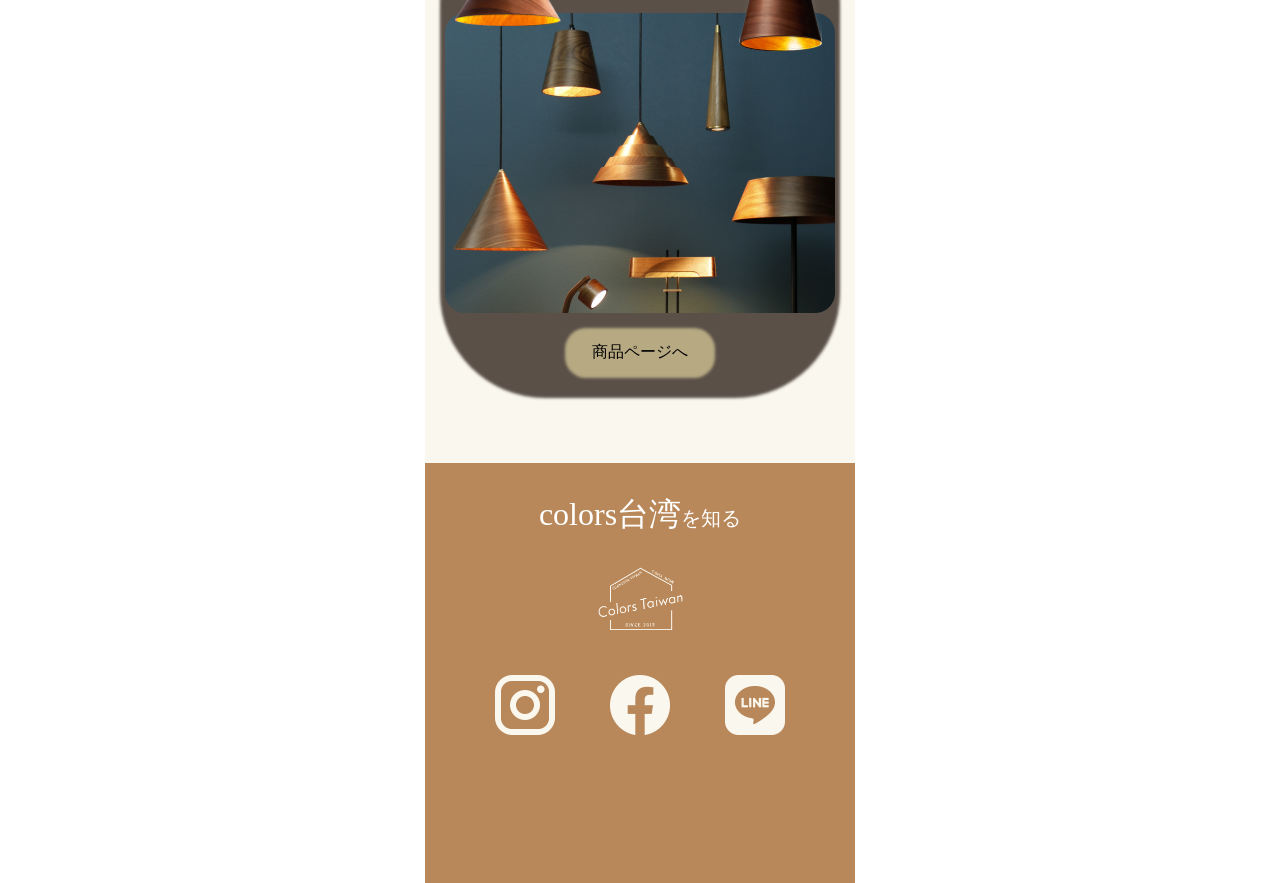
==== commit 8f68d2a4: "変更：head内favicon" ====
--- a/index.html
+++ b/index.html
@@ -22,6 +22,9 @@
     <meta name="twitter:description" content="カラーズ台湾のLPサイト。暮らしを彩るタイルを中心に、ARASやMOKUなどのアイテムを紹介します">
     <!-- <meta name="twitter:image" content=""> -->
 
+    <link rel="icon" type="image/png" href="img/favicon.png">
+    <link rel="icon" href="img/favicon.ico" sizes="any">
+
     <link rel="alternate" hreflang="ja" href="リンク">
 
 
@@ -60,8 +63,8 @@
                                 言語設定 <img src="img/downArrow.svg" alt="" class="arrow" width="150" height="150">
                             </div>
                             <ul class="language-dropdown">
-                                <li class="language-option">日本語</li>
-                                <li class="language-option">繁體中文</li>
+                                <li class="language-option" data-href="index.html">日本語</li>
+                                <li class="language-option" data-href="index-tw.html">繁體中文</li>
                             </ul>
                         </li>
                         <li class="drawer-nav-item"><a href="#top">TOP</a></li>
@@ -121,15 +124,15 @@
                     <div class="BeforeAfter">
                         <div class="scrollIn">
                             <div class="comment_before">
-                                <img src="image/ms_green_before.svg" alt="" width="70" height="103" loading="lazy">
+                                <img src="img/ms_green_before.svg" alt="" width="70" height="103" loading="lazy">
                                 <p>何か物足りない、、、涼しい印象にしたいな</p>
                             </div>
-                            <img src="image/1_before.png" alt="" width="390" height="300" loading="lazy">
-                        </div>
-                        <div class="scrollIn">
-                            <img src="image/1_after.png" alt="" width="390" height="300" loading="lazy">
+                            <img src="img/1_before.png" alt="" width="390" height="300" loading="lazy">
+                        </div>
+                        <div class="scrollIn">
+                            <img src="img/1_after.png" alt="" width="390" height="300" loading="lazy">
                             <div class="comment_after">
-                                <img src="image/ms_green_after.svg" alt="" width="70" height="103" loading="lazy">
+                                <img src="img/ms_green_after.svg" alt="" width="70" height="103" loading="lazy">
                                 <p>一面貼っただけで印象だいぶ変わった！</p>
                             </div>
                         </div>
@@ -137,16 +140,16 @@
                     </div>
                     <div class="BeforeAfter">
                         <div class="scrollIn">
-                            <img src="image/2_before.png" alt="" width="1560" height="1200" loading="lazy" class="scrollImg">
+                            <img src="img/2_before.png" alt="" width="1560" height="1200" loading="lazy" class="scrollImg">
                             <div  class="comment_before">
-                                <img src="image/ms_cook_befor.svg" alt="" width="70" height="103" loading="lazy">
+                                <img src="img/ms_cook_befor.svg" alt="" width="70" height="103" loading="lazy">
                                 <p>お店みたいな雰囲気にしたいな〜</p>
                             </div>
                         </div>
                         <div class="scrollIn">
-                            <img src="image/2_after.png" alt="" width="1560" height="1200" loading="lazy" class="scrollImg">
+                            <img src="img/2_after.png" alt="" width="1560" height="1200" loading="lazy" class="scrollImg">
                             <div class="comment_after">
-                                <img src="image/ms_cook_after.svg" alt="" width="70" height="103" loading="lazy">
+                                <img src="img/ms_cook_after.svg" alt="" width="70" height="103" loading="lazy">
                                 <p>華やかになった！早速友達を呼んでみようっと！</p>
                             </div>
                         </div>
@@ -160,7 +163,7 @@
                             <h3>切って、めくって、貼るだけ！</h3>
                         </div>
 
-                        <div class="flow-box">
+                        <div class="flow-box scrollIn">
                             <div class="text-content">
                                 <h4 class="flowTitle"><span>1</span>切る</h4>
                                 <p>貼りたい場所を<br>あらかじめ<br>測っておこう！</p>
@@ -168,7 +171,7 @@
                             <img src="img/flow01.png" alt="タイルを切る" width="1000" height="800" loading="lazy">
                         </div>
 
-                        <div class="flow-box">
+                        <div class="flow-box scrollIn">
                             <img src="img/flow02.png" alt="タイルをめくる" width="1000" height="800" loading="lazy">
                             <div class="text-content">
                                 <h4 class="flowTitle flowSecondTitle"><span>2</span>めくる</h4>
@@ -176,7 +179,7 @@
                             </div>
                         </div>
 
-                        <div class="flow-box">
+                        <div class="flow-box scrollIn">
                             <div class="text-content">
                                 <h4 class="flowTitle"><span>3</span>貼る</h4>
                                 <p>テープで仮貼り<br>すると後から楽！</p>
@@ -184,7 +187,7 @@
                             <img src="img/flow03.png" alt="タイルを貼る" width="1000" height="800" loading="lazy">
                         </div>
 
-                        <div class="flow-box flowLast">
+                        <div class="flow-box flowLast scrollIn">
                             <div class="text-content">
                                 <h4 class="flowTitle"><span>4</span>完成！</h4>
                             </div>
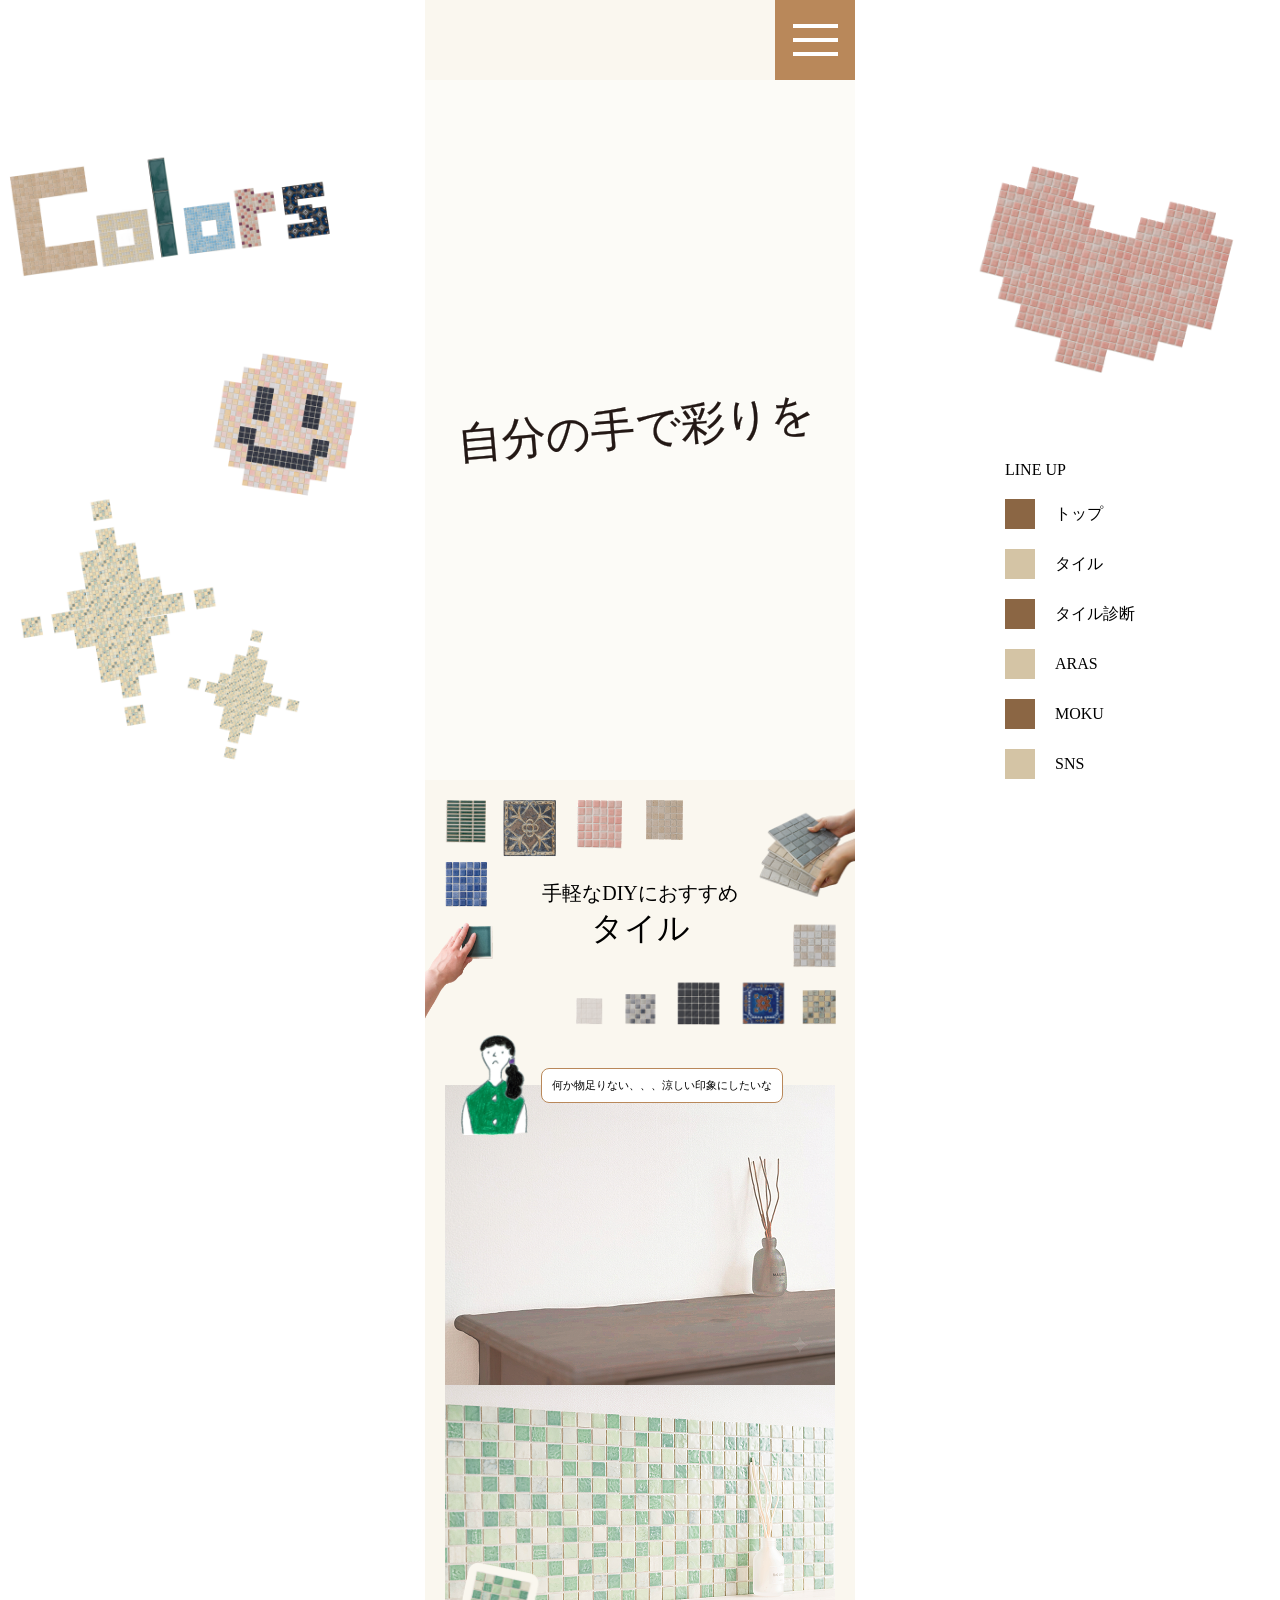
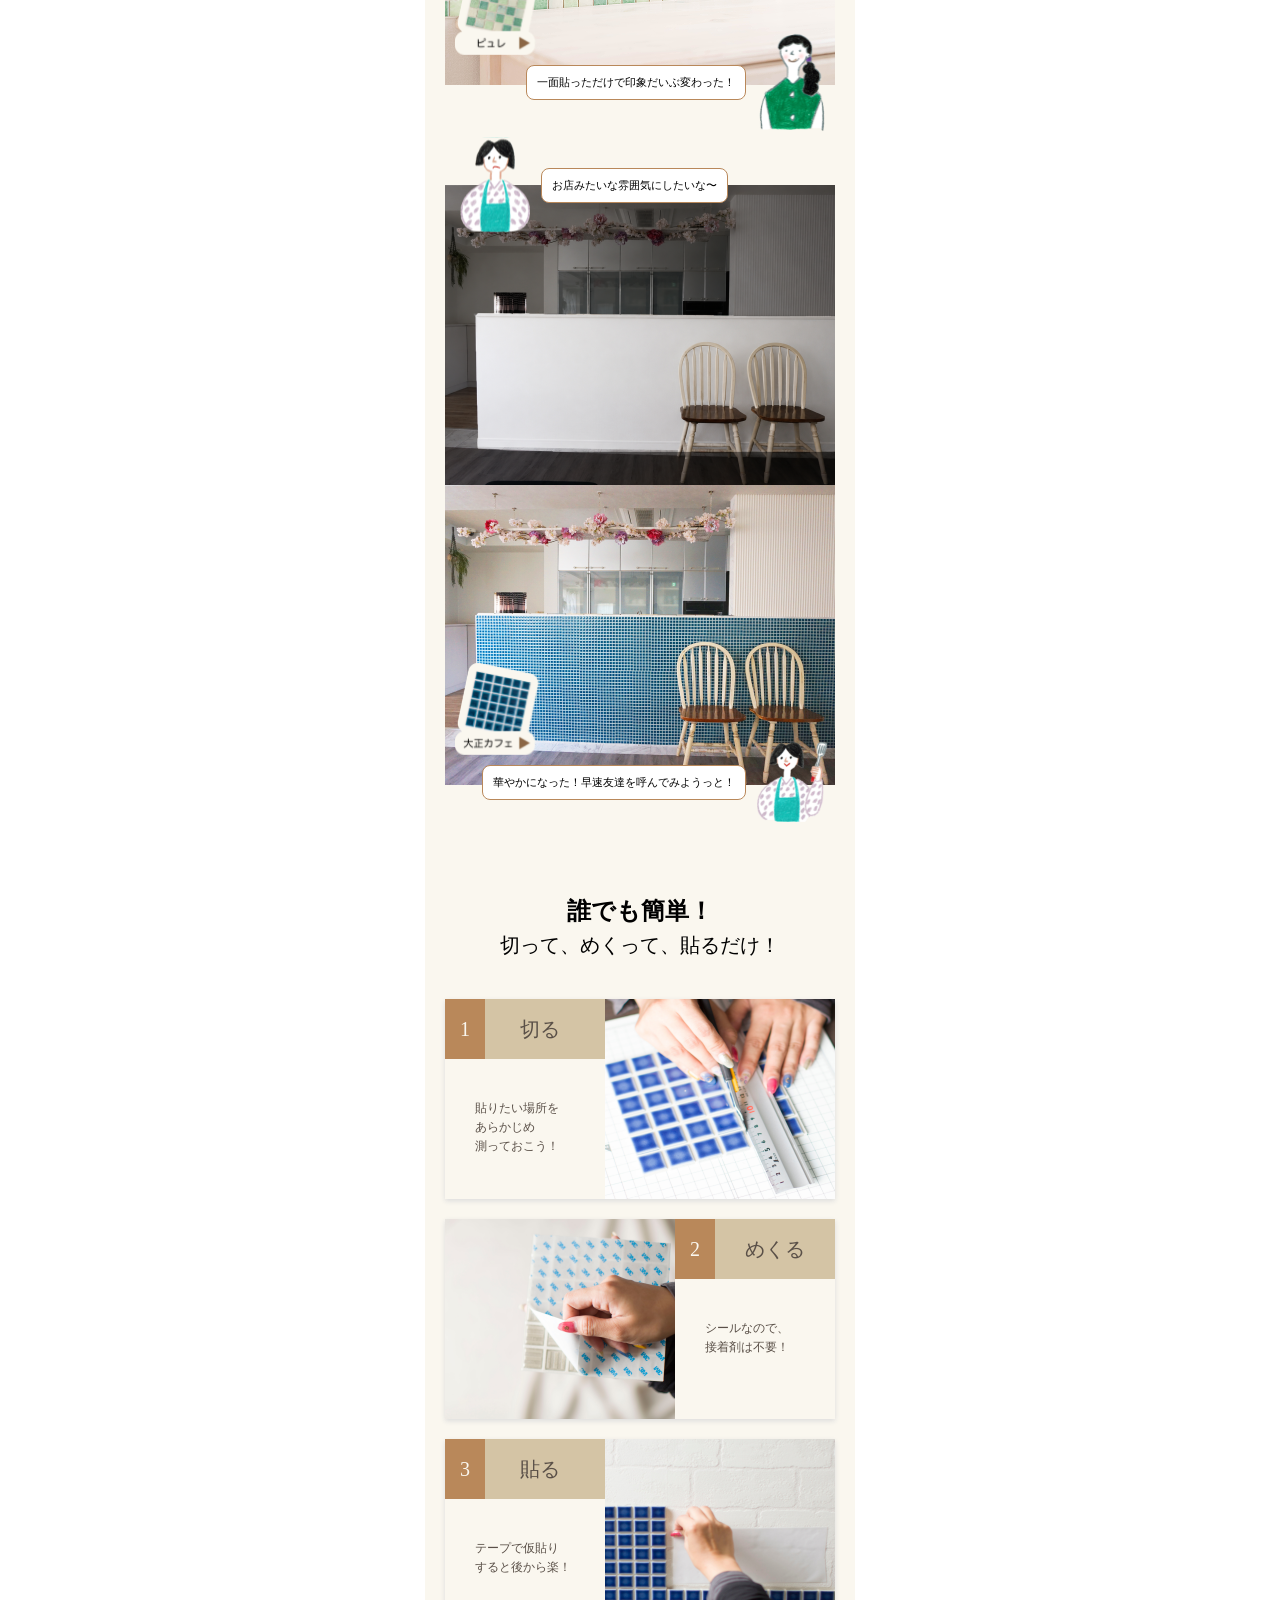
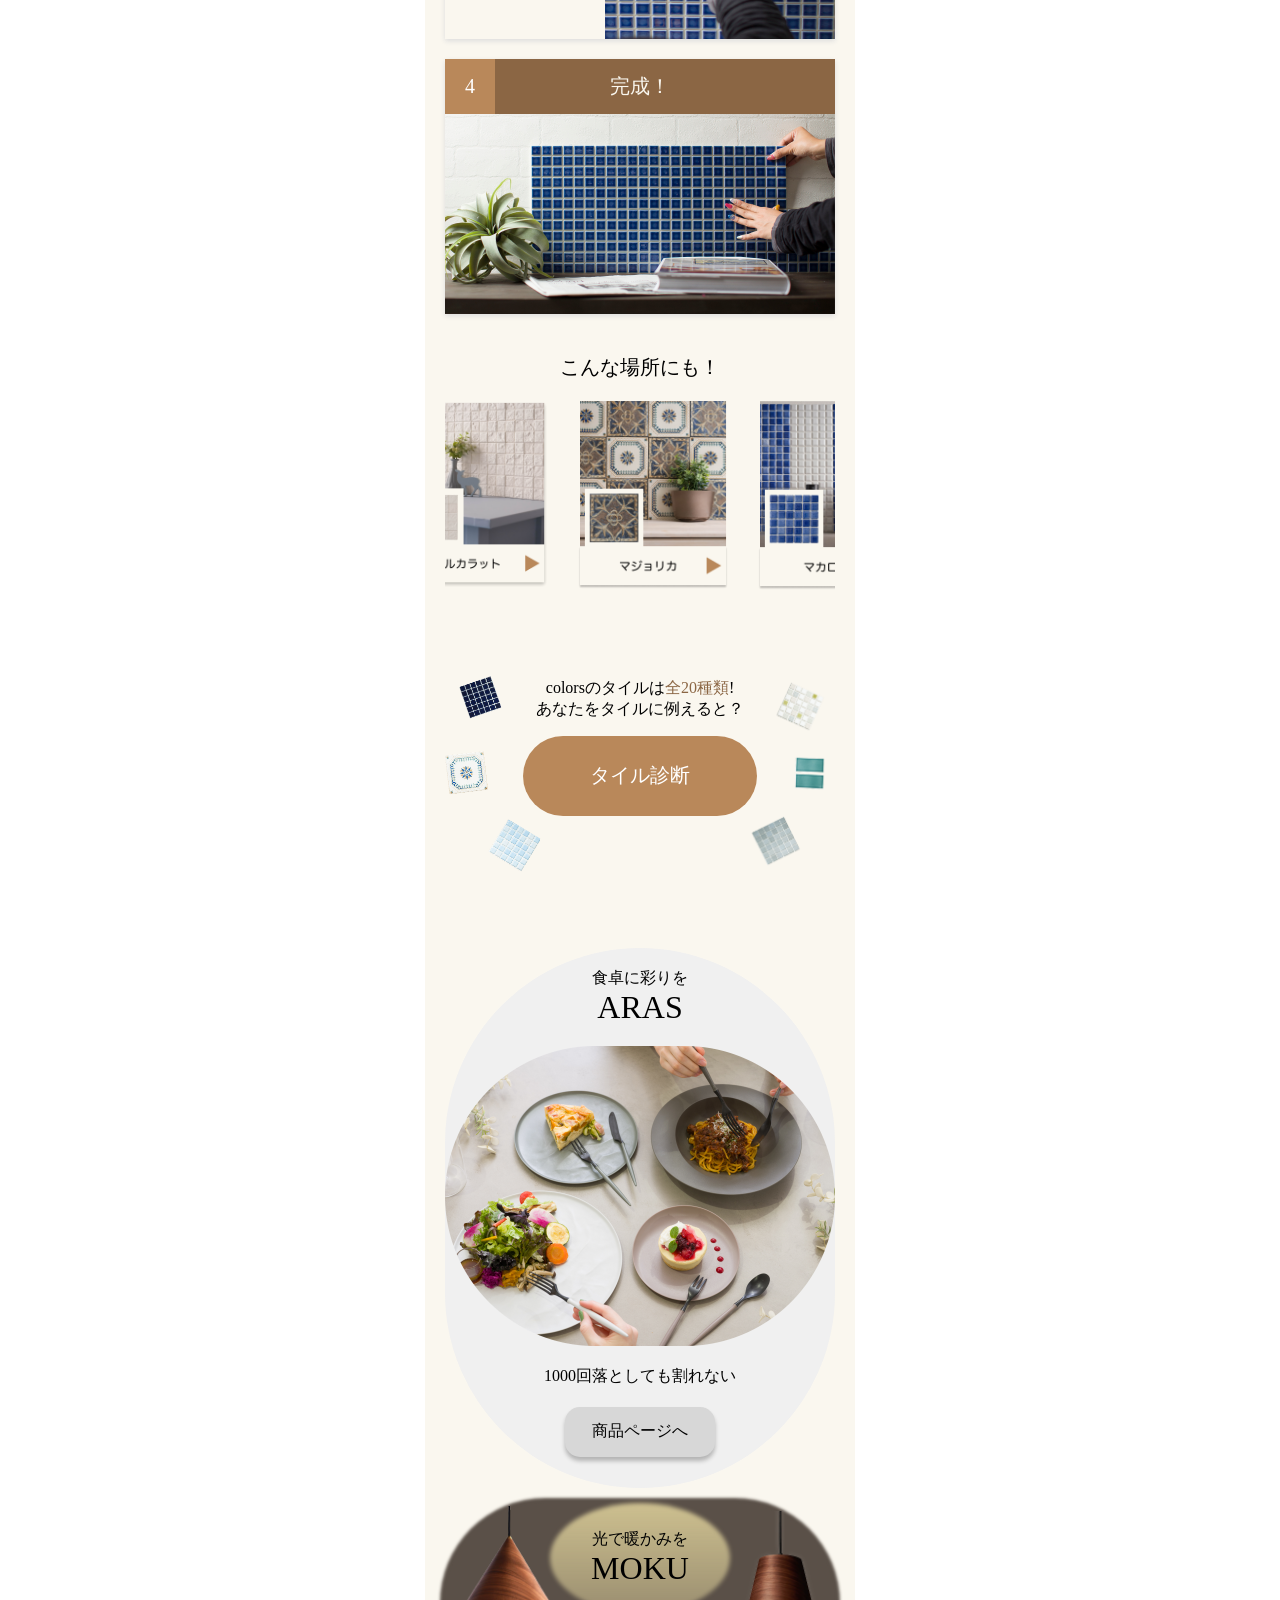
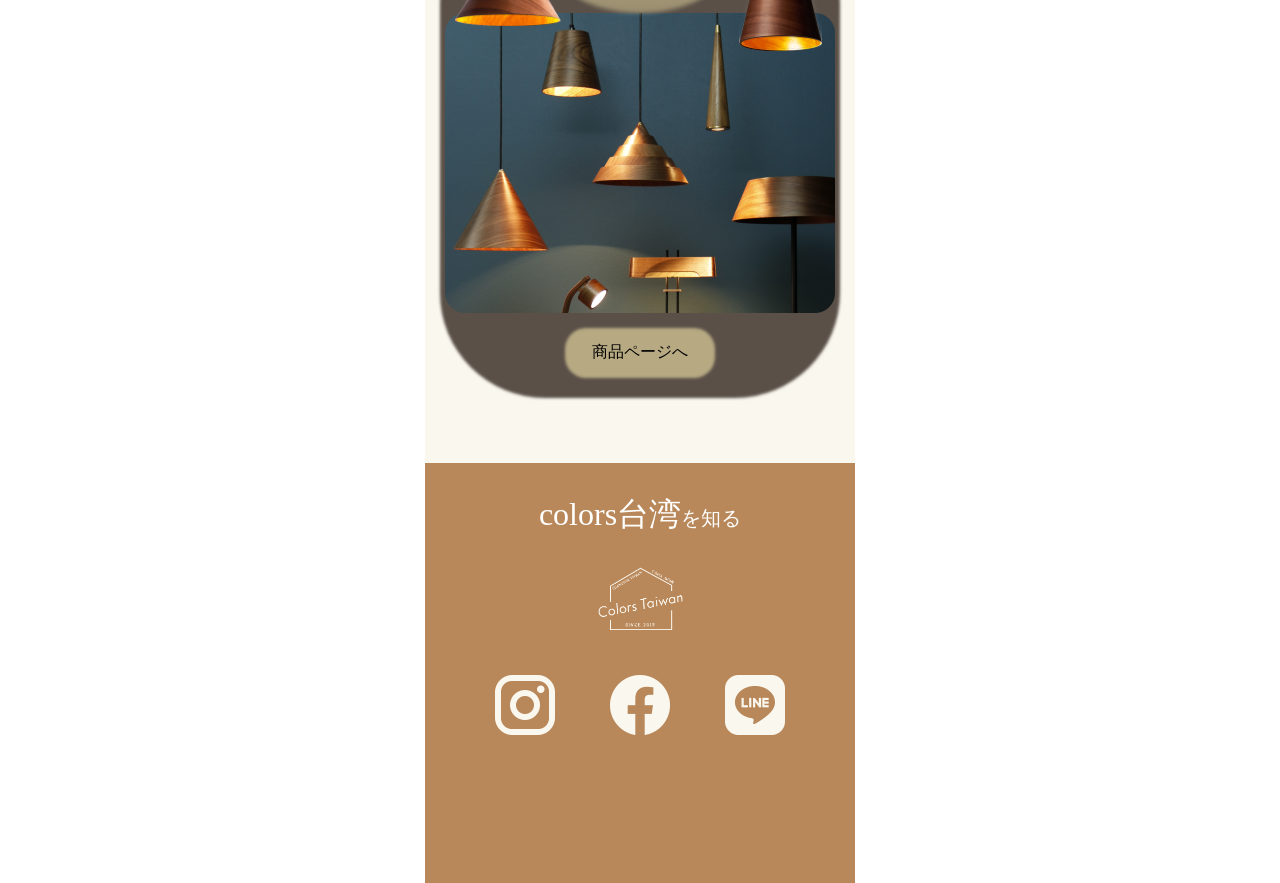
==== commit 92765a00: "変更：アニメーション（キャッチコピー、タイルフロー）" ====
--- a/index.html
+++ b/index.html
@@ -84,7 +84,7 @@
                     <!-- 日本語ver -->
                     <svg id="svgMask" xmlns="http://www.w3.org/2000/svg" viewBox="0 0 395.77 54.11">
                         <mask id="txt-mask">
-                            <path id="mainTxt" class="cls-1" d="M29.79,1.72c-2.18,1.32-15.09,7.05-17.46,7.78s2.24-1.58,2.31.4-.73,35.25-.73,37.7-5.68-28.19,2.57-30.24,16.77-5.22,17.69-2.31,2.44,28.85,2.44,32.08S3.34,29.7,15.95,27.13s17.03-3.3,18.75-3.04-25.94,13.4-19.54,12.68,17.36-2.51,19.67-2.77-24.23,13.2-19.81,13.07,16.83-1.19,20.2-2.44S72.4-.67,67.64,9.76s-9.48,15.81-11.4,19.11,15.03-25.84,19.12-22.67,16.17,11.49,18.81,13.73-36.15,1.19-31.42,8.38c1.65,2.51,18.95-8.58,21.59-5.15s-.43,17.53-3.46,22.02-5.58,3.27-6.84-.17.2-24.89-2.11-18.48-10.83,17.82-12.81,20.93S128.54,8.88,125.31,18.55s-7.99,15.49-10.19,15.79c-4.37.59-5.43-4.41-4.24-6.96s11.77-11.34,18.16-10,6.96,5.93,5.6,9.49-8.02,10.86-11.58,13.92S187.45,1.07,179.13,2.94s-8,.6-9.66,1.92-7.73,13.46-4.9,12.96,14.95-3.9,17.11-5.48-28.82,17.86-22.84,16.86,29.41-9.64,31.56-12.04-15.53-16.45-15.37-8.89,2.66,37.79,1.16,38.96-4.9-.91-5.81-3.41,33.14-29.07,38.54-28.08,18.36-.17,25-2.49-8.39,3.8-11.8,12.71c-3.68,9.63-.66,14.37,8.06,15.03s4.65-24.34,6.4-23.18,1.99,1.5,2.74,2.58-2.74-5.73-.08-5.32,3.74,1.41,4.9,2.16,31.81-14.79,25.25-13.29-12.88,2.24-15.45,4.15,1.74,3.24,1.74,5.32,2.24,6.31,2.49,7.39,1.74-11.21,2.91-9.64,1.91,4.24,1.91,5.9,6.65-11.3,7.64-8.31.58,6.15-.91,8.06-5.9,6.48-8.72,8.56-15.53,6.98-7.73,5.65,20.27-5.98,23.42-9.14-13.21-3.65-12.46,1.66,2.41,21.02,1.5,21.93-3.65,2.99-5.48,1.25-1.66-1.99-2.58-3.41-1.66-8.56-1.66-5.15.08,5.23-.58,7.64,17.11-13.12,18.36-10.96,3.57,8.47,4.4,10.88,12.04-49.26,9.39-41.12-4.4,9.55-3.24,10.22,4.98-.58,4.4,2.08-4.49,7.17-2.33,8.91,2.91-.19,2.74,4.87-1.99,12.63-3.41,17.03,25.1-44.14,27.33-40.54c2.8,4.53-.72,11.69-.72,18s-.61,8.66,1.39,10.32-3.32-5.98.33-12.79,9.22-9.47,11.71-7.97,4.4,10.63,2.49,18.03-4.97,14.83-8.87,16.25,33.72-36.89,40.02-36.02,18.86-2.24,20.6-3.07-15.2-9.8-12.96-4.32,2.49,7.73.33,12.04-8.03,8.25-9.94,11.25,6.72-8.08,11.87-6.34,3.05,7.87,3.47,12.77,16.54-16.43,11.31-14.52-14.51,8.99-16.95,11.21c-4.06,3.71-5.78,8.88.58,11.8,5.07,2.33,12.05-1.33,15.62-3.16"/>
+                            <path id="mainTxt" class="cls-1 mainJa" d="M29.79,1.72c-2.18,1.32-15.09,7.05-17.46,7.78s2.24-1.58,2.31.4-.73,35.25-.73,37.7-5.68-28.19,2.57-30.24,16.77-5.22,17.69-2.31,2.44,28.85,2.44,32.08S3.34,29.7,15.95,27.13s17.03-3.3,18.75-3.04-25.94,13.4-19.54,12.68,17.36-2.51,19.67-2.77-24.23,13.2-19.81,13.07,16.83-1.19,20.2-2.44S72.4-.67,67.64,9.76s-9.48,15.81-11.4,19.11,15.03-25.84,19.12-22.67,16.17,11.49,18.81,13.73-36.15,1.19-31.42,8.38c1.65,2.51,18.95-8.58,21.59-5.15s-.43,17.53-3.46,22.02-5.58,3.27-6.84-.17.2-24.89-2.11-18.48-10.83,17.82-12.81,20.93S128.54,8.88,125.31,18.55s-7.99,15.49-10.19,15.79c-4.37.59-5.43-4.41-4.24-6.96s11.77-11.34,18.16-10,6.96,5.93,5.6,9.49-8.02,10.86-11.58,13.92S187.45,1.07,179.13,2.94s-8,.6-9.66,1.92-7.73,13.46-4.9,12.96,14.95-3.9,17.11-5.48-28.82,17.86-22.84,16.86,29.41-9.64,31.56-12.04-15.53-16.45-15.37-8.89,2.66,37.79,1.16,38.96-4.9-.91-5.81-3.41,33.14-29.07,38.54-28.08,18.36-.17,25-2.49-8.39,3.8-11.8,12.71c-3.68,9.63-.66,14.37,8.06,15.03s4.65-24.34,6.4-23.18,1.99,1.5,2.74,2.58-2.74-5.73-.08-5.32,3.74,1.41,4.9,2.16,31.81-14.79,25.25-13.29-12.88,2.24-15.45,4.15,1.74,3.24,1.74,5.32,2.24,6.31,2.49,7.39,1.74-11.21,2.91-9.64,1.91,4.24,1.91,5.9,6.65-11.3,7.64-8.31.58,6.15-.91,8.06-5.9,6.48-8.72,8.56-15.53,6.98-7.73,5.65,20.27-5.98,23.42-9.14-13.21-3.65-12.46,1.66,2.41,21.02,1.5,21.93-3.65,2.99-5.48,1.25-1.66-1.99-2.58-3.41-1.66-8.56-1.66-5.15.08,5.23-.58,7.64,17.11-13.12,18.36-10.96,3.57,8.47,4.4,10.88,12.04-49.26,9.39-41.12-4.4,9.55-3.24,10.22,4.98-.58,4.4,2.08-4.49,7.17-2.33,8.91,2.91-.19,2.74,4.87-1.99,12.63-3.41,17.03,25.1-44.14,27.33-40.54c2.8,4.53-.72,11.69-.72,18s-.61,8.66,1.39,10.32-3.32-5.98.33-12.79,9.22-9.47,11.71-7.97,4.4,10.63,2.49,18.03-4.97,14.83-8.87,16.25,33.72-36.89,40.02-36.02,18.86-2.24,20.6-3.07-15.2-9.8-12.96-4.32,2.49,7.73.33,12.04-8.03,8.25-9.94,11.25,6.72-8.08,11.87-6.34,3.05,7.87,3.47,12.77,16.54-16.43,11.31-14.52-14.51,8.99-16.95,11.21c-4.06,3.71-5.78,8.88.58,11.8,5.07,2.33,12.05-1.33,15.62-3.16"/>
                         </mask>
                         <image href="img/maskTxt.svg" width="100%" mask="url(#txt-mask)" />
                     </svg>
--- a/css/index.css
+++ b/css/index.css
@@ -288,12 +288,14 @@
     stroke-dasharray: 2000; 
     stroke-dashoffset: 1870; 
     shape-rendering: geometricPrecision;
-
+}
+.mainJa{
     /* 日本ver */
     animation: draw 7s ease forwards;
-
+}
+.mainTw{
     /* 台湾ver */
-    /* animation: draw 5s ease forwards; */
+    animation: draw 5s ease forwards;
 }
 @keyframes draw {
     to {
@@ -462,6 +464,20 @@
     img {
         object-fit: cover;
     }
+    /* アニメーション設定 */
+    .flow-box.scrollIn {
+    opacity: 0;
+    }
+    .flow-box.bottomIn{
+    animation: slideIn 1s forwards;
+    animation-delay: .3s;
+    }
+    
+    /* ディレイを設定 */
+    .flow-box:nth-of-type(1).bottomIn{ animation-delay: .1s; }
+    .flow-box:nth-of-type(2).bottomIn{ animation-delay: .2s; }
+    .flow-box:nth-of-type(3).bottomIn{ animation-delay: .3s; }
+    .flow-box:nth-of-type(4).bottomIn{ animation-delay: .4s; }
 }
 .phrase{
     padding-top: 60px;
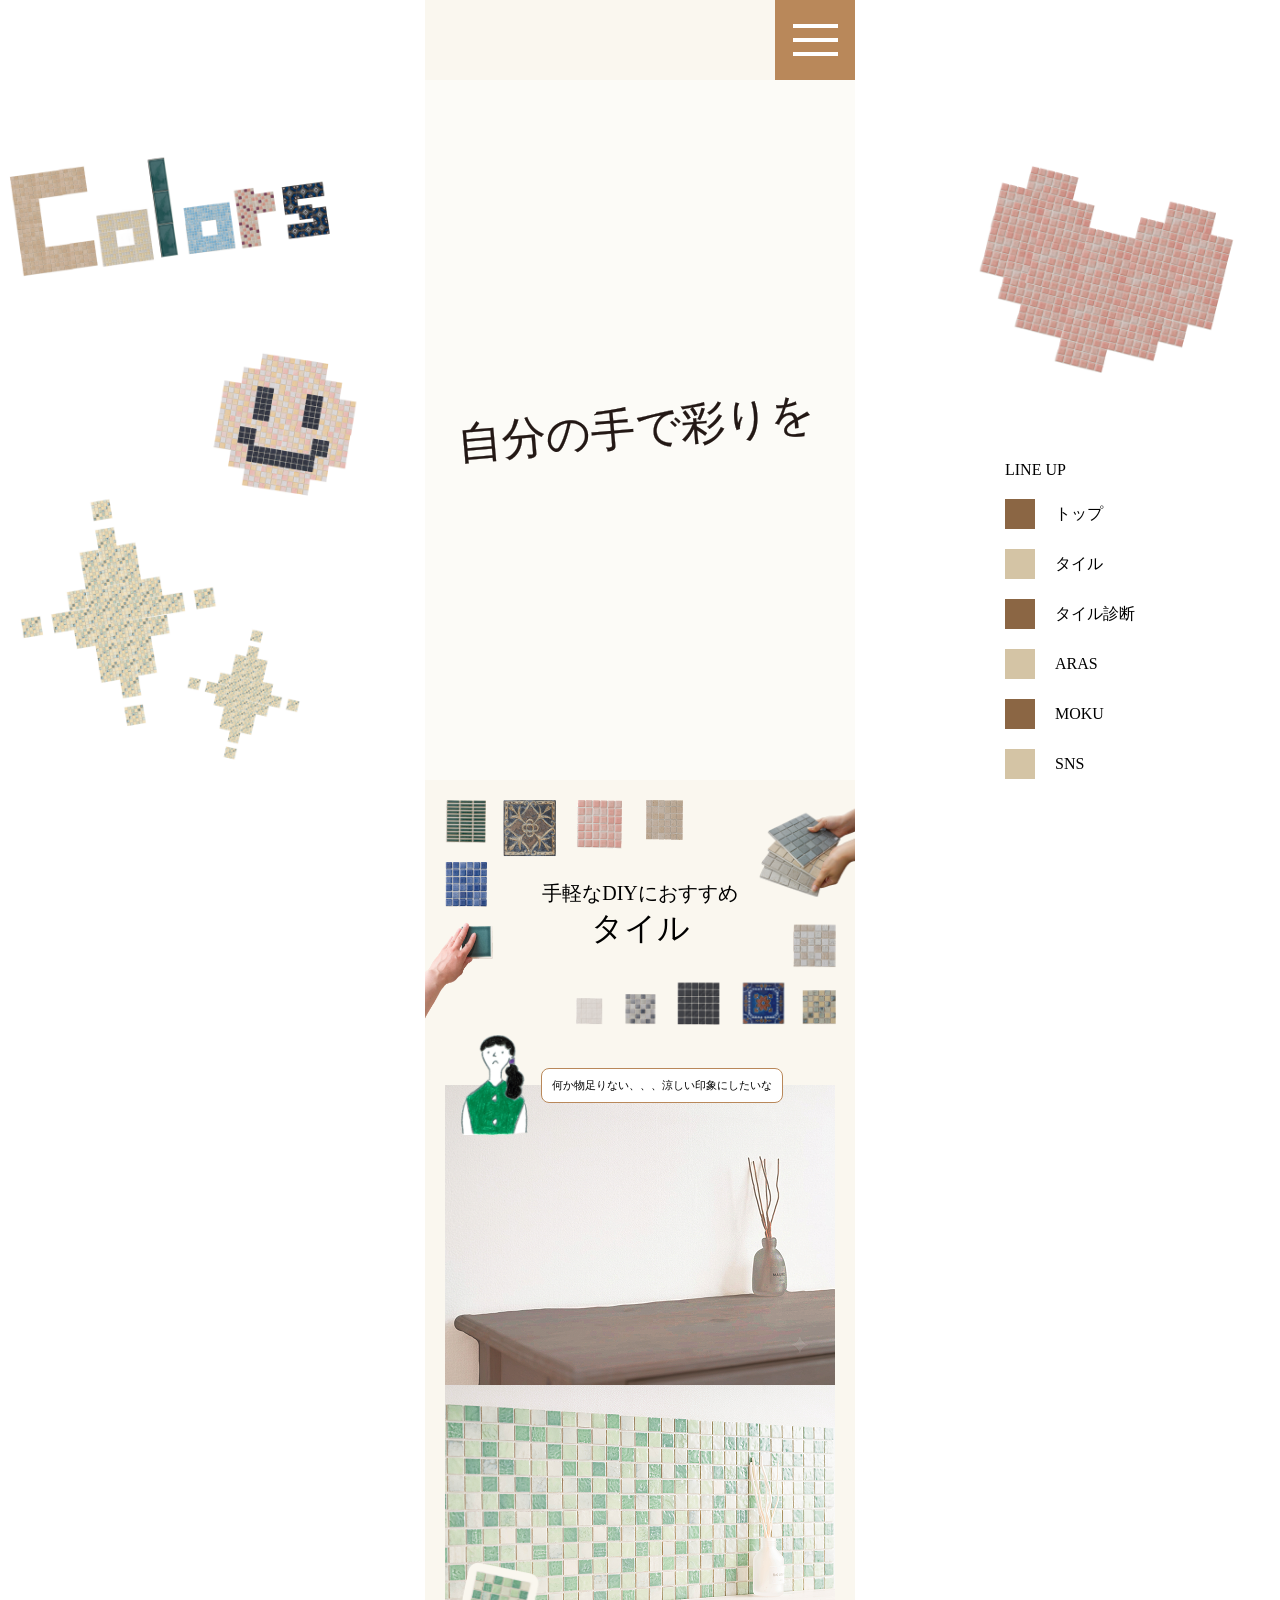
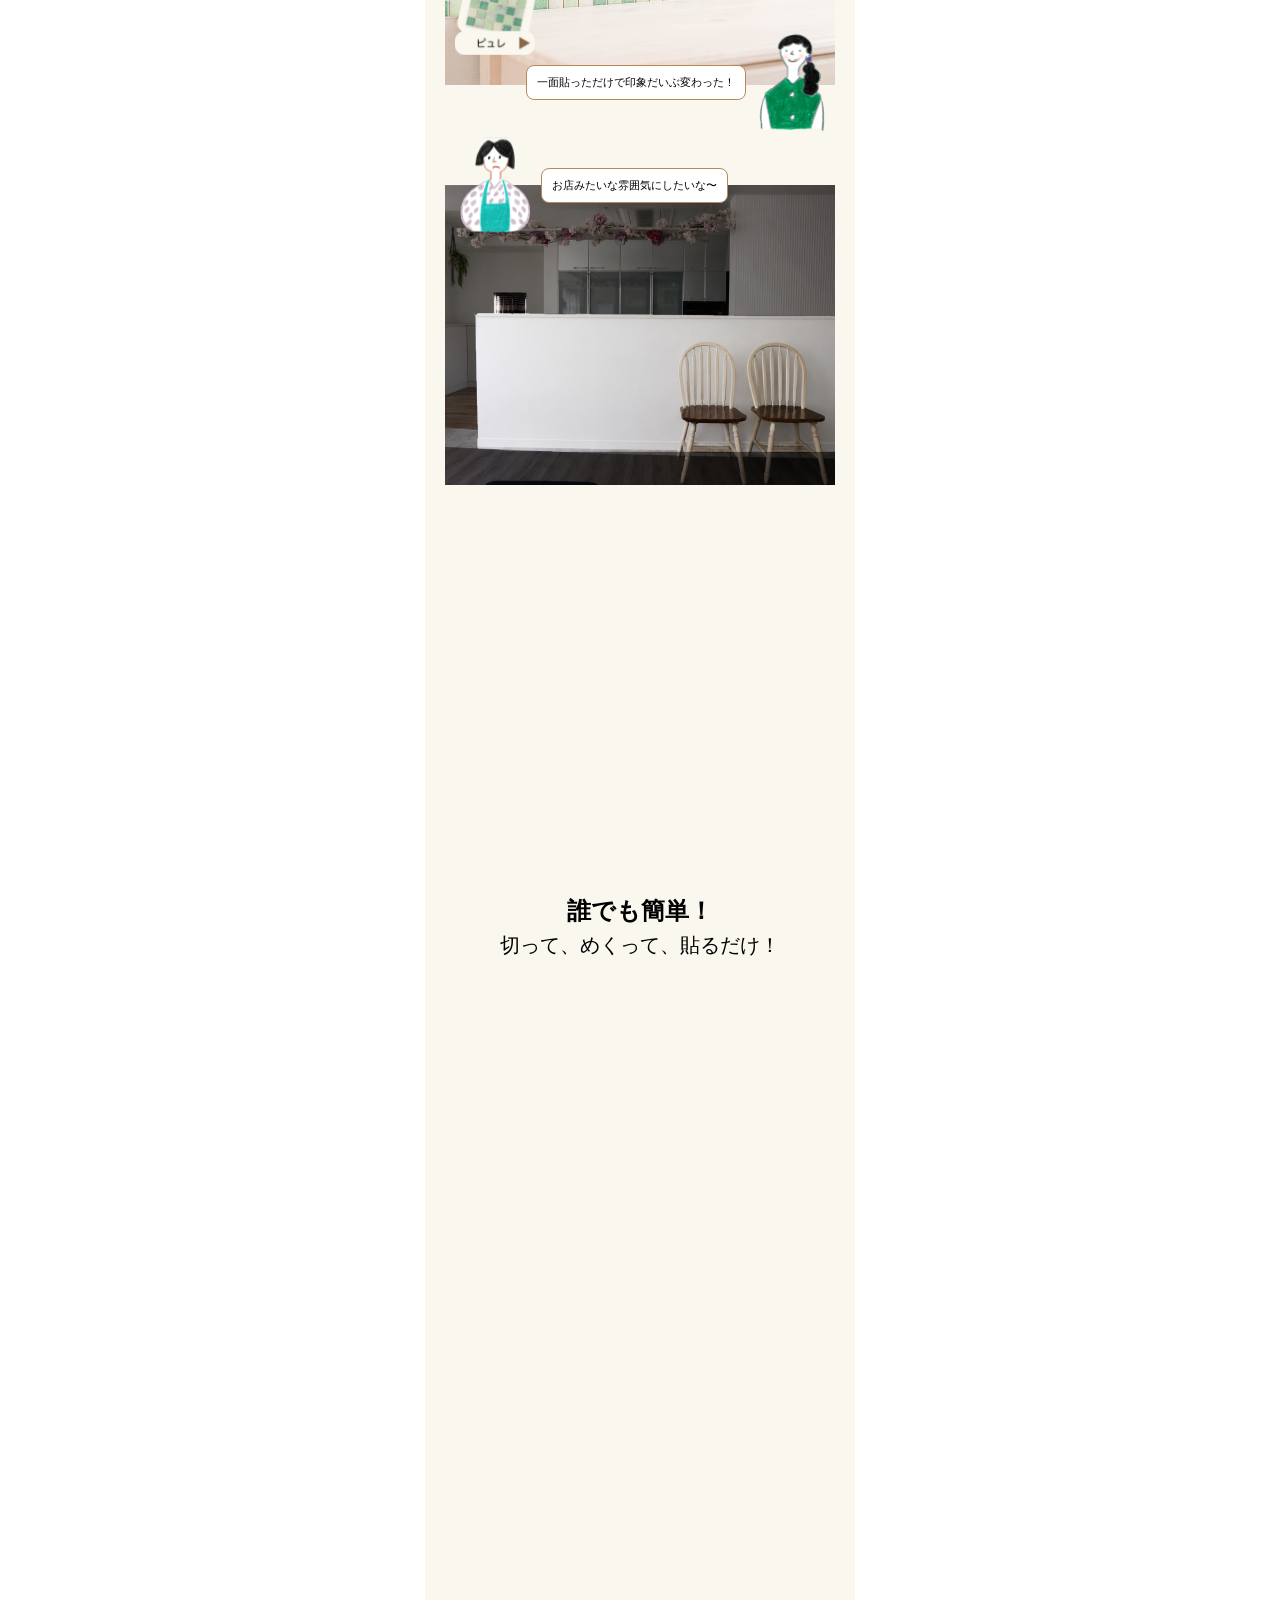
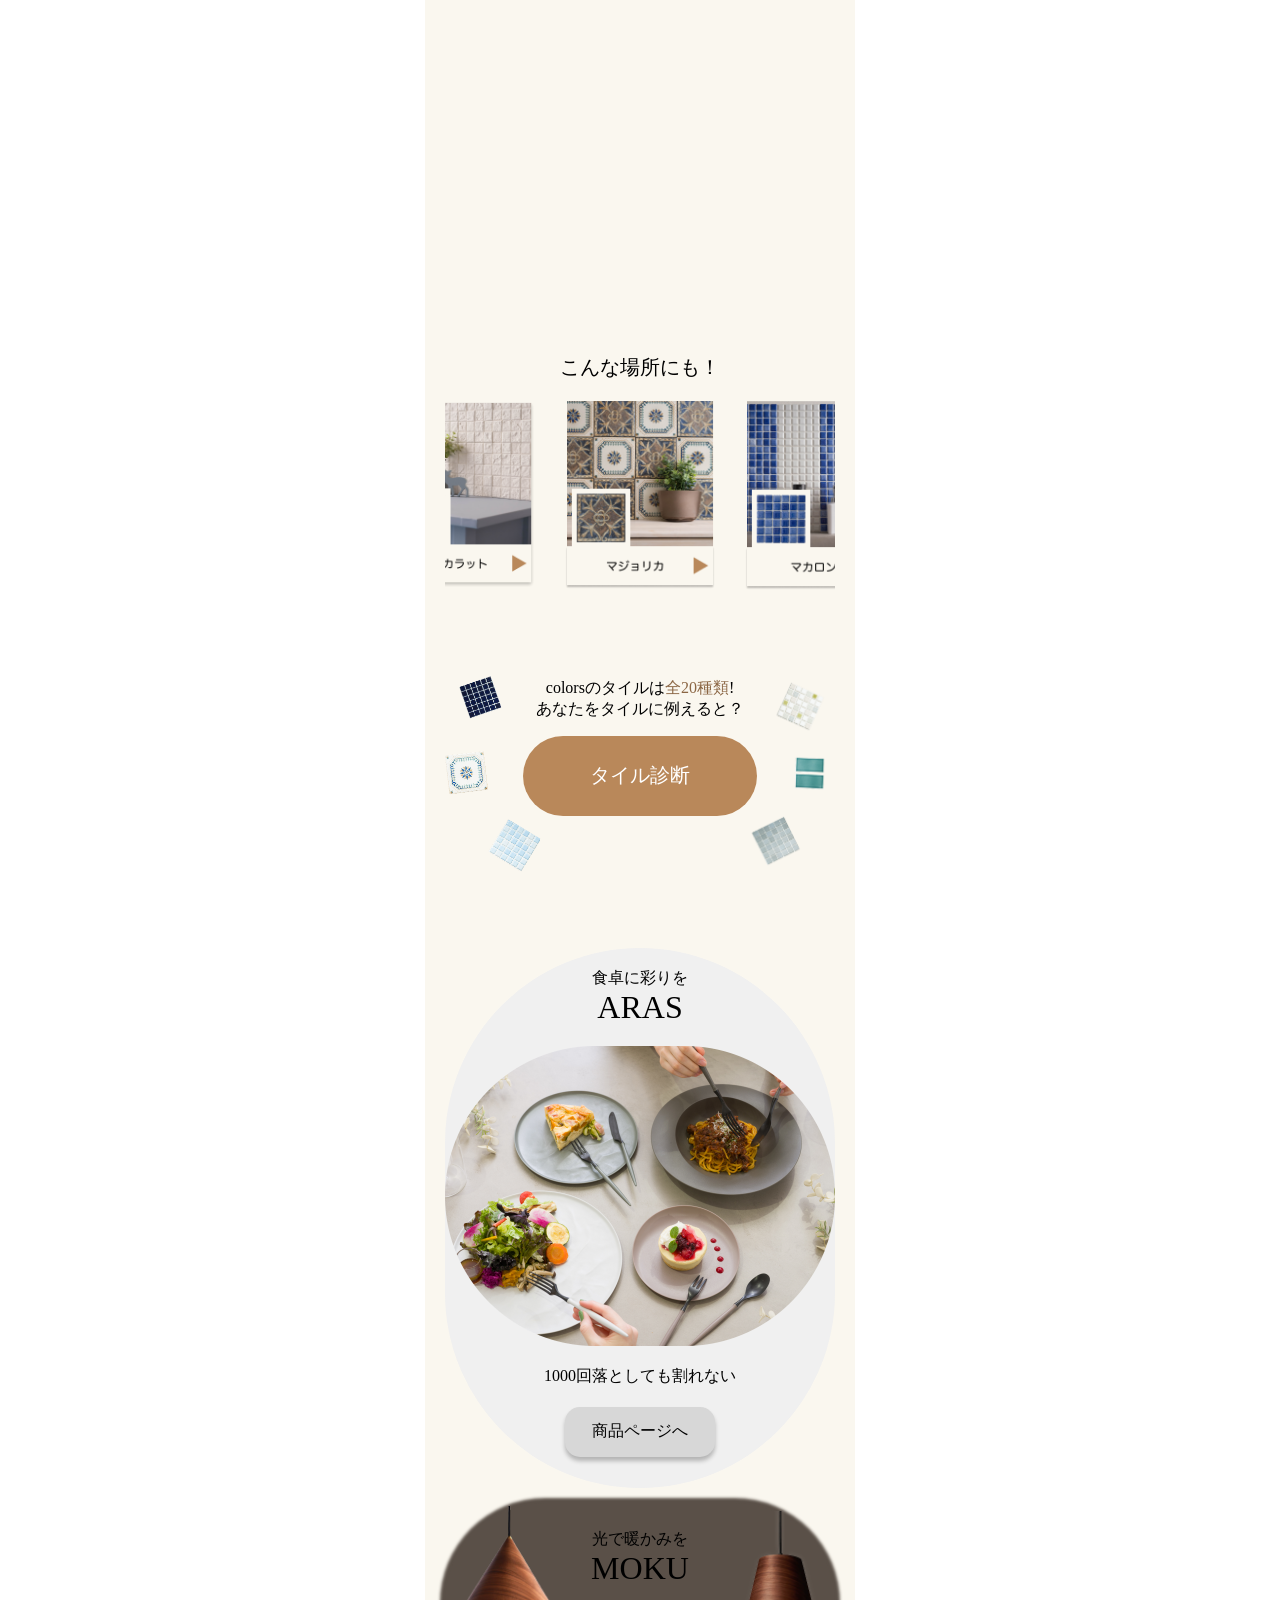
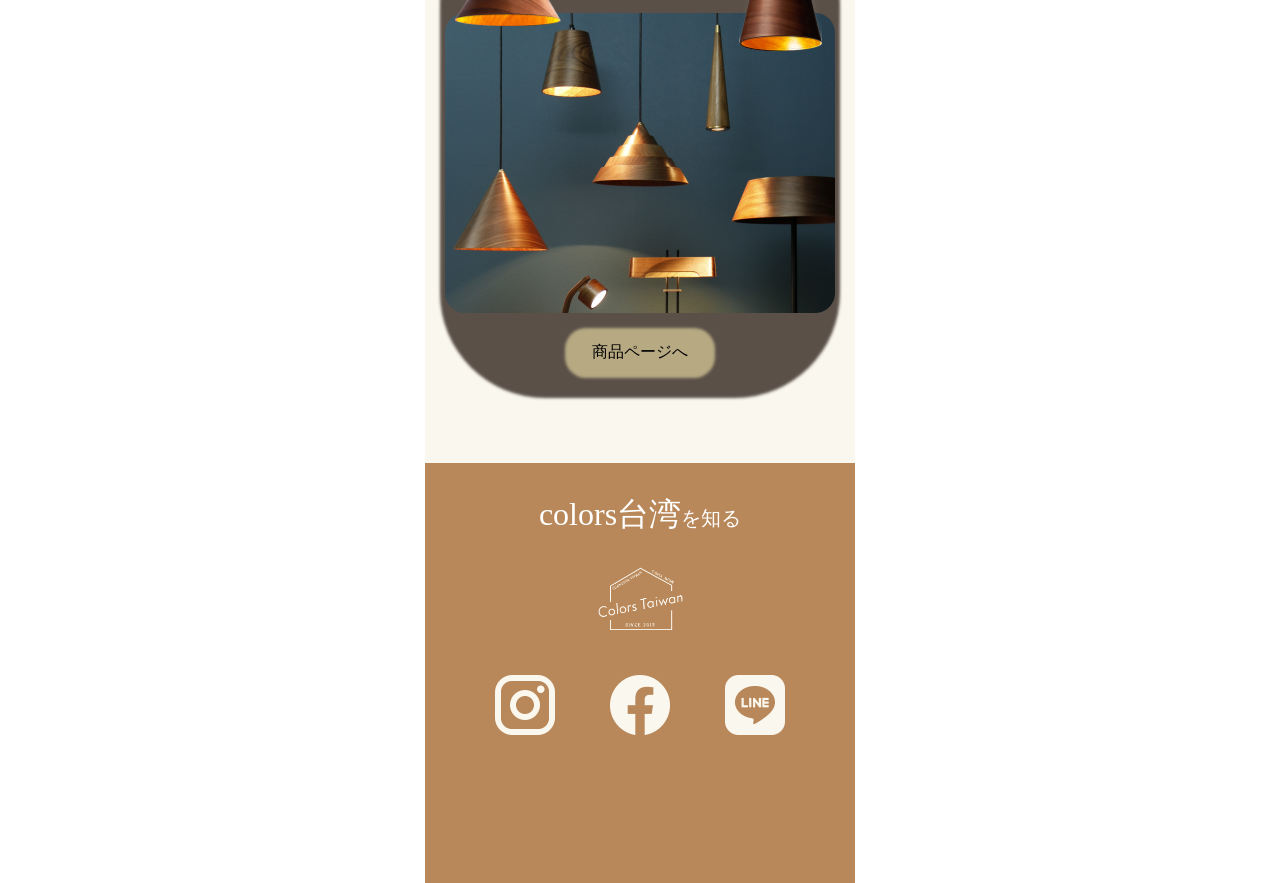
==== commit 907f0cc8: "変更：微調整" ====
--- a/index.html
+++ b/index.html
@@ -5,7 +5,6 @@
     <meta name="viewport" content="width=device-width, initial-scale=1.0">
 
     <title>カラーズ台湾 - 紹介サイト</title>
-    <meta name="keywords" content="">
     <meta name="description" content="カラーズ台湾のLPサイト。暮らしを彩るタイルを中心に、ARASやMOKUなどのアイテムを紹介します">
 
     <!-- OGP項目 -->
@@ -88,23 +87,6 @@
                         </mask>
                         <image href="img/maskTxt.svg" width="100%" mask="url(#txt-mask)" />
                     </svg>
-
-                    <!-- 台湾ver -->
-                    <!-- <svg id="svgMask" xmlns="http://www.w3.org/2000/svg" viewBox="0 0 278 20.6">
-                        <mask id="txt-mask">
-                            <path id="mainTxt" class="st0" d="M2.7,3.6c.4,3.3.5,8.9-2,13S-.1,5.2,4.8,3.5s7.9-2.3,7.9-1.3-.2,14.9.4,16-2.5-.8-3.6-1.6-8-5.9-4.6-7.2,3.8-1.1,5.1-1.8S1,14.8,3.5,14.1s5.6-2.4,7.2-3.5S7.8,1,7.8,5.2s.5,11.8-.6,14.5S24.9-2.9,23.6,1.2s-2.7,5.1-3.5,6.6,2.3-4.5,2.5-1.3-.5,5.1-.6,6.5S28.4-2,27.9,1.2s-.8,3.2-1.8,4.2.6-1.2,4.4-2.1,2.4,1.2,1.7,2.7-6.5,4.8-6.1,1.5.5.7-.4,3,3.6-6.7,4-4.3.6,6.4-.2,6.4-1,0-1.3-.6,3.8-5,4.8-3.7,1.6,2.3,1.8,3-13.2.8-13.2,3.4-.1,4.6.4,4.9,3.3-5.4,4.2-3.7,4.3,4.7,5.8,3.3,1.3-2.5-.1-3.3-3.4.1-1.7,0,3.8-1.5,4.8-2,8.9-11.8,8.4-10.9-3.2,1.4-3.9,1.7,1.1-.6.8,3.2-.4,9.1-.4,10-1.3-10.4,1.6-10.8,3.2.2,3.3,2.8.9,7.4-.4,7.5c0,0-6.4-3.6-3.8-4.6s1.7-.8,3.7-1.1-5.5,5.7-3.9,5.5,2.3-.6,3-.8S49.8-2.8,48.7.7s-2.4,4.1-.4,3.7,6.4-2,6.3-1.3.5,13,.4,15.5-1.6,1.1-3.5-.8-5.4-8.9-3.3-7.8,2.9,1.6,3.2,2.2,6.2-6.2,8.6-6.7,3.7-.4,5.1-1.2-2.9-.6-2.6,2-.1,6.1-.2,6.9-5,1.9-2.9,1.6,5.5-2.2,6.5-3.1-.6-7.8,1.3-8.1,7.1-1.4,8.3-1.6-5-1.6-5.4,1.8-2.5,6-1.3,5.7,5.9-3.2,6-1.9-.5,10.9-1.7,11.6-3.2-.5-4.4-2.5S93.5,1.4,90.4,1.4s-3.6-.4-4.4.2-2.9,5.8-1.2,5.1,5.2-1.8,6.2-2-11.6,6.9-9.1,6.7,11.3-3.2,12.8-4.6-6.1-5.8-6.1-3.2,1.2,15.2.5,15.6-1.8-.4-2.4-1.8S102.4-1.1,103.1,3.3s.1,13.8.1,15.4-3.4-11.9-2.9-11.4.8,3.1,0,4.7,2.5-2.9,3.6-2.7,2.2.5,2.2.5c0,0-.6-5.2.9-5.3s6.6-1,6.2,1-1.6,4.3-2.2,4.8-7.1,2.3-5,1.9,8.5-3.1,9.6-4.1-6.5-9.7-6.4-6,.5,11.8-3.3,16,2-8.9,4.1-5.8,5.6,6.2,6.5,7.1S131.2-.4,128.4,1.4s-3.3,2-3.3,2c0,0,2.3-2.6,1.9,0s-.6,5.4-.5,5.9-1.9-4.6,1.6-5.4,2.2-.2,2.2,2.1-.4,3.7-.4,3.7c0,0-4.9-2.4-2.7-2.9l2.2-.5s-3.4,3.4-2.5,3.4,2.3-.4,2.7-.7-7.2-9.2-7.4-6.8-2.4,4-1.5,4.1,2.7-1.6,2.7-1.1-2.5,3.4-2.7,4.3,2.6-1.3,3.4-1.5-.9,2.9-1.7,4,11.3-13.1,10.5-10.7-1.8,3.3-.8,3.2,2.1-.9,2-.3-2.6,3.1-2,3.3,3.9-1.6,3.7-1.1-2.3,2.5-3.2,3.6-14.8,5.1-11.1,4.3,12.3-2,14.1-2.8-7.7-3.4-7.4-.2,1.7,6.8.2,7.3-3.2.2-5-2.1.3,2-.9,3.3,9.1-5.5,10.6-4.4,1.6,2.5,2.2,3.4,2.9-9.5,4.8-9.8,4.3-1.6,4.8-2-3-6.8-2.8-3.6.5,10.3.4,12.1-3.9,2.2-1.7,1.2,4-1.9,4.6-3.4-1.3-4,.9-5,8.8-4.4,8.8-3.2-1.1,4.3-1.8,5.1-2.1-11-2-8.5,0,9.8-.2,10.4-3.3-11.8-3.2-8.8-.2,12.4,1,13.3,5.2,2.3,7.2.3.8-3.3.4-4.3,3.3-10.7,5.1-10.4,3,.5,4.2.2-7.4,5.5-5,4.8,4.9-1.8,5.9-2.6-2.3-.4-3,2.3-2.1,9.2-3.6,10.5,1.9-10.1,4.3-8.2,2.1,2.4,1.3,5.1c-.5,2-1,4-2,4.8-.8.6,6.7-20,6-18.4s-1.8,3.3,1.1,2.6,4-1.2,4.7-1.8-10.1,10.2-7.9,9.4,8.6-4.4,8.8-3.5-1,4.3-1.8,4.8-1.9-9.3-1.9-6.5-.1,7.5-.5,8.6-3.8-10.2-3.2-6.9.2,9.6,1.5,10.7,3.3,2.5,6,.5,1-2.8.9-4.3,8.9-13.5,8.1-11.7-4.3,7.4-4.7,8.1,3.7-7.5,3.7-3.9-.7,8.5-.7,9.7,5.6-17.8,5.2-15.7-1.3,3.3,1.3,2.9,6-1,6.8-1.6-5.7-1-5.8,2.3-.4,15.3-.4,15.3c0,0-1.5-10.7,1.3-11.1s3.3-.5,4-.8-6.9,5.5-4.8,5.3,4-.3,4.6-.8,5.3-8.8,6.8-9.3,10.2-1.5,11.8-2.3-9.3-1.2-8.8.2.6,2.1.5,3,3.7-4,4.1-3.2.7,2,.4,2.6-6.8.9-6.5,2.4.4,2.8.8,3.3-2.1-2.5.5-3.2,8.3-2.2,8.6-1.6-1.1,2.9-1.9,3.6-5-3.4-4.7-1.9.4,2.2.4,2.2c0,0,2.6-4,2.6-2.7s-.3,2.2-.3,2.2c0,0-6.3,1.6-4.6,1.1s5.9-1.2,7.1-1.2-10.9,1.3-10.5,2.6,1,2.6.4,3.7-1.6-1.8,1.8-2.3,11-2.5,12.1-2-.8,1.6-1.8,2.4-4.7-2.6-5.7-.8-2.8,3.9-4.1,4.7,2.3-2.6,4.7-2.8,3.4-.5,2.8.8-4.8,5.7-5.7,6.1-1.6-4.6,0-4.1,2,.8,2.7,1.2,11.6-12.6,13.5-13,4.9-1.4,5.5-1.7-3.6-3.9-3.2-1.3,2,11.1.8,11.1-1.9-.6-1.9-.6c0,0,2.3-10,1.1-6.8s-1.9,4.3-3,5.4,3.6-6.4,4.6-4.6,1.4,3.2,2,4.2,1.9-10.3,2.1-8,.1,7.9.2,8.8-.6-8.5.8-8.7,2.6-.8,2.7,1.3.3,5.9.3,6.6-4.4-3.7-3.2-4.4,1.9-.8,2.6-.9-4,3.5-2.6,3.3,1.8-.5,2.6-.6-4.1,3.6-2.7,3.4,1.7-.3,3.3-.8-11.9,2.6-11.4,4.1.5,3.8.8,4.5,3.4-4.4,4.1-3.3,4.1,4.4,6.2,2.6.1-2.8-.7-3.3-2.8.6-1.8.4,3.9-1.4,4.8-2.2,11.2-9.9,8.3-9.3-3.4,1.1-4,1.3,1.1-1,1.1.8-.4,10.6-.4,11.7-1.4-10,2.9-10.4,2.2,7.1,2.3,10.4-6.6-4-4.2-5,3-.6,4.3-1.1-5.9,6.4-4.6,6,2.6-.4,3.6-.5,5.3-19,4.2-16.2-2,4.6,1.5,3.6,5-1.8,5-.3,0,14.8,0,15.6-2,.4-3.6-1.8-4.6-8.2-3-7.4,2.7,1.3,3.1,1.7,12.3-11.4,13.8-11.3,2.2.7,2.8.7-5.8.5-5.8,2.1.4,1.8-.4,3.2-1.9-1.6,2.3-2.8,8.4-1.8,8.5-1.3-1.7,1.6-2.3,2.3-9.5,3.5-7.3,3.6,6.8-1.1,8.3-1.9-4,.8-5.4,2.5-3,4.2-4.6,4.8,4.4-6.1,5.6-3.8,2.3,8.6.4,8.9-1.7-.6-1.8-1.5,1.6-7.6.6-6.1-2.7,4.4-4.3,5.3,6.8-5.1,5.6-3.2-3.2,4.4-4.5,5.4,8.7-10.2,7.9-8.8-1.6,2.5-1.9,3.2.1,1.2,2.2,2.9c2.4,2,3.3,2.3,4.6,2.6"/>
-                        </mask>
-                        <image href="img/maskTxt_tw2.svg" width="100%" mask="url(#txt-mask)" />
-                    </svg> -->
-
-                    <!-- 台湾改行ver -->
-                    <!-- <svg id="svgMask" xmlns="http://www.w3.org/2000/svg" viewBox="0 0 178.1 55.5">
-                        <mask id="txt-mask">
-                            <path id="mainTxt" class="st0" d="M43.5.7c1.5,2.8,1,13.1-1.4,15.8s-2-11.5,3.9-13,7.9-2.8,8-1.7.2,16,.1,16.5-2.4-1.2-3.1-1.9-6.8-6-4.5-7,3.8-1.8,5.1-2-9.1,7.5-6.7,6.8,6-2.7,6.9-3.5-2.9-8.8-2.9-5.5-.3,12.8-.5,14.6S67.5-2.4,65.5,1.2s-4,6.3-4.7,7.1,3.1-6.1,3.1-2.5-.1,6-.4,6.9,6.6-15,6-11.4-1.2,3.7-2,4.1.9-1.8,4.2-2.3,4.4-1.2,1.7,2.7-2.5-1.6-2.3.1,1,6.3,0,6.4-1.3-.1-1.6-.4-1.8-6-1.8-4.4.3,1.9-.4,2.8,6.5-3.5,7.4-2,1.2,1.4,1.5,2.4-13.2,1.3-13.2,3.8-.2,4.2.4,4.9,3.4-5.7,4.2-3.8,4.3,5,6.2,3.1-.3-2.4-.8-2.7-3.7.9-1.9,0,3.9-1,5.5-2.3,11.2-11.1,8.4-10.2-3.7,1.3-4.4,1.4.7-.7.8,1-.1,10.8,0,11.9-1.5-11.3,3.4-10.9,2.2,9.9,1.7,10.5-7.1-3.8-4.5-4.6,2.9-.9,4-.9-5.4,5.6-3.8,5.5,2.7-.3,3.4-.9,5.6-18.4,4.5-15.6-2.9,4.9.7,3.7,5.7-2.5,5.7-.1.2,14.2,0,15.1-2.2.3-3.4-1.5-5.5-8.4-3.2-7.5,2.5,1.2,3.1,1.6,5.8-6.4,8.4-6.7,3.2-.7,5.1-1.1-2.7-1.1-2.3,2.2-.4,6.2-.6,7.1-4.2,1.8-2.3.9,5.4-1.8,6.4-3-.7-7.8,1.2-8.1,6.4-.8,7.7-1.4-5-.6-5.1,1.8-2,6.2-.8,5.7,5.6-3.2,5.7-2.1-.3,11.7-2.2,11.6-4-1.8-4.3-2.5,24-15.1,22-15.2-2.9,0-3.8.2-5.6,6.4-2.2,5.4,5.8-1.7,6.8-2.2-12.1,8-9.3,7,12.7-3.9,13-4.8-6.4-7.3-6.3-3.2,1,15.6.1,15.6-1.9-1-2.3-1.8-2.4-.5-8.1.4c-4.2.7-12.3,1.2-18.6,1.9-6.1.6-26.8.4-40.2,1-14.3.6-35.3-1.8-42.9-1.3C-1.5,20.6,2.8,30.6,3.1,38.2c.4,9.3,0,13,0,15.1S-.6,41.1.4,42.1s.9,4.5,0,5.4,2.5-3.3,3.9-3.2,1.3.3,1.8.6-1.1-5.3,1.1-5.4,6.1-.8,6,1.2-1.5,3.8-2,4.4-7.2,2.4-5.1,2.2,9-3.3,9.8-4.3-7.2-9.7-6.7-6.5.4,12.8-3.3,16.9,2.3-8.5,3.9-6.2,5.1,5.7,6.9,7.1,13.2-19.6,11.4-18.2-2.3,1.9-2.9,2.1,1.1-1.5,1.1.2,0,5.1.2,6.1-1.1-5.1,2-5.7,1.6,2.9,1.6,5.9-4.8-2.4-2.8-2.9,1.8-.2,2.4-.3-4.1,3.5-2.7,3.3,2-.4,2.6-.6-6.6-9.1-7.1-7.2-1.5,3.5-1.9,4,1.6-.4,2.6-.6-1.4,3.1-2.3,4.3,2.3-1.2,3.7-1.7-.9,2.9-2,4,10.5-12.1,10.4-10.4-1.8,2.8-.8,2.8,2.8-.7,1.7.7-3.1,3.3.2,1.7,1,1.3-.5,2.6-17.1,5.1-11.4,4.8,11.9-2.3,13.9-2.8-8-2.1-7.9.4,1.6,7,.2,7.5-4.9-2-5.3-2.8.8,1-.6,3.7,9.3-6.4,10.6-4.6,1.9,2.7,2.2,3.4,2.9-9.3,5-10,3.8-1.1,4.8-2.1-2.9-6.6-2.8-3.3.4,10.7,0,12.1-3,1.9-2.2,1.3,4.7-2,5.4-3.6-1.4-3.6.6-5.1,8.7-4,8.8-3.3-1.1,4.6-1.7,5.2-2.2-10.9-2.1-8.5.3,9.5-.1,10.3-2.9-12.5-2.9-8.9-.5,11.4.8,13,2.8,1.8,5.5,1.5,2.3-3.7,2-5.1,2.9-10,5-10,2.8.1,3.5.1-6.6,5.1-4.3,4.6,5.1-1.7,5.9-2.6-2.7,0-3,2.4-2.3,9.1-3.3,10.2,2.7-9.9,4.2-8.2,1.5,2.1,1.4,3.3-.4,4.8-2.3,6.5,6.8-19.7,5.8-18-1.9,3.5,1.5,2.6c3.4-.9,4.1-.9,4.7-1.7s-11.1,10-8.3,9.1c2.8-.9,9.1-4.1,9.1-3.3s-1.1,4.3-2,4.8-2-9-2-6.5-.3,7.8-.4,8.4-2.9-9.2-2.9-6.2-.4,8.5,1.4,10,5.2.9,6-.3.7-2.6.6-3.5,8.8-13.4,8.4-11.8-4.2,7.2-4.9,8.1,3-6.2,3.2-3.3-.2,8.2-.3,9.3,5.3-17.9,5.1-15.4-.9,3.2,2,2.8c2.8-.4,5.3-1.3,6.2-1.8s-6-1.1-6,2.8-.1,13.4-.2,14.7-.6-10.6,1.2-10.7,2.7-.4,3.9-.6-6.6,5.2-4,4.9,3.1-.5,4.2-1,4.5-8.7,6.8-9.2,9.8-1.6,11.5-2.4-9.2-1.7-8.8,0,.7,3.3.7,3.6,3.5-4.4,4-3.7.6,2.5.2,3-6.4.9-6.3,2.1.9,3.5,1,3.7-2.3-2.7,0-3.2,8.3-2.3,8.9-1.7-1.8,3.2-2.1,3.5-4.9-3.4-4.6-1.9.5,2.1.5,2.1c0,0,2.6-3.8,2.6-2.6s0,1.8-.2,2.2-6.3,1.6-4.6,1.1,6-1.3,6.8-1.3-9.9,1.2-9.9,2.9.2,2.7-.3,3.5-2.1-1.5,1.3-2.5,12.5-2.9,12.5-2.1-1,2.3-1.5,2.6-4.5-2.8-5.5-1.1-3.4,4.5-4.3,4.8,2.4-2.4,4.9-2.6,3.4-.4,2.2,1.4-4.4,4.8-5.7,5.5-1.2-4.1.5-4,2.1.8,2.8,1.1,11.3-12.7,13.6-13.3,4.4-1,5.1-1.4-3.2-3.6-3-1.5,1.3,11.3.6,11.4-1.6-.3-1.9-.6,2.4-9.9,1.3-7.2-2,4.4-3.1,5.2,3.7-5.9,4.4-4.4,1.6,2.9,1.9,3.9,2.4-9.4,2.6-7.3-.2,7.2,0,8.3-1.4-7.7.7-8.1,2.6-.8,2.7,1.1.5,5.6.5,6.6-4.4-3.4-2.9-4.3,1.9-1,2.3-1-3.6,3.5-2.7,3.4,2-.6,2.5-.9-4,3.8-2.9,3.7,1.9-.2,3.5-1.4-10.8,1.9-10.8,4.6.1,3.7.5,4.7,3.8-5,4.1-3.7,4.6,4.6,6.4,2.5-.6-2.8-1.6-3.2-2.4.9-1.1.4,4.1-2.2,4.7-2.6,11.4-10,8.7-9.3-4,1.5-4.8,1.5,1-1.1,1.1,1.2,0,9.8,0,11.8-1.7-10.8,2.7-11,2.4,8.5,2.4,10.7-6.6-3.7-4.6-4.6,3-1.2,4-1.2-5.1,5.9-4,5.7,3.2-.4,3.9-.6,4-18.1,3.9-16.3-2.6,4.3-.2,4,6.8-1.7,6.8-.9.1,14.9,0,15.9-2.1.3-3.3-1.7-5.2-8.3-3.2-7.5,2.6,1.7,3.1,1.9,11.5-12.5,14.1-11.6,2.6.6,2.9.7-6.8,0-6.3,2.1.4,3.1,0,3.8-.8-2.7,2.5-3.4c3.3-.7,8-2,7.9-1.2s-1.7,2.4-2.2,2.8-10.1,3-7.1,3,6.7-1.1,7.9-1.7-4.8,1-5.5,2.4-2.8,3.5-4.1,4.7,3.5-4.5,4.8-3.4,3.5,5.9,1.6,8.5-1.9-.2-2.3-1.1,1.4-7.6.5-5.9-3.3,4.6-4.4,5.1,6.9-4.7,5.8-2.9-4,4.7-5,5.4,8.4-11.2,7.6-8.9-2.6,2.3-1.5,3.4,4.3,4,7.2,5.1l5.5,2.8"/>
-                        </mask>
-                        <image href="img/maskTxt_tw.svg" width="100%" height="100%" mask="url(#txt-mask)" />
-                    </svg> -->
-
                 </div>
 
                 <!-- タイル見出し -->
--- a/css/index.css
+++ b/css/index.css
@@ -202,10 +202,10 @@
     height: 14px;
     transition: transform 0.3s;
 }
+
 .language-item.open .arrow { 
     transform: rotate(180deg); 
 }
-
 .language-dropdown {
     list-style: none;
     padding: 0;
@@ -217,7 +217,6 @@
 .language-item.open .language-dropdown { 
     max-height: 200px; 
 }
-
 .language-option {
     padding: 15px 0 0;
     font-size: var(--Txt);
@@ -289,12 +288,13 @@
     stroke-dashoffset: 1870; 
     shape-rendering: geometricPrecision;
 }
+
+/* 日本ver */
 .mainJa{
-    /* 日本ver */
     animation: draw 7s ease forwards;
 }
+/* 台湾ver */
 .mainTw{
-    /* 台湾ver */
     animation: draw 5s ease forwards;
 }
 @keyframes draw {
@@ -677,8 +677,6 @@
         border-radius: 200px;
     }
 
-
-
     .aras1{
         position: absolute;
         top: 10px;
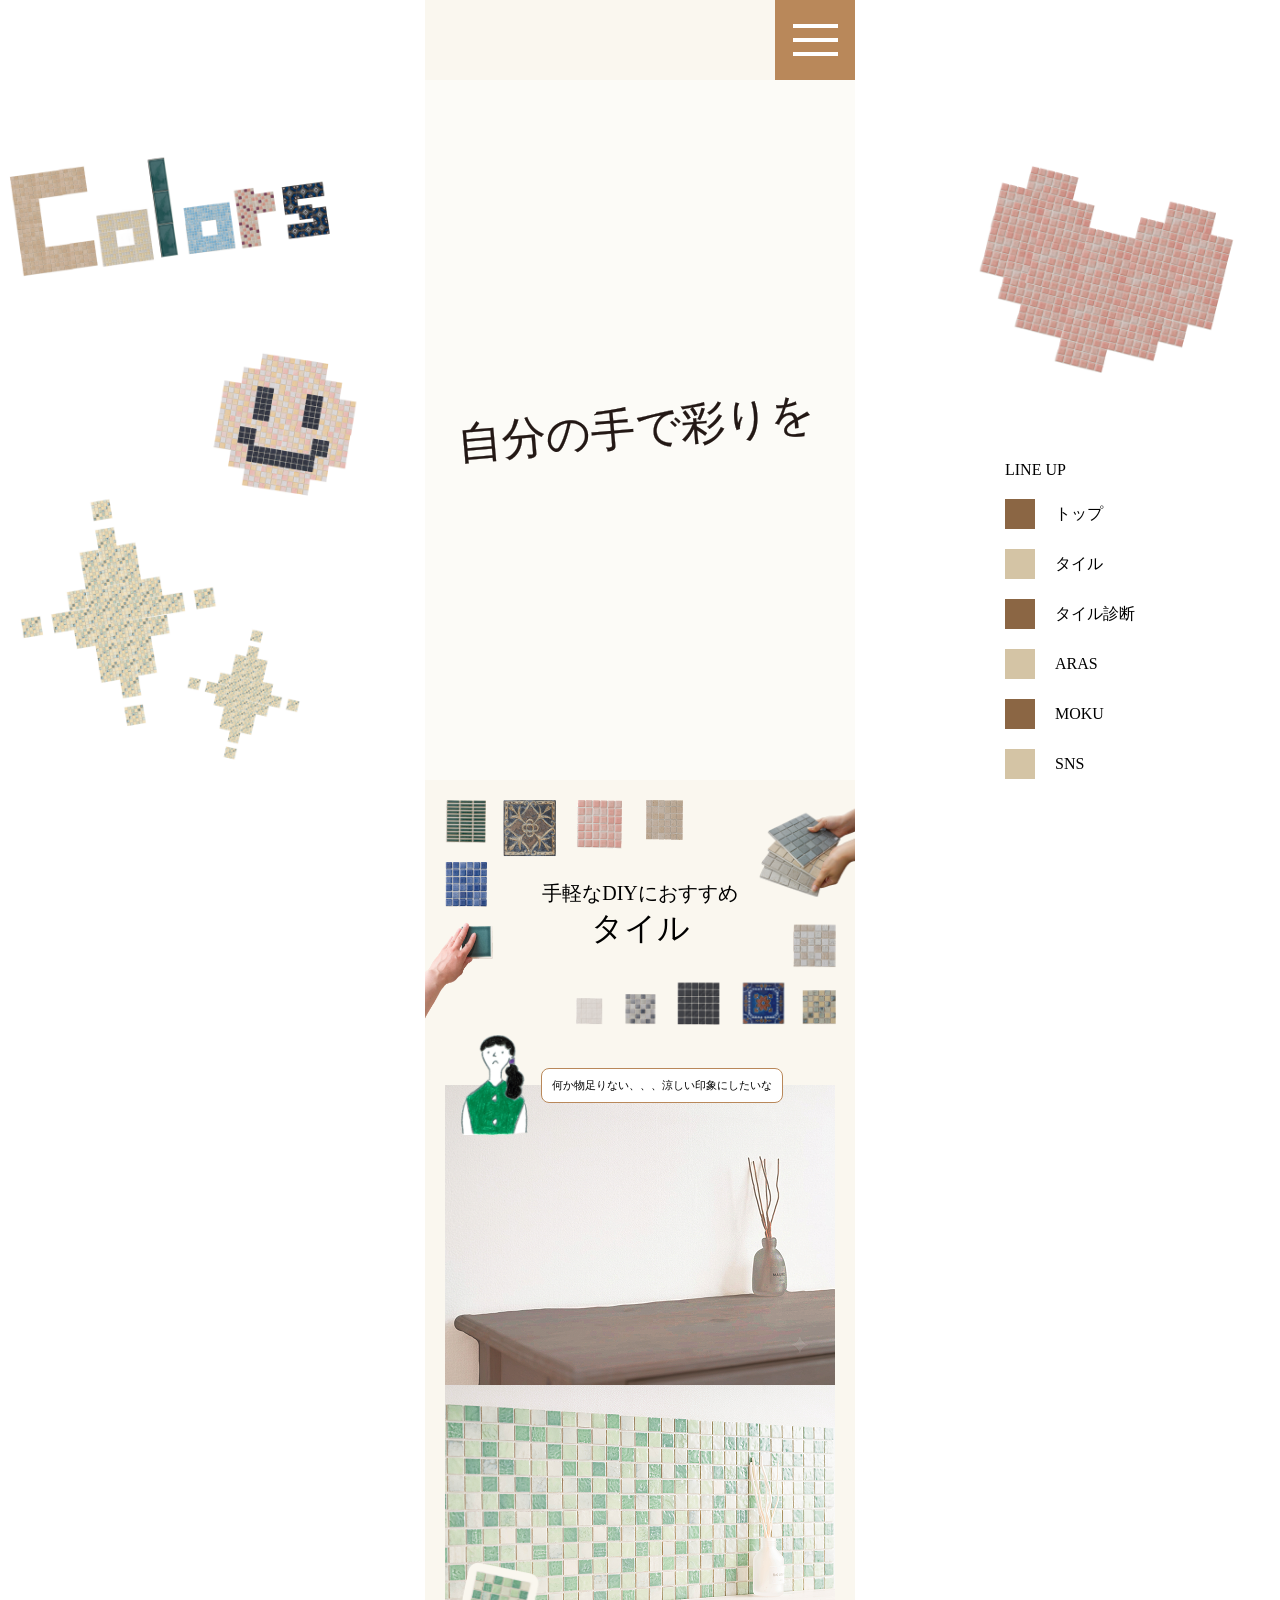
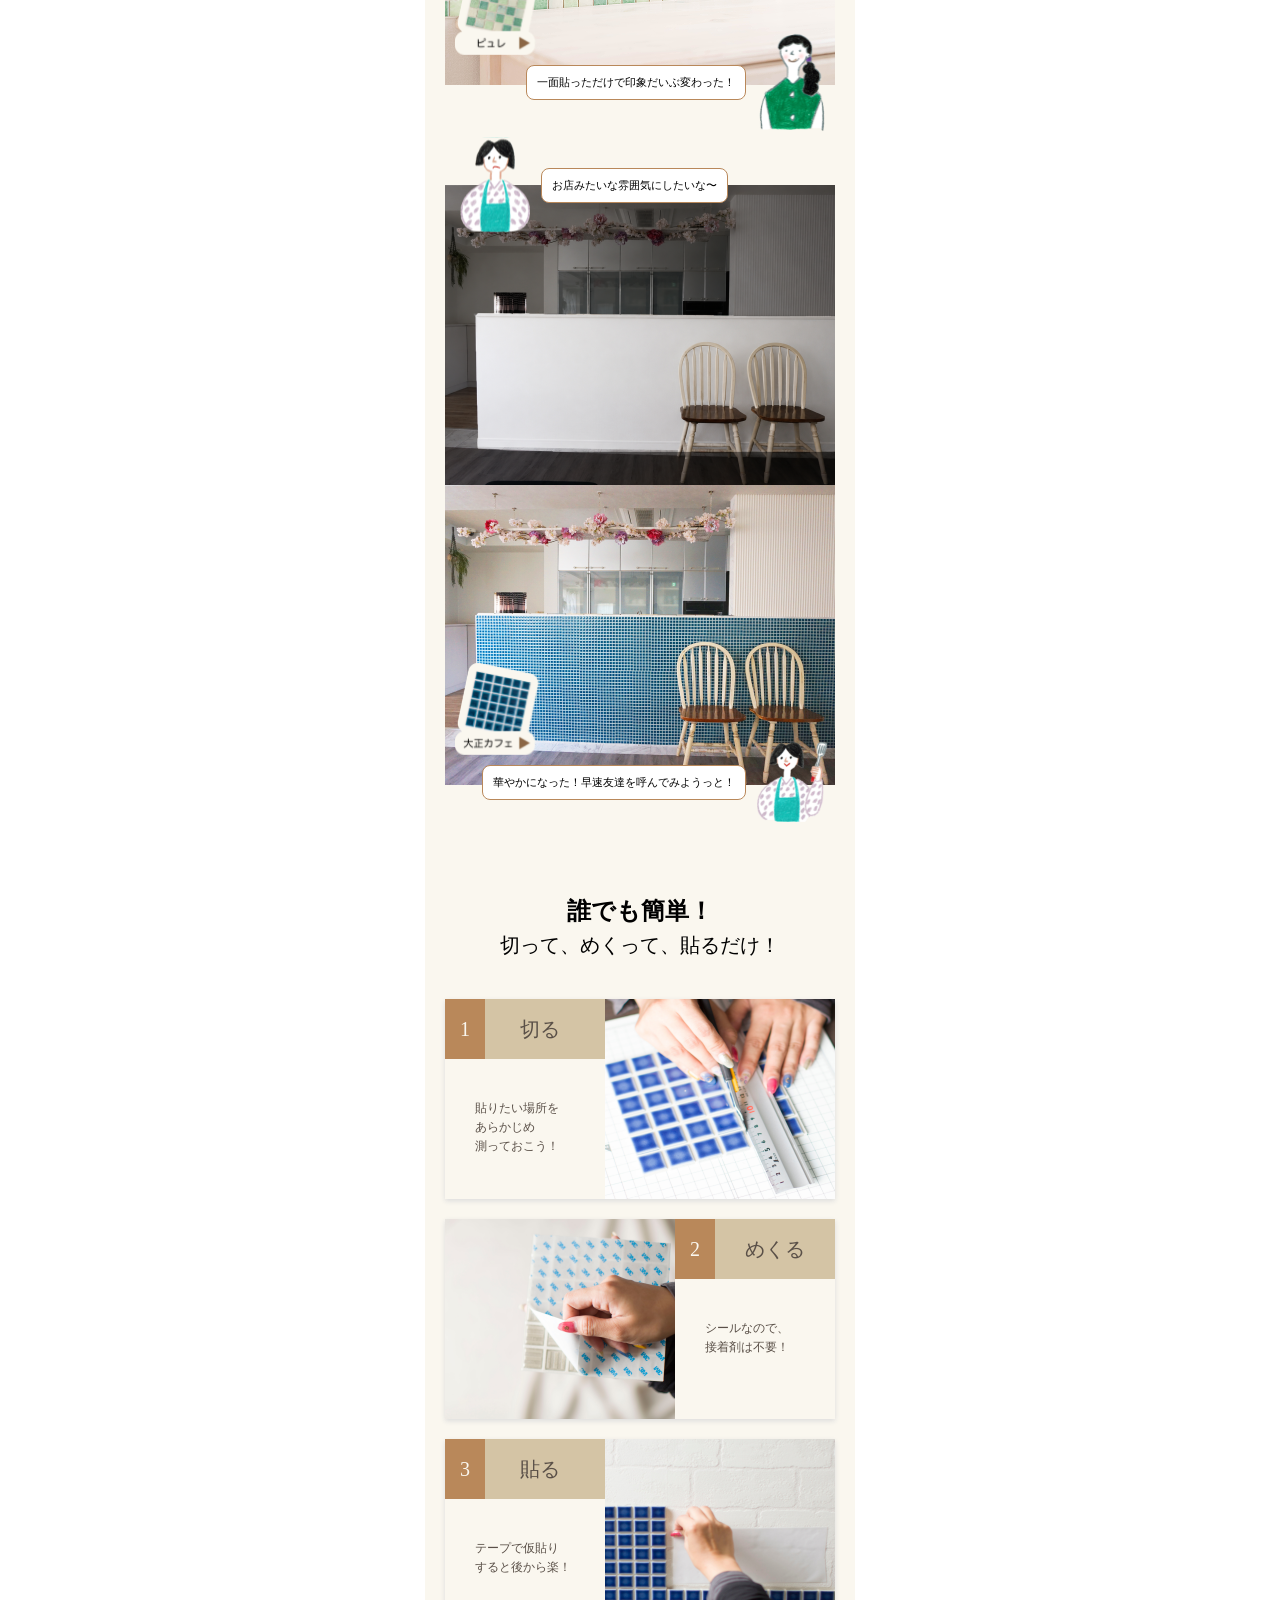
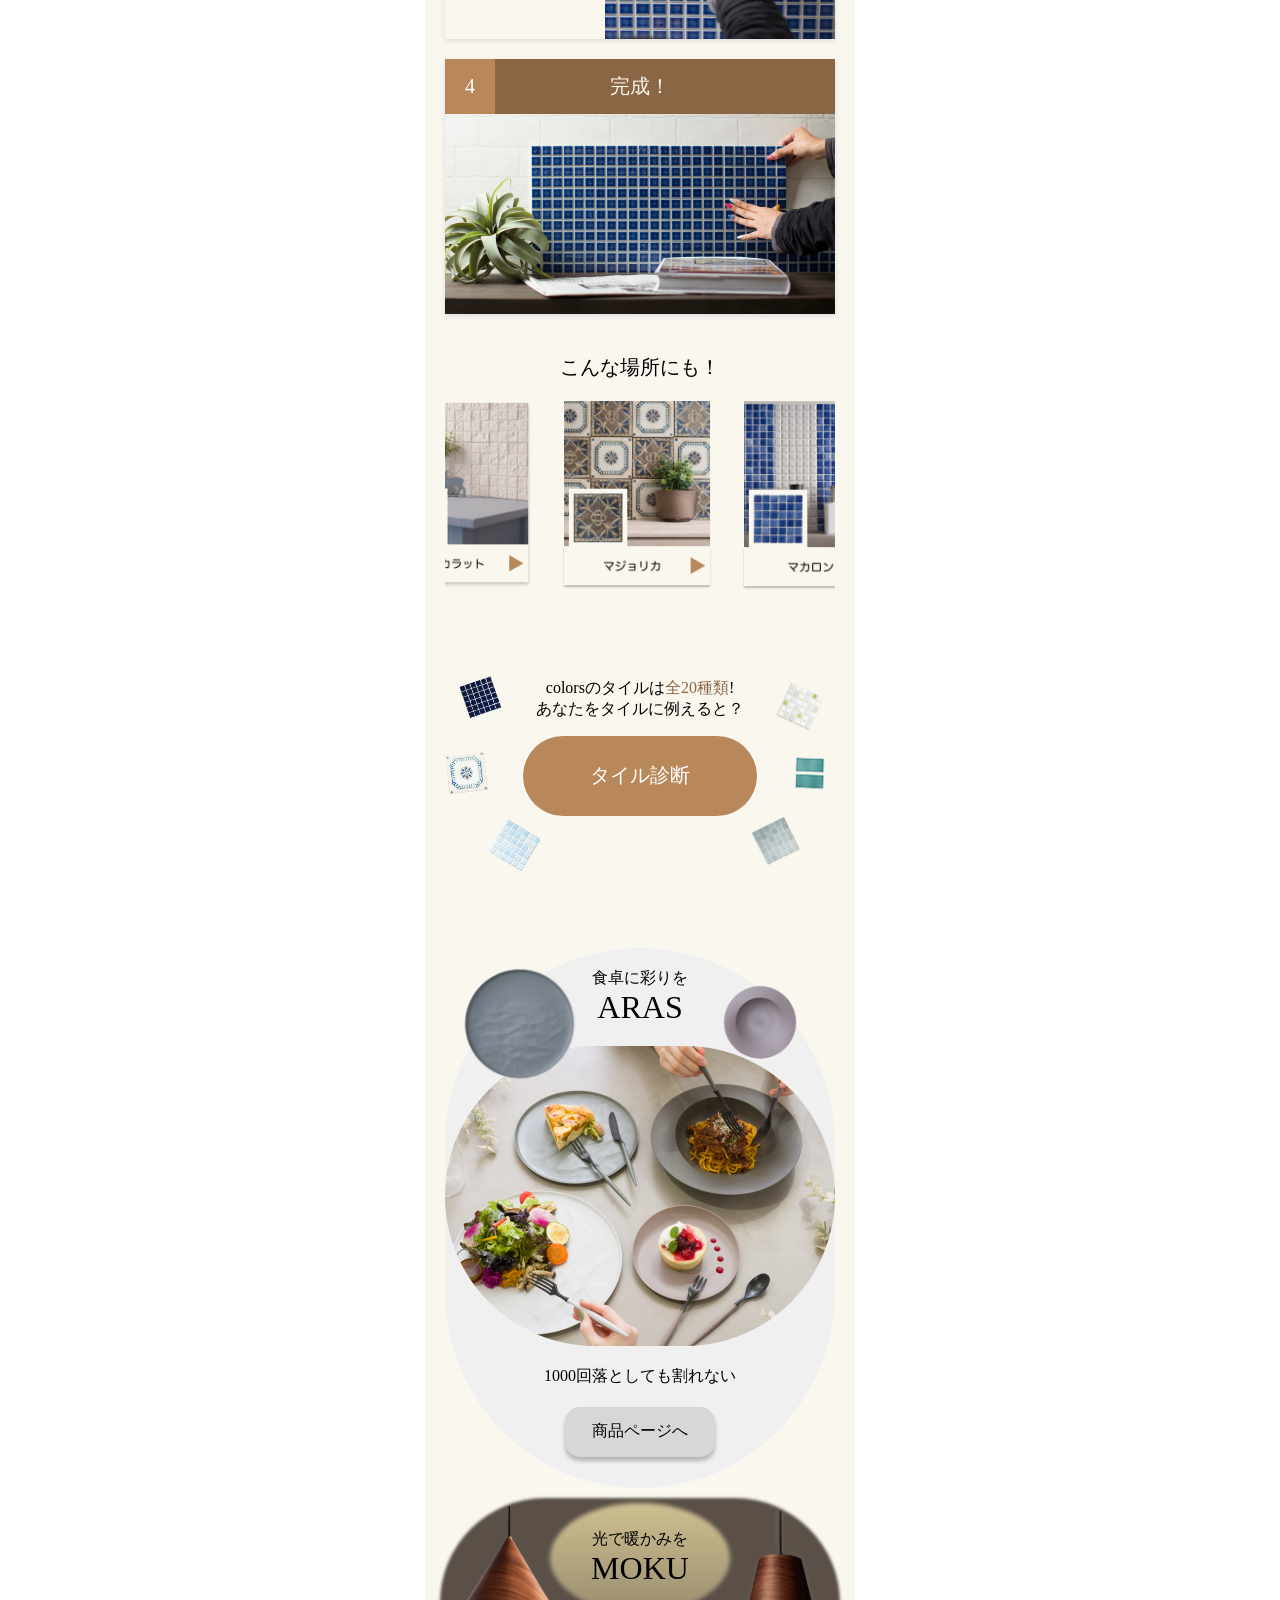
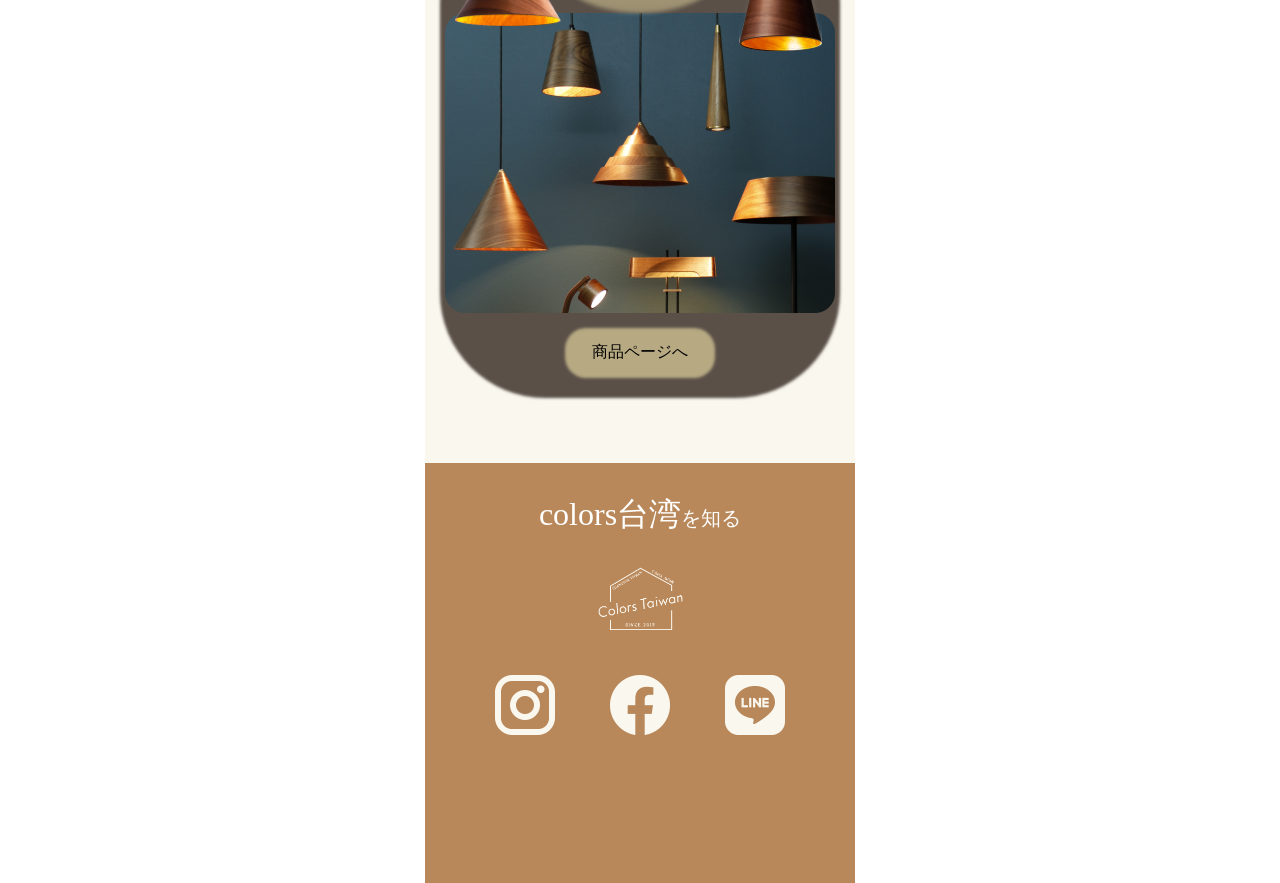
==== commit 8503e51a: "変更：微調整" ====
--- a/index.html
+++ b/index.html
@@ -24,7 +24,7 @@
     <link rel="icon" type="image/png" href="img/favicon.png">
     <link rel="icon" href="img/favicon.ico" sizes="any">
 
-    <link rel="alternate" hreflang="ja" href="リンク">
+    <!-- <link rel="alternate" hreflang="ja" href="リンク"> -->
 
 
     <link rel="stylesheet" href="css/index.css">
@@ -63,7 +63,7 @@
                             </div>
                             <ul class="language-dropdown">
                                 <li class="language-option" data-href="index.html">日本語</li>
-                                <li class="language-option" data-href="index-tw.html">繁體中文</li>
+                                <li class="language-option" data-href="index_tw.html">繁體中文</li>
                             </ul>
                         </li>
                         <li class="drawer-nav-item"><a href="#top">TOP</a></li>
@@ -196,7 +196,7 @@
                         <div class="testTexts">
                             <p>colorsのタイルは<span>全20種類</span>!</p>
                             <p>あなたをタイルに例えると？</p>
-                            <div class="tileBtn"><a href="test.html">タイル診断</a></div>
+                            <div class="tileBtn"><a href="diagnosis.html">タイル診断</a></div>
                         </div>
                         <img src="img/tileBtnRight.png" alt="" class="tileRight" width="370" height="811" loading="lazy">
                     </div>
